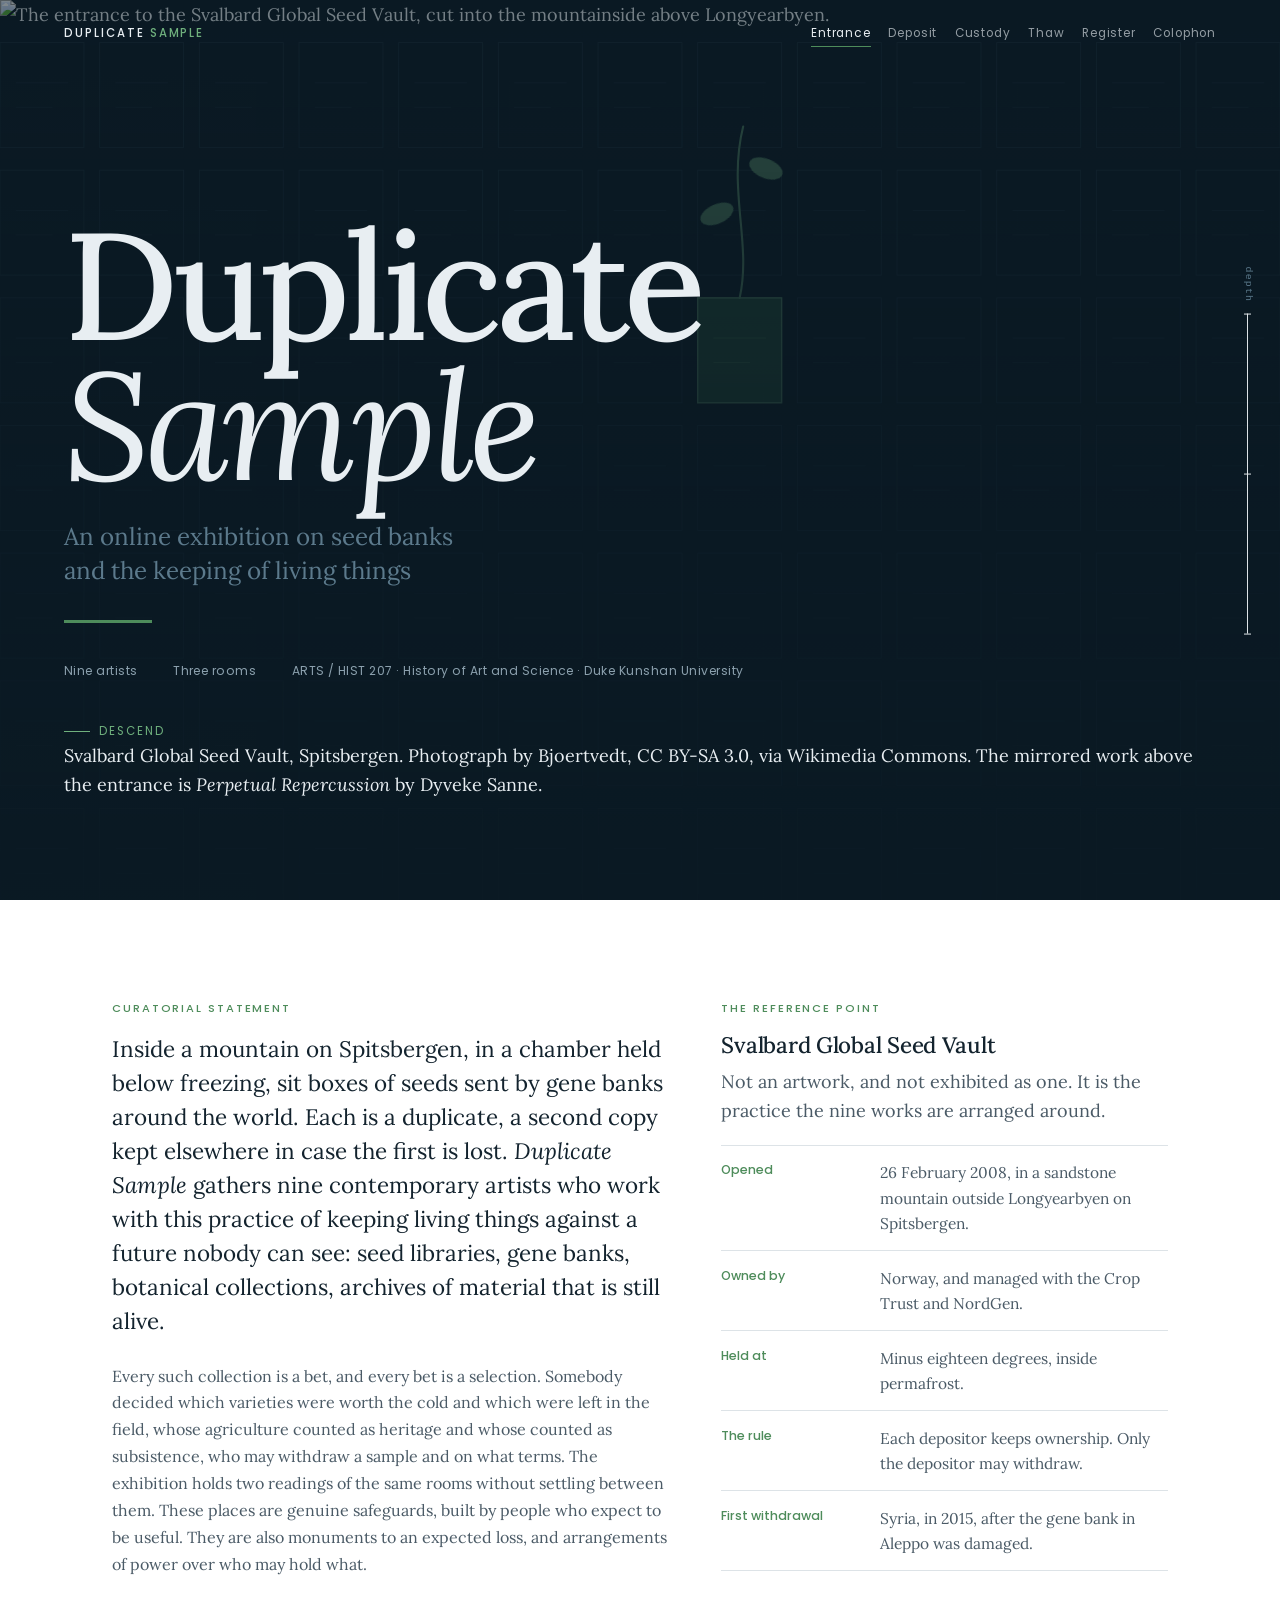
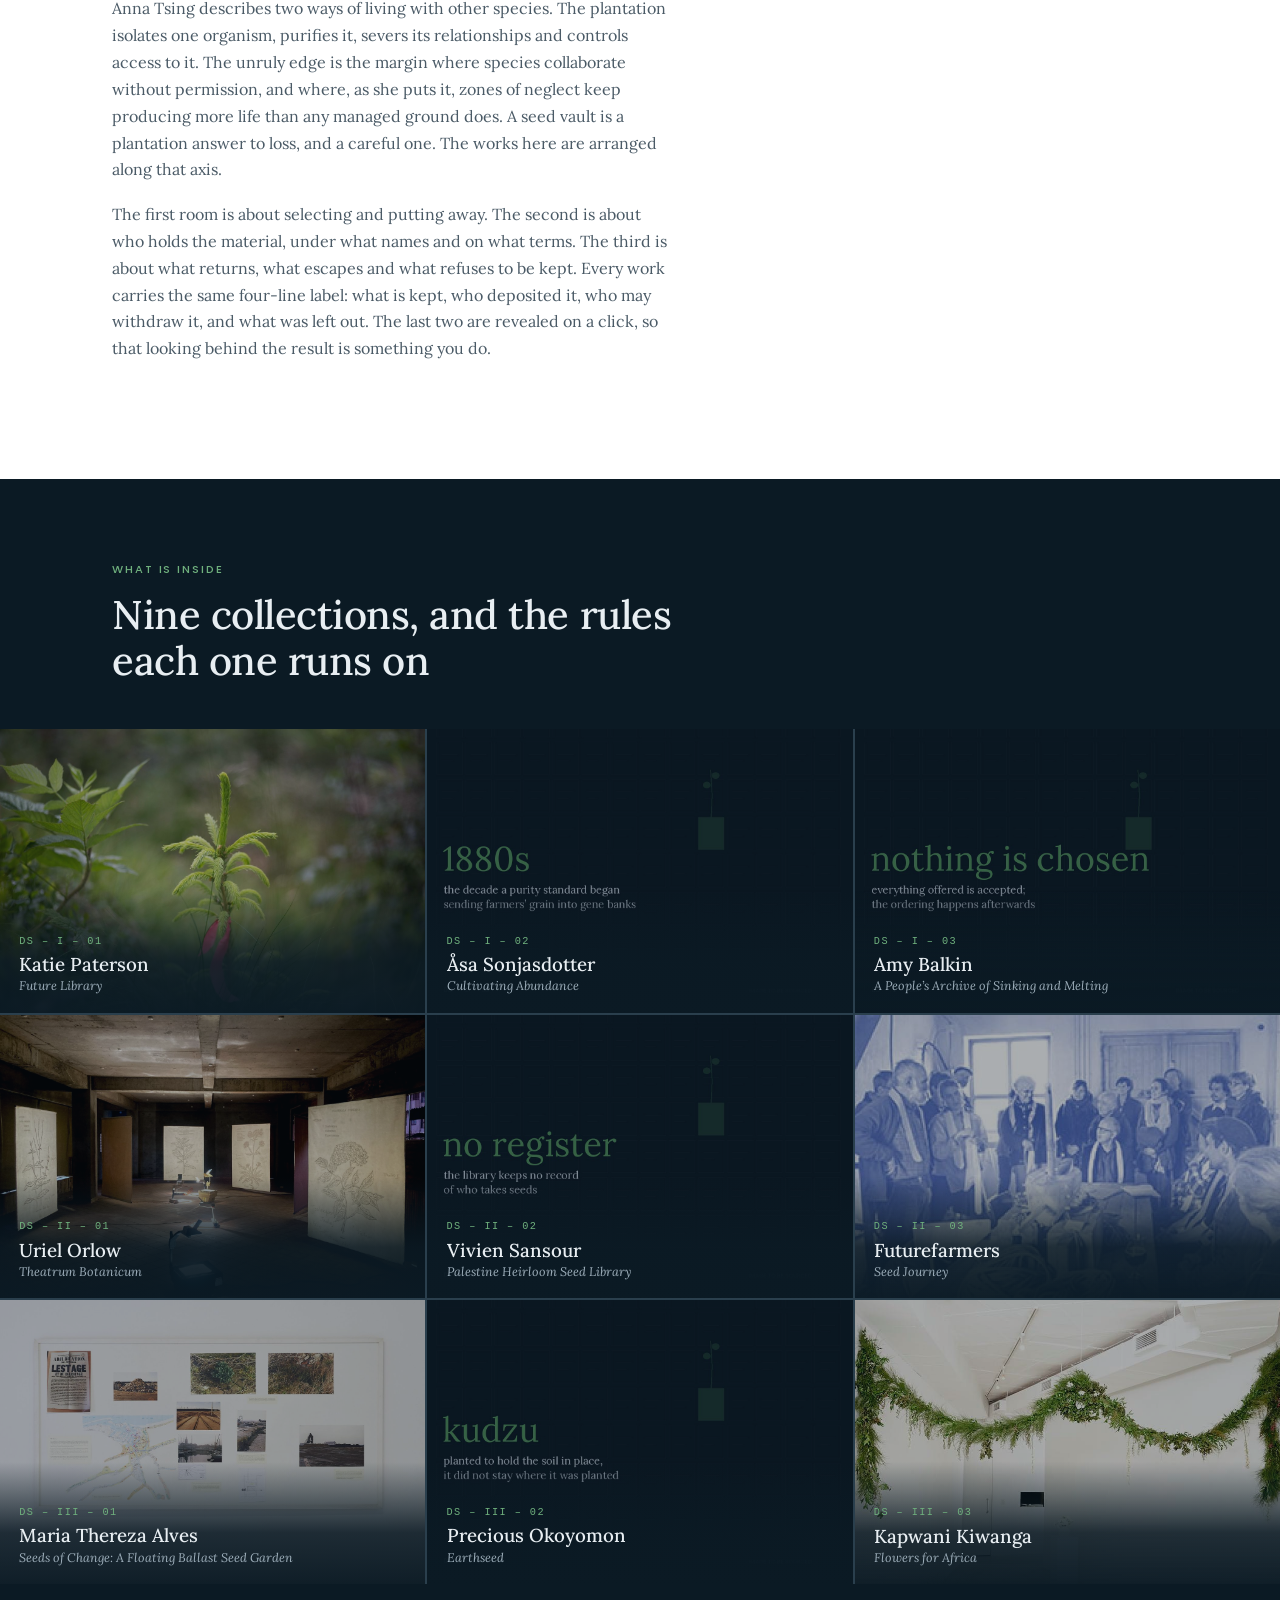
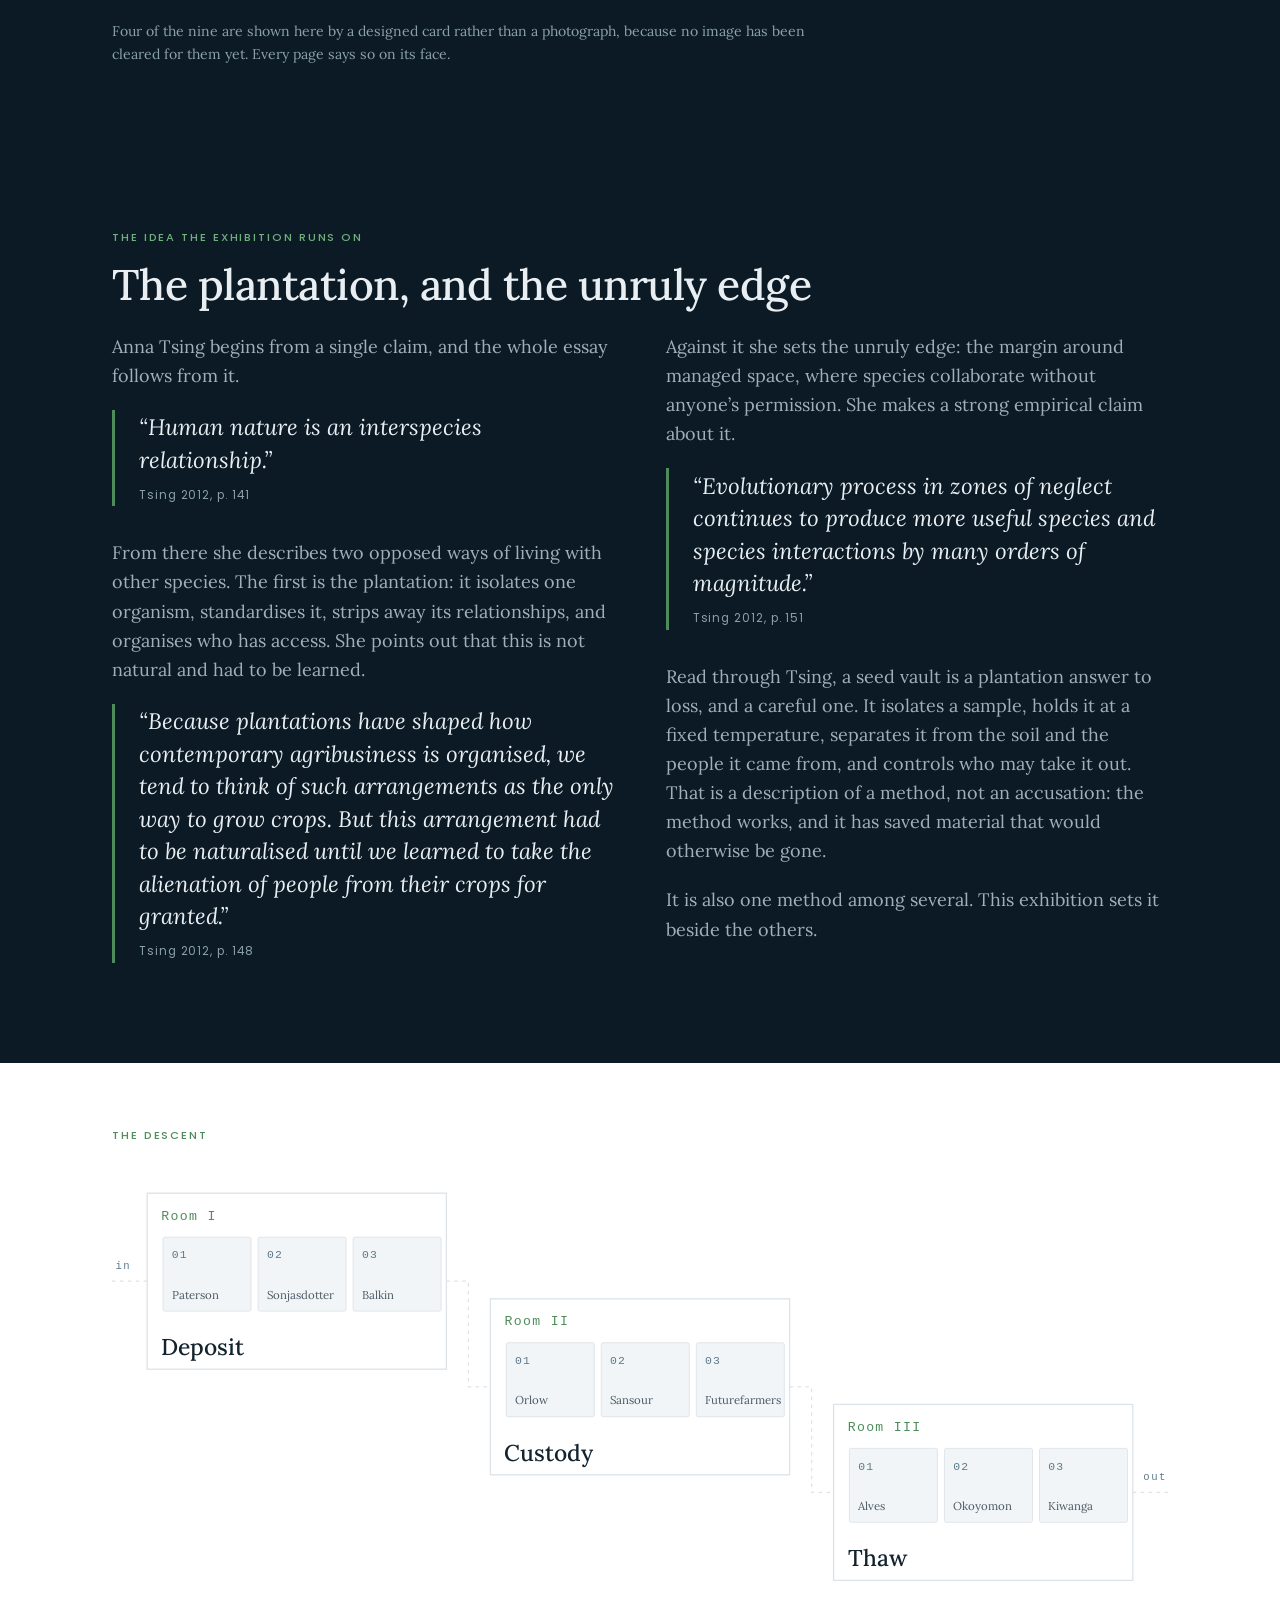
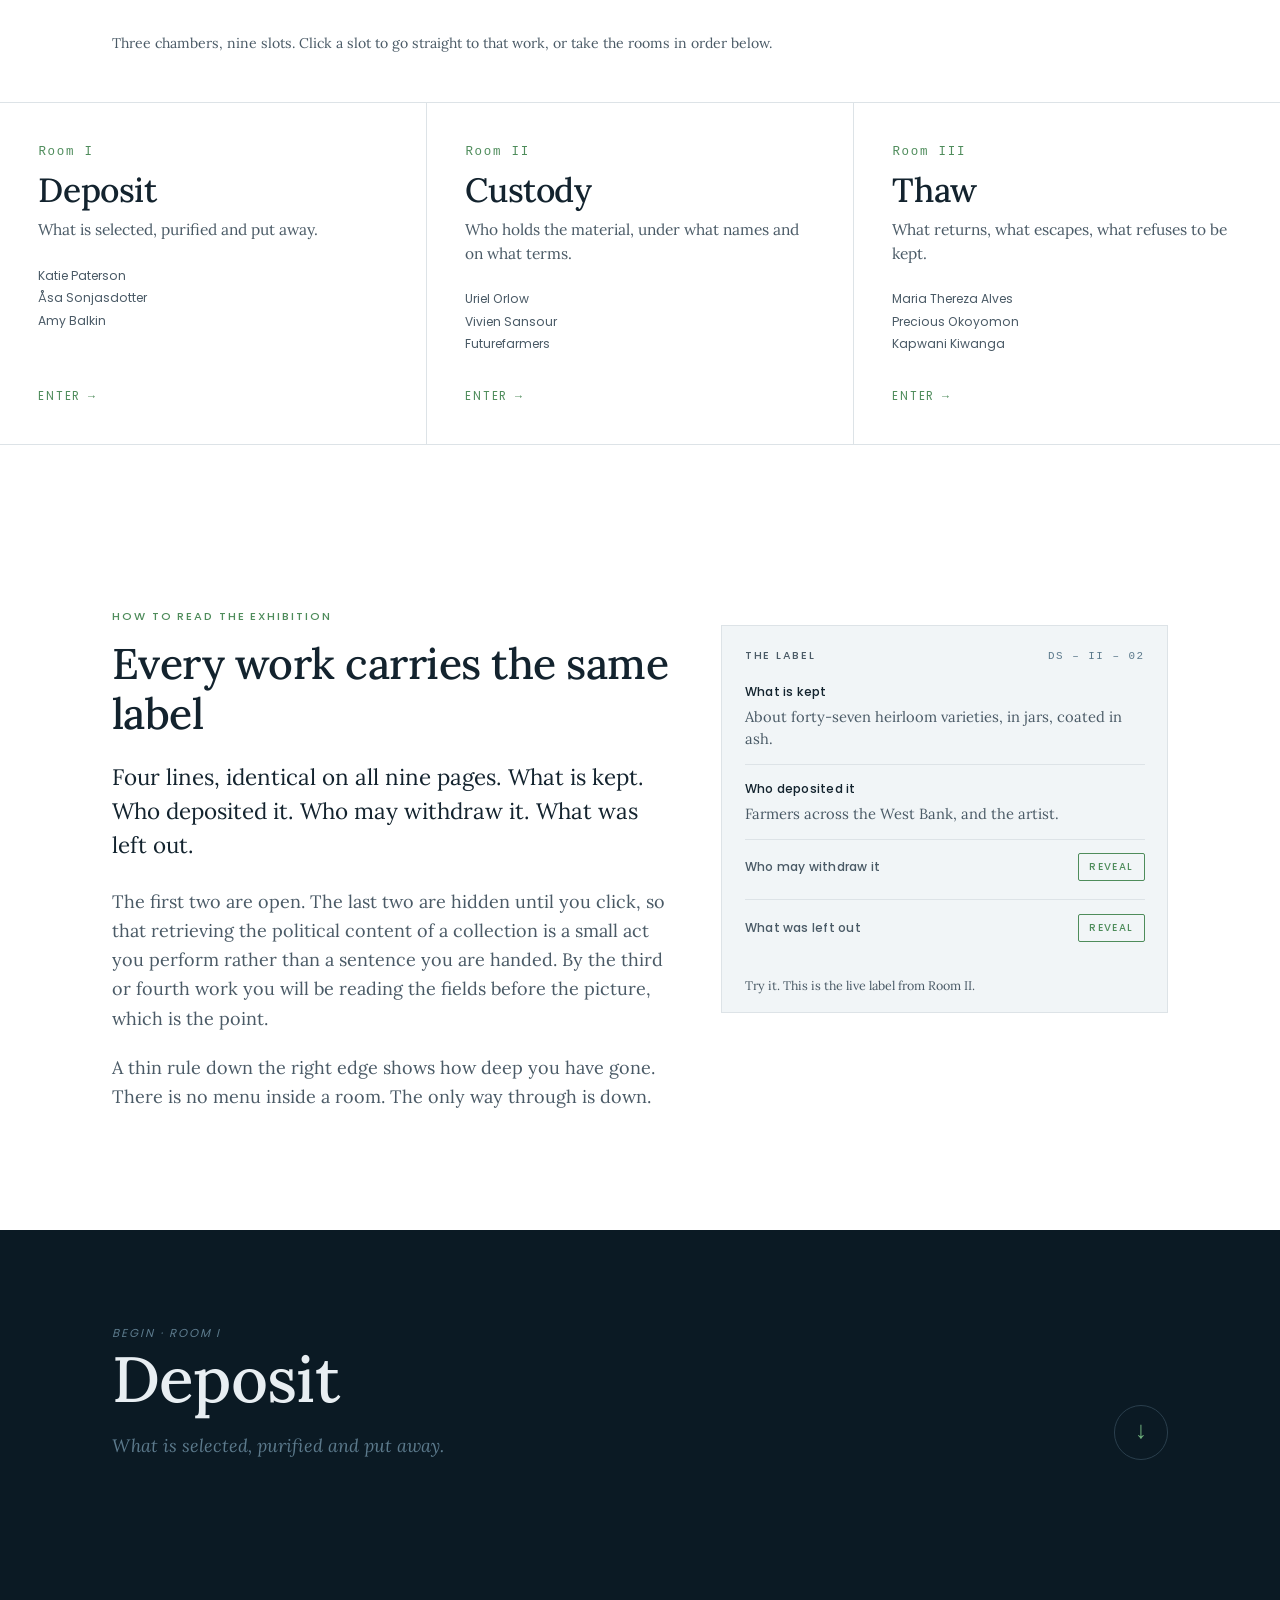
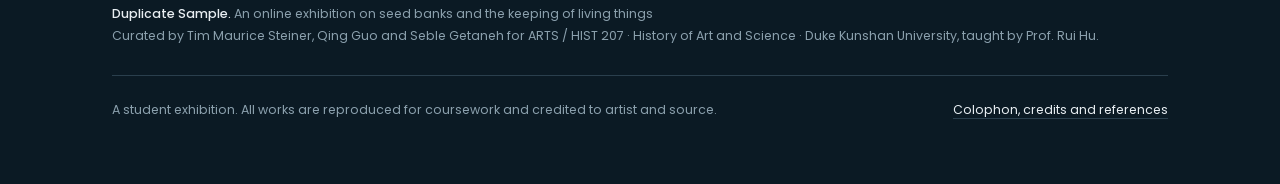
==== index.html @ 39f59ef5 "Add files via upload" ====
<!doctype html>
<html lang="en">
<head>
<meta charset="utf-8">
<meta name="viewport" content="width=device-width, initial-scale=1">
<title>Duplicate Sample · seed banks and the keeping of living things</title>
<meta name="description" content="An online exhibition on seed banks and the keeping of living things. Nine contemporary artists, three rooms, an online exhibition for ARTS / HIST 207.">
<meta name="author" content="Tim Maurice Steiner, Qing Guo and Seble Getaneh">
<meta property="og:type" content="website">
<meta property="og:title" content="Duplicate Sample · seed banks and the keeping of living things">
<meta property="og:description" content="An online exhibition on seed banks and the keeping of living things. Nine contemporary artists, three rooms, an online exhibition for ARTS / HIST 207.">
<meta property="og:image" content="assets/design/promo.jpg">
<meta name="twitter:card" content="summary_large_image">
<meta name="theme-color" content="#0b1a24">
<link rel="icon" href="assets/favicon.svg" type="image/svg+xml">
<link rel="preload" href="assets/fonts/lora-400.woff2" as="font" type="font/woff2" crossorigin>
<link rel="stylesheet" href="assets/style.css">
<noscript><style>.field__v{grid-template-rows:1fr!important}.reveal{display:none}</style></noscript>
</head>
<body data-tone="hero">
<a class="skip" href="#main">Skip to the exhibition</a>
<header class="bar bar--over">
  <a class="bar__mark" href="index.html">Duplicate <em>Sample</em></a>
  <nav aria-label="Exhibition"><a href="index.html" aria-current="page">Entrance</a><a href="room-i.html">Deposit</a><a href="room-ii.html">Custody</a><a href="room-iii.html">Thaw</a><a href="register.html">Register</a><a href="colophon.html">Colophon</a></nav>
</header>
<div class="depth" aria-hidden="true">
  <span class="depth__label">depth</span>
  <span class="depth__track">
    <i class="depth__notch" style="top:0"></i>
    <i class="depth__notch" style="top:50%"></i>
    <i class="depth__notch" style="top:100%"></i>
    <i class="depth__fill"></i>
  </span>
  <span class="depth__seen" data-seen hidden><b>0</b>/18</span>
</div>
<main id="main">

<section class="hero hero--photo">
  <img class="anchorimg" src="assets/img/svalbard.jpg" alt="The entrance to the Svalbard Global Seed Vault, cut into the mountainside above Longyearbyen." width="1800" height="1140" fetchpriority='high'>
  <svg class="hero__grid" viewBox="0 -210 1464 1352" preserveAspectRatio="xMidYMid slice"
   role="img" aria-label="A field of sealed storage boxes, one of them open with a seedling growing out of it.">
  <defs>
    <linearGradient id="fade" x1="0" y1="0" x2="0" y2="1">
      <stop offset="0%" stop-color="#0b1a24" stop-opacity="0"/>
      <stop offset="52%" stop-color="#0b1a24" stop-opacity=".55"/>
      <stop offset="100%" stop-color="#0b1a24" stop-opacity=".97"/>
    </linearGradient>
  </defs>
  <g><rect class="cell" x="0" y="0" width="96" height="120"/><line class="cell-line" x1="18" y1="46" x2="78" y2="46"/><line class="cell-line" x1="18" y1="74" x2="60" y2="74"/><rect class="cell" x="114" y="0" width="96" height="120"/><line class="cell-line" x1="132" y1="46" x2="192" y2="46"/><line class="cell-line" x1="132" y1="74" x2="174" y2="74"/><rect class="cell" x="228" y="0" width="96" height="120"/><line class="cell-line" x1="246" y1="46" x2="306" y2="46"/><line class="cell-line" x1="246" y1="74" x2="288" y2="74"/><rect class="cell" x="342" y="0" width="96" height="120"/><line class="cell-line" x1="360" y1="46" x2="420" y2="46"/><line class="cell-line" x1="360" y1="74" x2="402" y2="74"/><rect class="cell" x="456" y="0" width="96" height="120"/><line class="cell-line" x1="474" y1="46" x2="534" y2="46"/><line class="cell-line" x1="474" y1="74" x2="516" y2="74"/><rect class="cell" x="570" y="0" width="96" height="120"/><line class="cell-line" x1="588" y1="46" x2="648" y2="46"/><line class="cell-line" x1="588" y1="74" x2="630" y2="74"/><rect class="cell" x="684" y="0" width="96" height="120"/><line class="cell-line" x1="702" y1="46" x2="762" y2="46"/><line class="cell-line" x1="702" y1="74" x2="744" y2="74"/><rect class="cell" x="798" y="0" width="96" height="120"/><line class="cell-line" x1="816" y1="46" x2="876" y2="46"/><line class="cell-line" x1="816" y1="74" x2="858" y2="74"/><rect class="cell" x="912" y="0" width="96" height="120"/><line class="cell-line" x1="930" y1="46" x2="990" y2="46"/><line class="cell-line" x1="930" y1="74" x2="972" y2="74"/><rect class="cell" x="1026" y="0" width="96" height="120"/><line class="cell-line" x1="1044" y1="46" x2="1104" y2="46"/><line class="cell-line" x1="1044" y1="74" x2="1086" y2="74"/><rect class="cell" x="1140" y="0" width="96" height="120"/><line class="cell-line" x1="1158" y1="46" x2="1218" y2="46"/><line class="cell-line" x1="1158" y1="74" x2="1200" y2="74"/><rect class="cell" x="1254" y="0" width="96" height="120"/><line class="cell-line" x1="1272" y1="46" x2="1332" y2="46"/><line class="cell-line" x1="1272" y1="74" x2="1314" y2="74"/><rect class="cell" x="1368" y="0" width="96" height="120"/><line class="cell-line" x1="1386" y1="46" x2="1446" y2="46"/><line class="cell-line" x1="1386" y1="74" x2="1428" y2="74"/><rect class="cell" x="0" y="146" width="96" height="120"/><line class="cell-line" x1="18" y1="192" x2="78" y2="192"/><line class="cell-line" x1="18" y1="220" x2="60" y2="220"/><rect class="cell" x="114" y="146" width="96" height="120"/><line class="cell-line" x1="132" y1="192" x2="192" y2="192"/><line class="cell-line" x1="132" y1="220" x2="174" y2="220"/><rect class="cell" x="228" y="146" width="96" height="120"/><line class="cell-line" x1="246" y1="192" x2="306" y2="192"/><line class="cell-line" x1="246" y1="220" x2="288" y2="220"/><rect class="cell" x="342" y="146" width="96" height="120"/><line class="cell-line" x1="360" y1="192" x2="420" y2="192"/><line class="cell-line" x1="360" y1="220" x2="402" y2="220"/><rect class="cell" x="456" y="146" width="96" height="120"/><line class="cell-line" x1="474" y1="192" x2="534" y2="192"/><line class="cell-line" x1="474" y1="220" x2="516" y2="220"/><rect class="cell" x="570" y="146" width="96" height="120"/><line class="cell-line" x1="588" y1="192" x2="648" y2="192"/><line class="cell-line" x1="588" y1="220" x2="630" y2="220"/><rect class="cell" x="684" y="146" width="96" height="120"/><line class="cell-line" x1="702" y1="192" x2="762" y2="192"/><line class="cell-line" x1="702" y1="220" x2="744" y2="220"/><rect class="cell" x="798" y="146" width="96" height="120"/><line class="cell-line" x1="816" y1="192" x2="876" y2="192"/><line class="cell-line" x1="816" y1="220" x2="858" y2="220"/><rect class="cell" x="912" y="146" width="96" height="120"/><line class="cell-line" x1="930" y1="192" x2="990" y2="192"/><line class="cell-line" x1="930" y1="220" x2="972" y2="220"/><rect class="cell" x="1026" y="146" width="96" height="120"/><line class="cell-line" x1="1044" y1="192" x2="1104" y2="192"/><line class="cell-line" x1="1044" y1="220" x2="1086" y2="220"/><rect class="cell" x="1140" y="146" width="96" height="120"/><line class="cell-line" x1="1158" y1="192" x2="1218" y2="192"/><line class="cell-line" x1="1158" y1="220" x2="1200" y2="220"/><rect class="cell" x="1254" y="146" width="96" height="120"/><line class="cell-line" x1="1272" y1="192" x2="1332" y2="192"/><line class="cell-line" x1="1272" y1="220" x2="1314" y2="220"/><rect class="cell" x="1368" y="146" width="96" height="120"/><line class="cell-line" x1="1386" y1="192" x2="1446" y2="192"/><line class="cell-line" x1="1386" y1="220" x2="1428" y2="220"/><rect class="cell" x="0" y="292" width="96" height="120"/><line class="cell-line" x1="18" y1="338" x2="78" y2="338"/><line class="cell-line" x1="18" y1="366" x2="60" y2="366"/><rect class="cell" x="114" y="292" width="96" height="120"/><line class="cell-line" x1="132" y1="338" x2="192" y2="338"/><line class="cell-line" x1="132" y1="366" x2="174" y2="366"/><rect class="cell" x="228" y="292" width="96" height="120"/><line class="cell-line" x1="246" y1="338" x2="306" y2="338"/><line class="cell-line" x1="246" y1="366" x2="288" y2="366"/><rect class="cell" x="342" y="292" width="96" height="120"/><line class="cell-line" x1="360" y1="338" x2="420" y2="338"/><line class="cell-line" x1="360" y1="366" x2="402" y2="366"/><rect class="cell" x="456" y="292" width="96" height="120"/><line class="cell-line" x1="474" y1="338" x2="534" y2="338"/><line class="cell-line" x1="474" y1="366" x2="516" y2="366"/><rect class="cell" x="570" y="292" width="96" height="120"/><line class="cell-line" x1="588" y1="338" x2="648" y2="338"/><line class="cell-line" x1="588" y1="366" x2="630" y2="366"/><rect class="cell" x="684" y="292" width="96" height="120"/><line class="cell-line" x1="702" y1="338" x2="762" y2="338"/><line class="cell-line" x1="702" y1="366" x2="744" y2="366"/><rect class="cell-live" x="798" y="292" width="96" height="120"/><line class="cell-live-line" x1="816" y1="338" x2="876" y2="338"/><line class="cell-live-line" x1="816" y1="366" x2="858" y2="366"/><rect class="cell" x="912" y="292" width="96" height="120"/><line class="cell-line" x1="930" y1="338" x2="990" y2="338"/><line class="cell-line" x1="930" y1="366" x2="972" y2="366"/><rect class="cell" x="1026" y="292" width="96" height="120"/><line class="cell-line" x1="1044" y1="338" x2="1104" y2="338"/><line class="cell-line" x1="1044" y1="366" x2="1086" y2="366"/><rect class="cell" x="1140" y="292" width="96" height="120"/><line class="cell-line" x1="1158" y1="338" x2="1218" y2="338"/><line class="cell-line" x1="1158" y1="366" x2="1200" y2="366"/><rect class="cell" x="1254" y="292" width="96" height="120"/><line class="cell-line" x1="1272" y1="338" x2="1332" y2="338"/><line class="cell-line" x1="1272" y1="366" x2="1314" y2="366"/><rect class="cell" x="1368" y="292" width="96" height="120"/><line class="cell-line" x1="1386" y1="338" x2="1446" y2="338"/><line class="cell-line" x1="1386" y1="366" x2="1428" y2="366"/><rect class="cell" x="0" y="438" width="96" height="120"/><line class="cell-line" x1="18" y1="484" x2="78" y2="484"/><line class="cell-line" x1="18" y1="512" x2="60" y2="512"/><rect class="cell" x="114" y="438" width="96" height="120"/><line class="cell-line" x1="132" y1="484" x2="192" y2="484"/><line class="cell-line" x1="132" y1="512" x2="174" y2="512"/><rect class="cell" x="228" y="438" width="96" height="120"/><line class="cell-line" x1="246" y1="484" x2="306" y2="484"/><line class="cell-line" x1="246" y1="512" x2="288" y2="512"/><rect class="cell" x="342" y="438" width="96" height="120"/><line class="cell-line" x1="360" y1="484" x2="420" y2="484"/><line class="cell-line" x1="360" y1="512" x2="402" y2="512"/><rect class="cell" x="456" y="438" width="96" height="120"/><line class="cell-line" x1="474" y1="484" x2="534" y2="484"/><line class="cell-line" x1="474" y1="512" x2="516" y2="512"/><rect class="cell" x="570" y="438" width="96" height="120"/><line class="cell-line" x1="588" y1="484" x2="648" y2="484"/><line class="cell-line" x1="588" y1="512" x2="630" y2="512"/><rect class="cell" x="684" y="438" width="96" height="120"/><line class="cell-line" x1="702" y1="484" x2="762" y2="484"/><line class="cell-line" x1="702" y1="512" x2="744" y2="512"/><rect class="cell" x="798" y="438" width="96" height="120"/><line class="cell-line" x1="816" y1="484" x2="876" y2="484"/><line class="cell-line" x1="816" y1="512" x2="858" y2="512"/><rect class="cell" x="912" y="438" width="96" height="120"/><line class="cell-line" x1="930" y1="484" x2="990" y2="484"/><line class="cell-line" x1="930" y1="512" x2="972" y2="512"/><rect class="cell" x="1026" y="438" width="96" height="120"/><line class="cell-line" x1="1044" y1="484" x2="1104" y2="484"/><line class="cell-line" x1="1044" y1="512" x2="1086" y2="512"/><rect class="cell" x="1140" y="438" width="96" height="120"/><line class="cell-line" x1="1158" y1="484" x2="1218" y2="484"/><line class="cell-line" x1="1158" y1="512" x2="1200" y2="512"/><rect class="cell" x="1254" y="438" width="96" height="120"/><line class="cell-line" x1="1272" y1="484" x2="1332" y2="484"/><line class="cell-line" x1="1272" y1="512" x2="1314" y2="512"/><rect class="cell" x="1368" y="438" width="96" height="120"/><line class="cell-line" x1="1386" y1="484" x2="1446" y2="484"/><line class="cell-line" x1="1386" y1="512" x2="1428" y2="512"/><rect class="cell" x="0" y="584" width="96" height="120"/><line class="cell-line" x1="18" y1="630" x2="78" y2="630"/><line class="cell-line" x1="18" y1="658" x2="60" y2="658"/><rect class="cell" x="114" y="584" width="96" height="120"/><line class="cell-line" x1="132" y1="630" x2="192" y2="630"/><line class="cell-line" x1="132" y1="658" x2="174" y2="658"/><rect class="cell" x="228" y="584" width="96" height="120"/><line class="cell-line" x1="246" y1="630" x2="306" y2="630"/><line class="cell-line" x1="246" y1="658" x2="288" y2="658"/><rect class="cell" x="342" y="584" width="96" height="120"/><line class="cell-line" x1="360" y1="630" x2="420" y2="630"/><line class="cell-line" x1="360" y1="658" x2="402" y2="658"/><rect class="cell" x="456" y="584" width="96" height="120"/><line class="cell-line" x1="474" y1="630" x2="534" y2="630"/><line class="cell-line" x1="474" y1="658" x2="516" y2="658"/><rect class="cell" x="570" y="584" width="96" height="120"/><line class="cell-line" x1="588" y1="630" x2="648" y2="630"/><line class="cell-line" x1="588" y1="658" x2="630" y2="658"/><rect class="cell" x="684" y="584" width="96" height="120"/><line class="cell-line" x1="702" y1="630" x2="762" y2="630"/><line class="cell-line" x1="702" y1="658" x2="744" y2="658"/><rect class="cell" x="798" y="584" width="96" height="120"/><line class="cell-line" x1="816" y1="630" x2="876" y2="630"/><line class="cell-line" x1="816" y1="658" x2="858" y2="658"/><rect class="cell" x="912" y="584" width="96" height="120"/><line class="cell-line" x1="930" y1="630" x2="990" y2="630"/><line class="cell-line" x1="930" y1="658" x2="972" y2="658"/><rect class="cell" x="1026" y="584" width="96" height="120"/><line class="cell-line" x1="1044" y1="630" x2="1104" y2="630"/><line class="cell-line" x1="1044" y1="658" x2="1086" y2="658"/><rect class="cell" x="1140" y="584" width="96" height="120"/><line class="cell-line" x1="1158" y1="630" x2="1218" y2="630"/><line class="cell-line" x1="1158" y1="658" x2="1200" y2="658"/><rect class="cell" x="1254" y="584" width="96" height="120"/><line class="cell-line" x1="1272" y1="630" x2="1332" y2="630"/><line class="cell-line" x1="1272" y1="658" x2="1314" y2="658"/><rect class="cell" x="1368" y="584" width="96" height="120"/><line class="cell-line" x1="1386" y1="630" x2="1446" y2="630"/><line class="cell-line" x1="1386" y1="658" x2="1428" y2="658"/><rect class="cell" x="0" y="730" width="96" height="120"/><line class="cell-line" x1="18" y1="776" x2="78" y2="776"/><line class="cell-line" x1="18" y1="804" x2="60" y2="804"/><rect class="cell" x="114" y="730" width="96" height="120"/><line class="cell-line" x1="132" y1="776" x2="192" y2="776"/><line class="cell-line" x1="132" y1="804" x2="174" y2="804"/><rect class="cell" x="228" y="730" width="96" height="120"/><line class="cell-line" x1="246" y1="776" x2="306" y2="776"/><line class="cell-line" x1="246" y1="804" x2="288" y2="804"/><rect class="cell" x="342" y="730" width="96" height="120"/><line class="cell-line" x1="360" y1="776" x2="420" y2="776"/><line class="cell-line" x1="360" y1="804" x2="402" y2="804"/><rect class="cell" x="456" y="730" width="96" height="120"/><line class="cell-line" x1="474" y1="776" x2="534" y2="776"/><line class="cell-line" x1="474" y1="804" x2="516" y2="804"/><rect class="cell" x="570" y="730" width="96" height="120"/><line class="cell-line" x1="588" y1="776" x2="648" y2="776"/><line class="cell-line" x1="588" y1="804" x2="630" y2="804"/><rect class="cell" x="684" y="730" width="96" height="120"/><line class="cell-line" x1="702" y1="776" x2="762" y2="776"/><line class="cell-line" x1="702" y1="804" x2="744" y2="804"/><rect class="cell" x="798" y="730" width="96" height="120"/><line class="cell-line" x1="816" y1="776" x2="876" y2="776"/><line class="cell-line" x1="816" y1="804" x2="858" y2="804"/><rect class="cell" x="912" y="730" width="96" height="120"/><line class="cell-line" x1="930" y1="776" x2="990" y2="776"/><line class="cell-line" x1="930" y1="804" x2="972" y2="804"/><rect class="cell" x="1026" y="730" width="96" height="120"/><line class="cell-line" x1="1044" y1="776" x2="1104" y2="776"/><line class="cell-line" x1="1044" y1="804" x2="1086" y2="804"/><rect class="cell" x="1140" y="730" width="96" height="120"/><line class="cell-line" x1="1158" y1="776" x2="1218" y2="776"/><line class="cell-line" x1="1158" y1="804" x2="1200" y2="804"/><rect class="cell" x="1254" y="730" width="96" height="120"/><line class="cell-line" x1="1272" y1="776" x2="1332" y2="776"/><line class="cell-line" x1="1272" y1="804" x2="1314" y2="804"/><rect class="cell" x="1368" y="730" width="96" height="120"/><line class="cell-line" x1="1386" y1="776" x2="1446" y2="776"/><line class="cell-line" x1="1386" y1="804" x2="1428" y2="804"/><rect class="cell" x="0" y="876" width="96" height="120"/><line class="cell-line" x1="18" y1="922" x2="78" y2="922"/><line class="cell-line" x1="18" y1="950" x2="60" y2="950"/><rect class="cell" x="114" y="876" width="96" height="120"/><line class="cell-line" x1="132" y1="922" x2="192" y2="922"/><line class="cell-line" x1="132" y1="950" x2="174" y2="950"/><rect class="cell" x="228" y="876" width="96" height="120"/><line class="cell-line" x1="246" y1="922" x2="306" y2="922"/><line class="cell-line" x1="246" y1="950" x2="288" y2="950"/><rect class="cell" x="342" y="876" width="96" height="120"/><line class="cell-line" x1="360" y1="922" x2="420" y2="922"/><line class="cell-line" x1="360" y1="950" x2="402" y2="950"/><rect class="cell" x="456" y="876" width="96" height="120"/><line class="cell-line" x1="474" y1="922" x2="534" y2="922"/><line class="cell-line" x1="474" y1="950" x2="516" y2="950"/><rect class="cell" x="570" y="876" width="96" height="120"/><line class="cell-line" x1="588" y1="922" x2="648" y2="922"/><line class="cell-line" x1="588" y1="950" x2="630" y2="950"/><rect class="cell" x="684" y="876" width="96" height="120"/><line class="cell-line" x1="702" y1="922" x2="762" y2="922"/><line class="cell-line" x1="702" y1="950" x2="744" y2="950"/><rect class="cell" x="798" y="876" width="96" height="120"/><line class="cell-line" x1="816" y1="922" x2="876" y2="922"/><line class="cell-line" x1="816" y1="950" x2="858" y2="950"/><rect class="cell" x="912" y="876" width="96" height="120"/><line class="cell-line" x1="930" y1="922" x2="990" y2="922"/><line class="cell-line" x1="930" y1="950" x2="972" y2="950"/><rect class="cell" x="1026" y="876" width="96" height="120"/><line class="cell-line" x1="1044" y1="922" x2="1104" y2="922"/><line class="cell-line" x1="1044" y1="950" x2="1086" y2="950"/><rect class="cell" x="1140" y="876" width="96" height="120"/><line class="cell-line" x1="1158" y1="922" x2="1218" y2="922"/><line class="cell-line" x1="1158" y1="950" x2="1200" y2="950"/><rect class="cell" x="1254" y="876" width="96" height="120"/><line class="cell-line" x1="1272" y1="922" x2="1332" y2="922"/><line class="cell-line" x1="1272" y1="950" x2="1314" y2="950"/><rect class="cell" x="1368" y="876" width="96" height="120"/><line class="cell-line" x1="1386" y1="922" x2="1446" y2="922"/><line class="cell-line" x1="1386" y1="950" x2="1428" y2="950"/><rect class="cell" x="0" y="1022" width="96" height="120"/><line class="cell-line" x1="18" y1="1068" x2="78" y2="1068"/><line class="cell-line" x1="18" y1="1096" x2="60" y2="1096"/><rect class="cell" x="114" y="1022" width="96" height="120"/><line class="cell-line" x1="132" y1="1068" x2="192" y2="1068"/><line class="cell-line" x1="132" y1="1096" x2="174" y2="1096"/><rect class="cell" x="228" y="1022" width="96" height="120"/><line class="cell-line" x1="246" y1="1068" x2="306" y2="1068"/><line class="cell-line" x1="246" y1="1096" x2="288" y2="1096"/><rect class="cell" x="342" y="1022" width="96" height="120"/><line class="cell-line" x1="360" y1="1068" x2="420" y2="1068"/><line class="cell-line" x1="360" y1="1096" x2="402" y2="1096"/><rect class="cell" x="456" y="1022" width="96" height="120"/><line class="cell-line" x1="474" y1="1068" x2="534" y2="1068"/><line class="cell-line" x1="474" y1="1096" x2="516" y2="1096"/><rect class="cell" x="570" y="1022" width="96" height="120"/><line class="cell-line" x1="588" y1="1068" x2="648" y2="1068"/><line class="cell-line" x1="588" y1="1096" x2="630" y2="1096"/><rect class="cell" x="684" y="1022" width="96" height="120"/><line class="cell-line" x1="702" y1="1068" x2="762" y2="1068"/><line class="cell-line" x1="702" y1="1096" x2="744" y2="1096"/><rect class="cell" x="798" y="1022" width="96" height="120"/><line class="cell-line" x1="816" y1="1068" x2="876" y2="1068"/><line class="cell-line" x1="816" y1="1096" x2="858" y2="1096"/><rect class="cell" x="912" y="1022" width="96" height="120"/><line class="cell-line" x1="930" y1="1068" x2="990" y2="1068"/><line class="cell-line" x1="930" y1="1096" x2="972" y2="1096"/><rect class="cell" x="1026" y="1022" width="96" height="120"/><line class="cell-line" x1="1044" y1="1068" x2="1104" y2="1068"/><line class="cell-line" x1="1044" y1="1096" x2="1086" y2="1096"/><rect class="cell" x="1140" y="1022" width="96" height="120"/><line class="cell-line" x1="1158" y1="1068" x2="1218" y2="1068"/><line class="cell-line" x1="1158" y1="1096" x2="1200" y2="1096"/><rect class="cell" x="1254" y="1022" width="96" height="120"/><line class="cell-line" x1="1272" y1="1068" x2="1332" y2="1068"/><line class="cell-line" x1="1272" y1="1096" x2="1314" y2="1096"/><rect class="cell" x="1368" y="1022" width="96" height="120"/><line class="cell-line" x1="1386" y1="1068" x2="1446" y2="1068"/><line class="cell-line" x1="1386" y1="1096" x2="1428" y2="1096"/></g>
  <path class="stem" d="M846.0 292 C860.0 230 832.0 168 850.0 96"/><ellipse class="leaf leaf--a" cx="820.0" cy="196" rx="20" ry="11" transform="rotate(-24 820.0 196)"/><ellipse class="leaf leaf--b" cx="876.0" cy="144" rx="20" ry="11" transform="rotate(22 876.0 144)"/>
  <rect x="0" y="-210" width="1464" height="1352" fill="url(#fade)"/>
</svg>
  <div class="hero__inner">
    <h1><span>Duplicate</span><span class="it">Sample</span></h1>
    <p class="hero__strap">An online exhibition on seed banks and the keeping of living things</p>
    <div class="hero__mark"></div>
    <div class="hero__meta">
      <span>Nine artists</span><span>Three rooms</span>
      <span>ARTS / HIST 207 · History of Art and Science · Duke Kunshan University</span>
    </div>
    <a class="hero__scroll" href="#statement"><span></span>Descend</a>
    <p class="hero__credit">Svalbard Global Seed Vault, Spitsbergen. Photograph by Bjoertvedt, CC BY-SA 3.0, via Wikimedia Commons. The mirrored work above the entrance is <cite>Perpetual Repercussion</cite> by Dyveke Sanne.</p>
  </div>
</section>

<section class="band" id="statement">
  <div class="wrap">
    <div class="cols cols--side">
      <div>
        <p class="kicker">Curatorial statement</p>
        <div class="lede--run narrow"><p>Inside a mountain on Spitsbergen, in a chamber held below freezing, sit boxes of seeds sent by gene banks around the world. Each is a duplicate, a second copy kept elsewhere in case the first is lost. <em>Duplicate Sample</em> gathers nine contemporary artists who work with this practice of keeping living things against a future nobody can see: seed libraries, gene banks, botanical collections, archives of material that is still alive.</p><p>Every such collection is a bet, and every bet is a selection. Somebody decided which varieties were worth the cold and which were left in the field, whose agriculture counted as heritage and whose counted as subsistence, who may withdraw a sample and on what terms. The exhibition holds two readings of the same rooms without settling between them. These places are genuine safeguards, built by people who expect to be useful. They are also monuments to an expected loss, and arrangements of power over who may hold what.</p><p>Anna Tsing describes two ways of living with other species. The plantation isolates one organism, purifies it, severs its relationships and controls access to it. The unruly edge is the margin where species collaborate without permission, and where, as she puts it, zones of neglect keep producing more life than any managed ground does. A seed vault is a plantation answer to loss, and a careful one. The works here are arranged along that axis.</p><p>The first room is about selecting and putting away. The second is about who holds the material, under what names and on what terms. The third is about what returns, what escapes and what refuses to be kept. Every work carries the same four-line label: what is kept, who deposited it, who may withdraw it, and what was left out. The last two are revealed on a click, so that looking behind the result is something you do.</p></div>
      </div>
      <aside>
        <p class="kicker">The reference point</p>
        <h3>Svalbard Global Seed Vault</h3>
        <p class="muted">Not an artwork, and not exhibited as one. It is the practice the nine works are
        arranged around.</p>
        <dl class="facts"><div><dt>Opened</dt><dd>26 February 2008, in a sandstone mountain outside Longyearbyen on Spitsbergen.</dd></div><div><dt>Owned by</dt><dd>Norway, and managed with the Crop Trust and NordGen.</dd></div><div><dt>Held at</dt><dd>Minus eighteen degrees, inside permafrost.</dd></div><div><dt>The rule</dt><dd>Each depositor keeps ownership. Only the depositor may withdraw.</dd></div><div><dt>First withdrawal</dt><dd>Syria, in 2015, after the gene bank in Aleppo was damaged.</dd></div></dl>
      </aside>
    </div>
  </div>
</section>

<section class="preview" aria-label="The nine works">
  <div class="wrap">
    <p class="kicker">What is inside</p>
    <h2>Nine collections, and the rules each one runs on</h2>
  </div>
  <div class="tiles"><a class="tile" href="room-i.html#paterson">
      <img src="assets/img/paterson.jpg" alt="" width="1400" height="933"
           loading="lazy" decoding="async">
      <span class="tile__v">
        <span class="code">DS – I – 01</span>
        <b>Katie Paterson</b>
        <i>Future Library</i>
      </span>
    </a><a class="tile" href="room-i.html#sonjasdotter">
      <img src="assets/img/sonjasdotter.jpg" alt="" width="1400" height="900"
           loading="lazy" decoding="async">
      <span class="tile__v">
        <span class="code">DS – I – 02</span>
        <b>Åsa Sonjasdotter</b>
        <i>Cultivating Abundance</i>
      </span>
    </a><a class="tile" href="room-i.html#balkin">
      <img src="assets/img/balkin.jpg" alt="" width="1400" height="900"
           loading="lazy" decoding="async">
      <span class="tile__v">
        <span class="code">DS – I – 03</span>
        <b>Amy Balkin</b>
        <i>A People’s Archive of Sinking and Melting</i>
      </span>
    </a><a class="tile" href="room-ii.html#orlow">
      <img src="assets/img/orlow.jpg" alt="" width="1400" height="1050"
           loading="lazy" decoding="async">
      <span class="tile__v">
        <span class="code">DS – II – 01</span>
        <b>Uriel Orlow</b>
        <i>Theatrum Botanicum</i>
      </span>
    </a><a class="tile" href="room-ii.html#sansour">
      <img src="assets/img/sansour.jpg" alt="" width="1400" height="900"
           loading="lazy" decoding="async">
      <span class="tile__v">
        <span class="code">DS – II – 02</span>
        <b>Vivien Sansour</b>
        <i>Palestine Heirloom Seed Library</i>
      </span>
    </a><a class="tile" href="room-ii.html#futurefarmers">
      <img src="assets/img/futurefarmers.jpg" alt="" width="750" height="500"
           loading="lazy" decoding="async">
      <span class="tile__v">
        <span class="code">DS – II – 03</span>
        <b>Futurefarmers</b>
        <i>Seed Journey</i>
      </span>
    </a><a class="tile" href="room-iii.html#alves">
      <img src="assets/img/alves.jpg" alt="" width="1400" height="1113"
           loading="lazy" decoding="async">
      <span class="tile__v">
        <span class="code">DS – III – 01</span>
        <b>Maria Thereza Alves</b>
        <i>Seeds of Change: A Floating Ballast Seed Garden</i>
      </span>
    </a><a class="tile" href="room-iii.html#okoyomon">
      <img src="assets/img/okoyomon.jpg" alt="" width="1400" height="900"
           loading="lazy" decoding="async">
      <span class="tile__v">
        <span class="code">DS – III – 02</span>
        <b>Precious Okoyomon</b>
        <i>Earthseed</i>
      </span>
    </a><a class="tile" href="room-iii.html#kiwanga">
      <img src="assets/img/kiwanga.jpg" alt="" width="1020" height="548"
           loading="lazy" decoding="async">
      <span class="tile__v">
        <span class="code">DS – III – 03</span>
        <b>Kapwani Kiwanga</b>
        <i>Flowers for Africa</i>
      </span>
    </a></div>
  <div class="wrap">
    <p class="preview__note">Four of the nine are shown here by a designed card rather
    than a photograph, because no image has been cleared for them yet. Every page says so
    on its face.</p>
  </div>
</section>

<section class="band dark">
  <div class="wrap">
    <p class="kicker">The idea the exhibition runs on</p>
    <h2>The plantation, and the unruly edge</h2>
    <div class="cols cols--2">
      <div>
        <p class="muted">Anna Tsing begins from a single claim, and the whole essay follows from it.</p>
        <blockquote class="pull"><p>&ldquo;Human nature is an interspecies relationship.&rdquo;</p><footer>Tsing 2012, p. 141</footer></blockquote>
        <p class="muted" style="margin-top:2rem">From there she describes two opposed ways of living with other
        species. The first is the plantation: it isolates one organism, standardises it, strips away its
        relationships, and organises who has access. She points out that this is not natural and had to be learned.</p>
        <blockquote class="pull"><p>&ldquo;Because plantations have shaped how contemporary agribusiness is organised, we tend to think of such arrangements as the only way to grow crops. But this arrangement had to be naturalised until we learned to take the alienation of people from their crops for granted.&rdquo;</p><footer>Tsing 2012, p. 148</footer></blockquote>
      </div>
      <div>
        <p class="muted">Against it she sets the unruly edge: the margin around managed space, where species
        collaborate without anyone&rsquo;s permission. She makes a strong empirical claim about it.</p>
        <blockquote class="pull"><p>&ldquo;Evolutionary process in zones of neglect continues to produce more useful species and species interactions by many orders of magnitude.&rdquo;</p><footer>Tsing 2012, p. 151</footer></blockquote>
        <p class="muted" style="margin-top:2rem">Read through Tsing, a seed vault is a plantation answer to loss,
        and a careful one. It isolates a sample, holds it at a fixed temperature, separates it from the soil and
        the people it came from, and controls who may take it out. That is a description of a method, not an
        accusation: the method works, and it has saved material that would otherwise be gone.</p>
        <p class="muted">It is also one method among several. This exhibition sets it beside the others.</p>
      </div>
    </div>
  </div>
</section>

<section class="band--tight">
  <div class="wrap">
    <p class="kicker">The descent</p>
    <figure class="planwrap">
      <svg class="plan" viewBox="0 0 1200 520" role="group" aria-label="Plan of the three rooms. Nine slots, each linking to a work."><path class="pl-link" d="M380 140.0 H405.0 V260.0 H430"/><path class="pl-link" d="M770 260.0 H795.0 V380.0 H820"/><path class="pl-link" d="M0 140.0 H40"/><text class="pl-note" x="4" y="126.0">in</text><path class="pl-link pl-link--out" d="M1160 380.0 H1200"/><text class="pl-note" x="1172" y="366.0">out</text><rect class="pl-room" x="40" y="40" width="340" height="200"/><text class="pl-n" x="56" y="70">Room I</text><text class="pl-name" x="56" y="224">Deposit</text><a class="pl-slot" href="room-i.html#paterson" aria-label="Room I, Katie Paterson, Future Library"><title>Katie Paterson, Future Library</title><rect x="58" y="90" width="100" height="84" rx="2"/><text class="pl-code" x="68" y="114">01</text><text class="pl-who" x="68" y="160">Paterson</text></a><a class="pl-slot" href="room-i.html#sonjasdotter" aria-label="Room I, Åsa Sonjasdotter, Cultivating Abundance"><title>Åsa Sonjasdotter, Cultivating Abundance</title><rect x="166" y="90" width="100" height="84" rx="2"/><text class="pl-code" x="176" y="114">02</text><text class="pl-who" x="176" y="160">Sonjasdotter</text></a><a class="pl-slot" href="room-i.html#balkin" aria-label="Room I, Amy Balkin, A People’s Archive of Sinking and Melting"><title>Amy Balkin, A People’s Archive of Sinking and Melting</title><rect x="274" y="90" width="100" height="84" rx="2"/><text class="pl-code" x="284" y="114">03</text><text class="pl-who" x="284" y="160">Balkin</text></a><rect class="pl-room" x="430" y="160" width="340" height="200"/><text class="pl-n" x="446" y="190">Room II</text><text class="pl-name" x="446" y="344">Custody</text><a class="pl-slot" href="room-ii.html#orlow" aria-label="Room II, Uriel Orlow, Theatrum Botanicum"><title>Uriel Orlow, Theatrum Botanicum</title><rect x="448" y="210" width="100" height="84" rx="2"/><text class="pl-code" x="458" y="234">01</text><text class="pl-who" x="458" y="280">Orlow</text></a><a class="pl-slot" href="room-ii.html#sansour" aria-label="Room II, Vivien Sansour, Palestine Heirloom Seed Library"><title>Vivien Sansour, Palestine Heirloom Seed Library</title><rect x="556" y="210" width="100" height="84" rx="2"/><text class="pl-code" x="566" y="234">02</text><text class="pl-who" x="566" y="280">Sansour</text></a><a class="pl-slot" href="room-ii.html#futurefarmers" aria-label="Room II, Futurefarmers, Seed Journey"><title>Futurefarmers, Seed Journey</title><rect x="664" y="210" width="100" height="84" rx="2"/><text class="pl-code" x="674" y="234">03</text><text class="pl-who" x="674" y="280">Futurefarmers</text></a><rect class="pl-room" x="820" y="280" width="340" height="200"/><text class="pl-n" x="836" y="310">Room III</text><text class="pl-name" x="836" y="464">Thaw</text><a class="pl-slot" href="room-iii.html#alves" aria-label="Room III, Maria Thereza Alves, Seeds of Change: A Floating Ballast Seed Garden"><title>Maria Thereza Alves, Seeds of Change: A Floating Ballast Seed Garden</title><rect x="838" y="330" width="100" height="84" rx="2"/><text class="pl-code" x="848" y="354">01</text><text class="pl-who" x="848" y="400">Alves</text></a><a class="pl-slot" href="room-iii.html#okoyomon" aria-label="Room III, Precious Okoyomon, Earthseed"><title>Precious Okoyomon, Earthseed</title><rect x="946" y="330" width="100" height="84" rx="2"/><text class="pl-code" x="956" y="354">02</text><text class="pl-who" x="956" y="400">Okoyomon</text></a><a class="pl-slot" href="room-iii.html#kiwanga" aria-label="Room III, Kapwani Kiwanga, Flowers for Africa"><title>Kapwani Kiwanga, Flowers for Africa</title><rect x="1054" y="330" width="100" height="84" rx="2"/><text class="pl-code" x="1064" y="354">03</text><text class="pl-who" x="1064" y="400">Kiwanga</text></a></svg>
      <figcaption>Three chambers, nine slots. Click a slot to go straight to that work,
      or take the rooms in order below.</figcaption>
    </figure>
  </div>
  <div class="rooms"><a class="room-card" href="room-i.html">
      <span class="room-card__n">Room I</span>
      <h3>Deposit</h3>
      <p>What is selected, purified and put away.</p>
      <ul><li>Katie Paterson</li><li>Åsa Sonjasdotter</li><li>Amy Balkin</li></ul>
      <span class="room-card__go">Enter &rarr;</span>
    </a><a class="room-card" href="room-ii.html">
      <span class="room-card__n">Room II</span>
      <h3>Custody</h3>
      <p>Who holds the material, under what names and on what terms.</p>
      <ul><li>Uriel Orlow</li><li>Vivien Sansour</li><li>Futurefarmers</li></ul>
      <span class="room-card__go">Enter &rarr;</span>
    </a><a class="room-card" href="room-iii.html">
      <span class="room-card__n">Room III</span>
      <h3>Thaw</h3>
      <p>What returns, what escapes, what refuses to be kept.</p>
      <ul><li>Maria Thereza Alves</li><li>Precious Okoyomon</li><li>Kapwani Kiwanga</li></ul>
      <span class="room-card__go">Enter &rarr;</span>
    </a></div>
</section>

<section class="band">
  <div class="wrap">
    <div class="cols cols--side">
      <div>
        <p class="kicker">How to read the exhibition</p>
        <h2>Every work carries the same label</h2>
        <p class="lede">Four lines, identical on all nine pages. What is kept. Who deposited it. Who may
        withdraw it. What was left out.</p>
        <p class="muted">The first two are open. The last two are hidden until you click, so that retrieving the
        political content of a collection is a small act you perform rather than a sentence you are handed. By
        the third or fourth work you will be reading the fields before the picture, which is the point.</p>
        <p class="muted">A thin rule down the right edge shows how deep you have gone. There is no menu inside a
        room. The only way through is down.</p>
      </div>
      <div>
        <dl class="label" style="position:static">
          <p class="label__h">The label <span class="code">DS &ndash; II &ndash; 02</span></p>
          <div class="field"><dt>What is kept</dt>
            <dd>About forty-seven heirloom varieties, in jars, coated in ash.</dd></div>
          <div class="field"><dt>Who deposited it</dt>
            <dd>Farmers across the West Bank, and the artist.</dd></div>
          <div class="field field--hidden" data-open="false">
            <dt>Who may withdraw it <button class="reveal" type="button">reveal</button></dt>
            <dd class="field__v"><span>Anyone who comes to the house in Battir. No record is kept.</span></dd></div>
          <div class="field field--hidden" data-open="false">
            <dt>What was left out <button class="reveal" type="button">reveal</button></dt>
            <dd class="field__v"><span>No accession list exists, so nothing can be audited, including loss.</span></dd></div>
          <p class="label__foot">Try it. This is the live label from Room II.</p>
        </dl>
      </div>
    </div>
  </div>
</section>

<section class="onward">
  <div class="wrap">
    <a href="room-i.html">
      <div class="onward__row">
        <div>
          <p class="onward__k">Begin &middot; Room I</p>
          <h2>Deposit</h2>
          <p>What is selected, purified and put away.</p>
        </div>
        <span class="onward__arrow">&darr;</span>
      </div>
    </a>
  </div>
</section>

</main><footer class="foot">
  <div class="wrap">
    <p><strong>Duplicate Sample.</strong> An online exhibition on seed banks and the keeping of living things<br>
    Curated by Tim Maurice Steiner, Qing Guo and Seble Getaneh for ARTS / HIST 207 · History of Art and Science · Duke Kunshan University, taught by Prof. Rui Hu.</p>
    <div class="foot__row">
      <span>A student exhibition. All works are reproduced for coursework and credited to artist and source.</span>
      <span><a href="colophon.html">Colophon, credits and references</a></span>
    </div>
  </div>
</footer>
<script src="assets/site.js"></script>
</body>
</html>
---- assets/style.css ----
@charset "UTF-8";
/* ==========================================================================
   Duplicate Sample · exhibition stylesheet
   ARTS / HIST 207, Duke Kunshan University
   Fonts are self-hosted so the site loads without any third-party request.
   ========================================================================== */

@font-face{font-family:"Lora";src:url("fonts/lora-400.woff2") format("woff2");font-weight:400;font-style:normal;font-display:swap}
@font-face{font-family:"Lora";src:url("fonts/lora-500.woff2") format("woff2");font-weight:500;font-style:normal;font-display:swap}
@font-face{font-family:"Lora";src:url("fonts/lora-italic-400.woff2") format("woff2");font-weight:400;font-style:italic;font-display:swap}
@font-face{font-family:"Poppins";src:url("fonts/poppins-400.woff2") format("woff2");font-weight:400;font-style:normal;font-display:swap}
@font-face{font-family:"Poppins";src:url("fonts/poppins-500.woff2") format("woff2");font-weight:500;font-style:normal;font-display:swap}

:root{
  --vault:#0b1a24;
  --vault-2:#122534;
  --frost:#e8eef2;
  --ice:#5c7a8c;
  --germ:#4e8c5b;
  --germ-lift:#6fb07d;
  --dim:#2a3f4d;
  --paper:#ffffff;
  --ink:#13232e;
  --ink-2:#4a5a66;
  --rule:#dde3e7;
  --soft:#f1f5f7;

  --ser:"Lora",Iowan Old Style,Palatino,Georgia,serif;
  --san:"Poppins",-apple-system,Segoe UI,Helvetica Neue,Arial,sans-serif;
  --mono:ui-monospace,SFMono-Regular,Menlo,Consolas,monospace;

  --gut:clamp(1.25rem,5vw,4.5rem);
  --measure:38rem;
  --ease:cubic-bezier(.22,.61,.36,1);
}

*,*::before,*::after{box-sizing:border-box}
html{-webkit-text-size-adjust:100%;scroll-behavior:smooth}
@media (prefers-reduced-motion:reduce){html{scroll-behavior:auto}}
body{
  margin:0;background:var(--paper);color:var(--ink);
  font-family:var(--ser);font-size:clamp(1rem,.95rem + .25vw,1.125rem);
  line-height:1.62;font-weight:400;
  -webkit-font-smoothing:antialiased;text-rendering:optimizeLegibility;
}
img{max-width:100%;display:block;height:auto}
a{color:inherit}
h1,h2,h3,h4{font-weight:500;line-height:1.15;margin:0;letter-spacing:-.012em}
p{margin:0 0 1.1em}
cite{font-style:italic}
::selection{background:var(--germ);color:#fff}

.skip{position:absolute;left:-9999px;top:0;background:var(--germ);color:#fff;
  padding:.7rem 1.1rem;z-index:200;font-family:var(--san);font-size:.85rem}
.skip:focus{left:.5rem;top:.5rem}
:focus-visible{outline:2px solid var(--germ);outline-offset:3px;border-radius:2px}

/* ---------- shared atoms --------------------------------------------- */
.wrap{max-width:74rem;margin-inline:auto;padding-inline:var(--gut)}
.narrow{max-width:var(--measure)}
.kicker{font-family:var(--san);font-size:.70rem;font-weight:500;letter-spacing:.17em;
  text-transform:uppercase;color:var(--germ);margin:0 0 .9rem}
.code{font-family:var(--mono);font-size:.74rem;letter-spacing:.14em;color:var(--ice);margin:0}
.rule{height:1px;background:var(--rule);border:0;margin:0}
.lede{font-size:clamp(1.12rem,1.02rem + .5vw,1.4rem);line-height:1.52;color:var(--ink)}
.lede--run>p:first-child{font-size:clamp(1.12rem,1.02rem + .5vw,1.4rem);line-height:1.52}
.lede--run{font-size:1rem;line-height:1.68;color:var(--ink-2)}
.lede--run>p:first-child{color:var(--ink)}
.muted{color:var(--ink-2)}

.dark{background:var(--vault);color:var(--frost)}
.dark .kicker{color:var(--germ-lift)}
.dark .code{color:#7e95a4}
.dark .muted{color:#9fb0bc}
.dark .rule{background:var(--dim)}

/* ---------- top bar --------------------------------------------------- */
.bar{position:relative;z-index:60;display:flex;align-items:baseline;gap:1.25rem;
  flex-wrap:wrap;padding:1.5rem var(--gut) 0}
.bar--over{position:absolute;inset:0 0 auto 0;color:var(--frost)}
.bar--over nav a{opacity:.78}
.bar__mark{font-family:var(--san);font-size:.72rem;font-weight:500;letter-spacing:.17em;
  text-transform:uppercase;text-decoration:none;color:inherit}
.bar__mark em{font-style:normal;color:var(--germ-lift)}
.bar nav{margin-left:auto;display:flex;flex-wrap:wrap;gap:.55rem 1.1rem;
  row-gap:.5rem;justify-content:flex-end}
@media (max-width:40rem){.bar{gap:.7rem}.bar nav{margin-left:0;width:100%;
  justify-content:flex-start;gap:.5rem .9rem}
  .bar nav a{font-size:.7rem}}
.bar nav a{font-family:var(--san);font-size:.74rem;letter-spacing:.07em;
  text-decoration:none;color:inherit;opacity:.62;padding-bottom:.15rem;
  border-bottom:1px solid transparent;transition:opacity .2s,border-color .2s}
.bar nav a:hover,.bar nav a[aria-current]{opacity:1;border-color:var(--germ)}

/* ---------- entrance -------------------------------------------------- */
.hero{position:relative;min-height:100svh;display:flex;align-items:flex-end;
  overflow:hidden;background:var(--vault);color:var(--frost)}
.hero__grid{position:absolute;inset:0;width:100%;height:100%;opacity:.95}
.hero__inner{position:relative;z-index:2;width:100%;padding:0 var(--gut) clamp(3rem,9vh,6rem)}
.hero h1{font-size:clamp(3.2rem,13vw,9.5rem);line-height:.92;letter-spacing:-.035em;margin:0}
.hero h1 span{display:block}
.hero h1 .it{font-style:italic;color:var(--frost)}
.hero__strap{font-size:clamp(1.05rem,.95rem + .7vw,1.6rem);line-height:1.4;color:var(--ice);
  max-width:28ch;margin:1.6rem 0 0}
.hero__mark{width:5.5rem;height:3px;background:var(--germ);margin:2rem 0 0}
.hero__meta{display:flex;flex-wrap:wrap;gap:.6rem 2.2rem;margin:2.4rem 0 0;
  font-family:var(--san);font-size:.76rem;letter-spacing:.04em;color:#8ba0ad}
.hero__scroll{margin:2.6rem 0 0;font-family:var(--san);font-size:.72rem;letter-spacing:.17em;
  text-transform:uppercase;color:var(--germ-lift);display:inline-flex;align-items:center;
  gap:.6rem;text-decoration:none}
.hero__scroll span{display:block;width:1.6rem;height:1px;background:currentColor;
  transform-origin:left;animation:reach 2.6s var(--ease) infinite}
@keyframes reach{0%,100%{transform:scaleX(.4)}50%{transform:scaleX(1)}}

/* animated motif */
.cell{fill:none;stroke:#223644;stroke-width:1}
.cell-line{stroke:#1d2f3c;stroke-width:1}
.cell-live{fill:#2d6442;stroke:var(--germ-lift);stroke-width:1.6}
.cell-live-line{stroke:#4e8c5b;stroke-width:1}
.stem{fill:none;stroke:var(--germ-lift);stroke-width:2.4;stroke-linecap:round;
  stroke-dasharray:240;stroke-dashoffset:240;animation:grow 3.6s var(--ease) .5s forwards}
.leaf{fill:var(--germ-lift);opacity:0;animation:pop .8s var(--ease) forwards}
.leaf--a{animation-delay:2.1s}.leaf--b{animation-delay:2.7s}
@keyframes grow{to{stroke-dashoffset:0}}
@keyframes pop{to{opacity:1}}
@media (prefers-reduced-motion:reduce){
  .stem{stroke-dashoffset:0;animation:none}
  .leaf{opacity:1;animation:none}
  .hero__scroll span{animation:none}
}

/* ---------- generic section ------------------------------------------- */
.band{padding:clamp(4rem,11vh,7.5rem) 0}
.band--tight{padding:clamp(2.6rem,7vh,4.5rem) 0}
.band h2{font-size:clamp(1.8rem,1.4rem + 1.6vw,2.9rem);margin:0 0 1.4rem}
.band h3{font-size:clamp(1.15rem,1.05rem + .5vw,1.4rem);margin:0 0 .6rem}

.cols{display:grid;gap:clamp(1.6rem,4vw,3.4rem);grid-template-columns:1fr}
@media (min-width:56rem){.cols--2{grid-template-columns:1fr 1fr}
  .cols--side{grid-template-columns:minmax(0,1.25fr) minmax(0,1fr)}
  .cols--3{grid-template-columns:repeat(3,1fr)}
  .cols--side>aside{position:sticky;top:2.2rem;align-self:start}}

blockquote.pull{margin:0;border-left:3px solid var(--germ);padding:.1rem 0 .1rem 1.5rem}
blockquote.pull p{font-size:clamp(1.1rem,1rem + .55vw,1.4rem);font-style:italic;
  line-height:1.45;margin:0 0 .6rem}
blockquote.pull footer{font-family:var(--san);font-size:.72rem;letter-spacing:.08em;color:var(--ink-2)}
.dark blockquote.pull footer{color:#8ba0ad}

/* ---------- room index on the entrance -------------------------------- */
.rooms{display:grid;gap:1px;background:var(--rule);border-block:1px solid var(--rule)}
@media (min-width:56rem){.rooms{grid-template-columns:repeat(3,1fr)}}
.room-card{background:var(--paper);padding:clamp(1.6rem,4vw,2.4rem);text-decoration:none;
  color:inherit;display:flex;flex-direction:column;gap:.55rem;position:relative;
  transition:background .25s var(--ease)}
.room-card:hover,.room-card:focus-visible{background:var(--soft)}
.room-card__n{font-family:var(--mono);font-size:.78rem;letter-spacing:.14em;color:var(--germ)}
.room-card h3{font-size:clamp(1.6rem,1.3rem + 1vw,2.2rem)}
.room-card p{color:var(--ink-2);margin:0;font-size:.97rem;line-height:1.5}
.room-card ul{list-style:none;margin:.9rem 0 0;padding:0;font-family:var(--san);
  font-size:.76rem;line-height:1.85;color:var(--ink-2)}
.room-card__go{margin-top:auto;padding-top:1.4rem;font-family:var(--san);font-size:.72rem;
  letter-spacing:.15em;text-transform:uppercase;color:var(--germ)}

/* ---------- threshold ------------------------------------------------- */
.threshold{min-height:100svh;display:flex;align-items:center;background:var(--vault);
  color:var(--frost);position:relative}
.threshold__n{font-family:var(--san);font-size:.76rem;font-weight:500;letter-spacing:.2em;
  text-transform:uppercase;color:var(--germ-lift);margin:0 0 1rem}
.threshold h1{font-size:clamp(3rem,11vw,7.5rem);line-height:.95;letter-spacing:-.035em;margin:0}
.threshold__line{font-size:clamp(1.1rem,1rem + .7vw,1.65rem);font-style:italic;color:var(--ice);
  max-width:24ch;margin:1.4rem 0 0}
.threshold__text{max-width:var(--measure);margin:2.4rem 0 0;color:#aebcc7;font-size:1.02rem}
.threshold__list{margin:2.6rem 0 0;padding:0;list-style:none;font-family:var(--san);
  font-size:.8rem;line-height:2;color:#8ba0ad;border-top:1px solid var(--dim);padding-top:1.2rem}
.threshold__list b{font-weight:500;color:var(--frost)}

/* ---------- a work ---------------------------------------------------- */
.work{border-top:1px solid var(--rule)}
.work:first-of-type{border-top:0}
.work__fig{margin:0;position:relative;background:var(--vault)}
.work__fig img{width:100%;max-height:min(74svh,46rem);object-fit:cover}

/* a documentation photograph too small to run full bleed is held in a frame
   at its own size, on the dark ground, rather than upscaled across the screen */
.work__fig--held{padding:clamp(2rem,6vw,4.5rem) var(--gut) 0;text-align:center}
.work__fig--held img{width:auto;max-width:min(100%,62rem);max-height:min(70svh,42rem);
  object-fit:contain;margin-inline:auto;
  box-shadow:0 1.6rem 3.4rem rgba(0,0,0,.42)}
.work__fig--held figcaption{position:static;background:none;text-align:left;
  max-width:min(100%,62rem);margin:1.1rem auto 0;padding:0 0 clamp(2rem,5vw,3.2rem);
  color:#8ba0ad}
.work__fig figcaption{font-size:.8rem;line-height:1.5;color:var(--ink-2);
  padding:.85rem var(--gut) 0;max-width:62rem}
.work__body{padding:clamp(2.4rem,6vh,4rem) 0 clamp(3.4rem,9vh,5.5rem)}
.work__head{display:flex;justify-content:space-between;gap:1rem;align-items:baseline;
  border-bottom:1px solid var(--rule);padding-bottom:.7rem;margin-bottom:1.6rem}
.work__room{font-family:var(--san);font-size:.7rem;letter-spacing:.15em;text-transform:uppercase;
  color:var(--ink-2)}
.work h2{font-size:clamp(2rem,1.5rem + 2.2vw,3.3rem);margin:0 0 .35rem}
.work__title{font-size:clamp(1.1rem,1rem + .6vw,1.45rem);font-style:italic;color:var(--germ);
  margin:0 0 1.1rem}
.work__meta{font-family:var(--san);font-size:.82rem;line-height:1.75;color:var(--ink-2);
  margin:0 0 2rem;max-width:40rem}
.work__meta span{display:block}
.work__note{border-left:3px solid var(--germ);padding-left:1.4rem;margin:1.8rem 0 0;
  font-size:.97rem;line-height:1.6;color:var(--ink-2)}
.work__note b{font-family:var(--san);font-size:.7rem;font-weight:500;letter-spacing:.15em;
  text-transform:uppercase;color:var(--germ);display:block;margin-bottom:.45rem}
.work__link{margin:2rem 0 0;font-family:var(--san);font-size:.8rem}
.work__link a{color:var(--germ);text-underline-offset:3px}

/* the four-field label */
.label{border:1px solid var(--rule);background:var(--soft);padding:1.35rem 1.4rem 1.1rem;
  position:sticky;top:1.5rem}
.label__h{font-family:var(--san);font-size:.68rem;font-weight:500;letter-spacing:.16em;
  text-transform:uppercase;color:var(--ink-2);margin:0 0 1rem;
  display:flex;justify-content:space-between;align-items:baseline;gap:.5rem}
.label__h .code{font-size:.68rem}
.field{border-top:1px solid var(--rule);padding:.85rem 0}
.field:first-of-type{border-top:0;padding-top:0}
.field dt{font-family:var(--san);font-size:.76rem;font-weight:500;letter-spacing:.02em;
  color:var(--ink);margin:0 0 .3rem}
.field dd{margin:0;font-size:.92rem;line-height:1.5;color:var(--ink-2)}
.field--hidden dt{display:flex;justify-content:space-between;align-items:center;gap:.6rem;
  color:var(--ink-2)}
.reveal{appearance:none;border:1px solid var(--germ);background:transparent;color:var(--germ);
  font-family:var(--san);font-size:.63rem;font-weight:500;letter-spacing:.14em;
  text-transform:uppercase;padding:.3rem .62rem;border-radius:2px;cursor:pointer;
  transition:background .2s,color .2s;white-space:nowrap}
.reveal:hover{background:var(--germ);color:#fff}
.field__v{display:grid;grid-template-rows:0fr;transition:grid-template-rows .45s var(--ease)}
.field__v>span{overflow:hidden}
.field[data-open="true"] .field__v{grid-template-rows:1fr}
.field[data-open="true"] dt{color:var(--ink)}
.field[data-open="true"] .reveal{border-color:var(--rule);color:var(--ink-2)}
@media (prefers-reduced-motion:reduce){.field__v{transition:none}}
.label__foot{margin:1rem 0 0;font-size:.78rem;line-height:1.45;color:var(--ink-2)}

/* ---------- next / prev ----------------------------------------------- */
.onward{background:var(--vault);color:var(--frost);padding:clamp(3rem,9vh,5rem) 0}
.onward a{text-decoration:none;color:inherit;display:block}
.onward__k{font-family:var(--san);font-size:.72rem;letter-spacing:.17em;text-transform:uppercase;
  color:var(--germ-lift);margin:0 0 .8rem}
.onward h2{font-size:clamp(2.2rem,1.6rem + 3vw,4rem);margin:0}
.onward p{color:var(--ice);margin:.9rem 0 0;font-style:italic}
.onward__row{display:flex;justify-content:space-between;align-items:flex-end;gap:2rem;flex-wrap:wrap}
.onward__row>div{flex:1 1 20rem;max-width:46rem}
.onward__arrow{font-family:var(--mono);font-size:1.5rem;color:var(--germ-lift);
  width:3.4rem;height:3.4rem;border:1px solid var(--dim);border-radius:50%;
  display:grid;place-items:center;flex:0 0 auto;
  transition:background .25s var(--ease),border-color .25s var(--ease),transform .25s var(--ease)}
.onward a:hover .onward__arrow,.onward a:focus-visible .onward__arrow{
  background:var(--germ);border-color:var(--germ);color:#fff;transform:translateY(3px)}

/* ---------- depth marker ---------------------------------------------- */
.depth{position:fixed;right:clamp(.6rem,2vw,1.5rem);top:50%;transform:translateY(-50%);
  z-index:50;display:flex;flex-direction:column;align-items:center;gap:.7rem;
  pointer-events:none}
.depth__track{position:relative;width:1px;height:min(42svh,20rem);background:var(--rule)}
.dark-page .depth__track{background:var(--dim)}
.depth__fill{position:absolute;inset:0 auto auto 0;width:1px;height:0;background:var(--germ);
  transition:height .12s linear}
.depth__notch{position:absolute;left:-3px;width:7px;height:1px;background:var(--rule)}
.dark-page .depth__notch{background:var(--dim)}
.depth__label{font-family:var(--mono);font-size:.62rem;letter-spacing:.12em;color:var(--ice);
  writing-mode:vertical-rl;text-orientation:mixed}
@media (max-width:48rem){.depth{display:none}}

/* ---------- colophon / tables ------------------------------------------ */
.facts{border-top:1px solid var(--rule);margin:0}
.facts div{display:grid;gap:.2rem 2rem;grid-template-columns:1fr;
  border-bottom:1px solid var(--rule);padding:.9rem 0}
@media (min-width:52rem){.facts div{grid-template-columns:minmax(0,8.5rem) 1fr;gap:.2rem 1.4rem}}
.facts dt{font-family:var(--san);font-size:.78rem;font-weight:500;color:var(--germ)}
.facts dd{margin:0;color:var(--ink-2);font-size:.97rem}
.dark .facts{border-color:var(--dim)}
.dark .facts div{border-color:var(--dim)}
.dark .facts dd{color:#aebcc7}

.reflist{list-style:none;margin:0;padding:0}
.reflist li{padding:.75rem 0;border-top:1px solid var(--rule);font-size:.93rem;line-height:1.55;
  color:var(--ink-2);padding-left:1.4rem;text-indent:-1.4rem}
.reflist li:first-child{border-top:0}

.assets{display:grid;gap:1.6rem;grid-template-columns:repeat(auto-fit,minmax(13rem,1fr));
  align-items:start}
.assets figure{margin:0}
.assets img{border:1px solid var(--rule)}
.assets figcaption{font-family:var(--san);font-size:.74rem;color:var(--ink-2);margin-top:.6rem}

.swatches{display:flex;flex-wrap:wrap;gap:.9rem;margin:0 0 1.4rem;padding:0;list-style:none}
.swatches li{font-family:var(--mono);font-size:.68rem;letter-spacing:.08em;color:var(--ink-2)}
.swatches i{display:block;width:4.4rem;height:2.6rem;border:1px solid var(--rule);
  margin-bottom:.4rem;border-radius:2px}
.dark .swatches li{color:#8ba0ad}
.dark .swatches i{border-color:rgba(232,238,242,.22)}

/* ---------- foot ------------------------------------------------------- */
.foot{background:var(--vault);color:#8ba0ad;padding:clamp(2.6rem,7vh,4rem) 0;
  font-family:var(--san);font-size:.78rem;line-height:1.75}
.foot a{color:var(--frost);text-decoration:none;border-bottom:1px solid var(--dim)}
.foot a:hover{border-color:var(--germ)}
.foot__row{display:flex;flex-wrap:wrap;gap:1rem 2.5rem;justify-content:space-between;
  border-top:1px solid var(--dim);padding-top:1.4rem;margin-top:1.8rem}
.foot strong{color:var(--frost);font-weight:500}

/* ---------- floor plan ------------------------------------------------- */
.planwrap{margin:0 0 clamp(2rem,5vw,3rem);display:none}
@media (min-width:60rem){.planwrap{display:block}}
.planwrap figcaption{font-size:.88rem;color:var(--ink-2);margin-top:1rem;max-width:44rem}
.plan{width:100%;height:auto;display:block;font-family:var(--mono)}
.pl-room{fill:none;stroke:var(--rule);stroke-width:1.5}
.pl-link{fill:none;stroke:var(--rule);stroke-width:1.5;stroke-dasharray:4 5}
.pl-n{font-size:15px;fill:var(--germ);letter-spacing:.1em}
.pl-name{font-family:var(--ser);font-size:26px;fill:var(--ink);font-weight:500}
.pl-note{font-size:12px;fill:var(--ice);letter-spacing:.14em}
.pl-slot rect{fill:var(--soft);stroke:var(--rule);stroke-width:1;
  transition:fill .22s var(--ease),stroke .22s var(--ease)}
.pl-slot text{pointer-events:none}
.pl-code{font-size:13px;fill:var(--ice);letter-spacing:.1em}
.pl-who{font-family:var(--ser);font-size:13px;fill:var(--ink-2)}
.pl-slot:hover rect,.pl-slot:focus-visible rect{fill:var(--germ);stroke:var(--germ)}
.pl-slot:hover .pl-code,.pl-slot:hover .pl-who,
.pl-slot:focus-visible .pl-code,.pl-slot:focus-visible .pl-who{fill:#fff}
.pl-slot[data-seen="true"] rect{stroke:var(--germ);stroke-width:2}

/* a request link inside a revealed withdrawal field */
.field__ask{display:inline-block;margin-top:.55rem;font-family:var(--san);
  font-size:.72rem;letter-spacing:.09em;color:var(--germ);text-decoration:none;
  border-bottom:1px solid currentColor;padding-bottom:1px}
.field__ask:hover{color:var(--ink)}

/* the running count beside the depth marker */
.depth__seen{font-family:var(--mono);font-size:.62rem;letter-spacing:.1em;
  color:var(--ice);writing-mode:vertical-rl}
.depth__seen b{color:var(--germ);font-weight:400}

/* ---------- the register ----------------------------------------------- */
.reg__bar{display:flex;flex-wrap:wrap;gap:1rem 2rem;align-items:center;
  margin:2.6rem 0 1.6rem;padding-bottom:1.4rem;border-bottom:1px solid var(--rule)}
.chips{display:flex;flex-wrap:wrap;gap:.5rem}
.chip{font-family:var(--san);font-size:.74rem;letter-spacing:.03em;cursor:pointer;
  background:none;color:var(--ink-2);border:1px solid var(--rule);border-radius:2rem;
  padding:.42rem .95rem;transition:all .2s var(--ease)}
.chip:hover{border-color:var(--ice);color:var(--ink)}
.chip[aria-pressed="true"]{background:var(--germ);border-color:var(--germ);color:#fff}
.reg__count{margin:0 0 0 auto;font-family:var(--mono);font-size:.74rem;color:var(--ice)}
.reg__scroll{overflow-x:auto;-webkit-overflow-scrolling:touch}
.reg{width:100%;min-width:52rem;border-collapse:collapse;font-size:.92rem;line-height:1.5}
.reg th{text-align:left;font-family:var(--san);font-size:.68rem;font-weight:500;
  letter-spacing:.14em;text-transform:uppercase;color:var(--germ);
  padding:0 1.2rem .8rem 0;vertical-align:bottom;border-bottom:1px solid var(--rule)}
.reg td{padding:1.15rem 1.2rem 1.15rem 0;vertical-align:top;
  border-bottom:1px solid var(--rule);color:var(--ink-2)}
.reg tr[hidden]{display:none}
.reg__code{white-space:nowrap}
.reg__who a{color:var(--ink);text-decoration:none;font-weight:500;
  border-bottom:1px solid var(--rule)}
.reg__who a:hover{border-color:var(--germ)}
.reg__who span{display:block;margin-top:.2rem;font-size:.86rem}
.reg__out{color:var(--ink)}
.tag{display:inline-block;font-family:var(--san);font-size:.64rem;letter-spacing:.08em;
  white-space:nowrap;border:1px solid var(--rule);border-radius:2rem;padding:.2rem .6rem;
  color:var(--ice)}
.reg td .tag{display:block;width:fit-content;margin-top:.6rem}
.tag--open{border-color:var(--germ);color:var(--germ)}
.tag--named{border-color:var(--ice);color:var(--ink-2)}
.tag--none{border-color:var(--dim);color:var(--dim)}
.reg__empty{margin:2.4rem 0 0;font-size:1.05rem;color:var(--ink-2)}
.reg__after{margin-top:2.6rem;padding-top:1.6rem;border-top:1px solid var(--rule);
  max-width:var(--measure)}

/* ---------- withdrawal slip -------------------------------------------- */
.slipform{margin-top:2.4rem}
.fieldrow{display:block;margin:0 0 1.5rem}
.fieldrow label{display:block;font-family:var(--san);font-size:.72rem;font-weight:500;
  letter-spacing:.12em;text-transform:uppercase;color:var(--germ);margin-bottom:.5rem}
.fieldrow input[type=text],.fieldrow select,.fieldrow textarea{
  width:100%;font:inherit;font-size:1rem;color:var(--ink);background:var(--paper);
  border:1px solid var(--rule);border-radius:2px;padding:.75rem .85rem;
  transition:border-color .2s var(--ease)}
.fieldrow textarea{resize:vertical;line-height:1.55}
.fieldrow input:focus,.fieldrow select:focus,.fieldrow textarea:focus{
  outline:none;border-color:var(--germ)}
.fieldrow--check{display:flex;gap:.7rem;align-items:flex-start}
.fieldrow--check input{margin-top:.25rem;accent-color:var(--germ);flex:0 0 auto}
.fieldrow--check label{text-transform:none;letter-spacing:0;font-size:.92rem;
  font-family:var(--ser);color:var(--ink-2);margin:0;font-weight:400}
.slipform__go,.slip__go{display:flex;gap:.7rem;flex-wrap:wrap;margin:0}
.slip__go{margin-top:1.1rem}
.btn{font-family:var(--san);font-size:.76rem;letter-spacing:.09em;cursor:pointer;
  background:var(--germ);color:#fff;border:1px solid var(--germ);border-radius:2px;
  padding:.72rem 1.4rem;transition:all .2s var(--ease)}
.btn:hover:not(:disabled){background:var(--ink);border-color:var(--ink)}
.btn:disabled{opacity:.42;cursor:not-allowed}
.btn--ghost{background:none;color:var(--ink-2);border-color:var(--rule)}
.btn--ghost:hover:not(:disabled){background:none;color:var(--ink);border-color:var(--ice)}

.slip{background:var(--soft);border:1px solid var(--rule);padding:1.8rem;
  position:sticky;top:2.2rem}
.slip__head{display:flex;justify-content:space-between;align-items:baseline;gap:1rem;
  padding-bottom:.9rem;border-bottom:1px solid var(--rule)}
.slip__kind{font-family:var(--san);font-size:.64rem;letter-spacing:.16em;
  text-transform:uppercase;color:var(--ice)}
.slip__title{font-size:1.25rem;margin:1.1rem 0 1.3rem;line-height:1.25}
.slip__fields{margin:0}
.slip__fields div{display:grid;grid-template-columns:8.5rem 1fr;gap:.2rem 1rem;
  padding:.62rem 0;border-top:1px solid var(--rule)}
.slip__fields dt{font-family:var(--san);font-size:.7rem;font-weight:500;color:var(--germ)}
.slip__fields dd{margin:0;font-size:.92rem;color:var(--ink-2);white-space:pre-wrap;
  overflow-wrap:anywhere}
.slip__foot{margin-top:1.4rem;padding-top:1rem;border-top:1px solid var(--rule)}
.slip__foot p{font-size:.74rem;line-height:1.5;color:var(--ice);margin:0 0 1.5rem}
.slip__sign{display:flex;flex-direction:column;gap:.35rem}
.slip__sign span{display:block;height:1px;background:var(--ice);width:min(100%,15rem)}
.slip[data-ready="true"]{border-color:var(--germ)}

@media print{
  .bar,.depth,.foot,.slipform,.slip__go,.kicker,.skip,.lede,.cols--side>div:first-child{
    display:none!important}
  body{background:#fff}
  .band{padding:0}
  .slip{position:static;border:1px solid #333;background:#fff;padding:2rem}
  .wrap{max-width:none;padding:0}
}

/* ---------- the wall ---------------------------------------------------- */
.wall{background:var(--vault);color:var(--frost);padding:clamp(3rem,8vh,5rem) 0 0}
.wall__lead{padding:0 var(--gut) 2rem;max-width:74rem;margin-inline:auto}
.wall__lead p{color:#9fb0bc;max-width:42ch;margin:0}
.wall__hint{font-family:var(--mono);font-size:.7rem;letter-spacing:.16em;
  color:var(--germ-lift)!important;margin-top:1rem!important}
.wall__track{display:flex;gap:clamp(1.5rem,4vw,3rem);overflow-x:auto;
  scroll-snap-type:x mandatory;scroll-padding-left:var(--gut);
  padding:0 var(--gut) clamp(3rem,8vh,5rem);
  scrollbar-width:thin;scrollbar-color:var(--dim) transparent}
.wall__track::-webkit-scrollbar{height:3px}
.wall__track::-webkit-scrollbar-thumb{background:var(--dim)}
.plate{flex:0 0 min(84vw,44rem);scroll-snap-align:start;text-decoration:none;
  color:inherit;display:block}
.plate__img{display:block;background:#09141c;overflow:hidden;
  border:1px solid var(--dim);transition:border-color .3s var(--ease)}
.plate:hover .plate__img,.plate:focus-visible .plate__img{border-color:var(--germ)}
.plate__img img{width:100%;height:min(56svh,30rem);object-fit:cover;
  transition:transform .6s var(--ease),opacity .4s var(--ease);opacity:.88}
.plate:hover .plate__img img,.plate:focus-visible .plate__img img{
  transform:scale(1.035);opacity:1}
.plate__cap{display:block;padding-top:1.1rem}
.plate__cap b{display:block;font-family:var(--ser);font-size:1.45rem;font-weight:500;
  margin-top:.5rem}
.plate__cap i{display:block;color:var(--ice);margin-top:.15rem}
.plate__cap em{display:inline-block;margin-top:.9rem;font-style:normal;
  font-family:var(--san);font-size:.7rem;letter-spacing:.14em;text-transform:uppercase;
  color:var(--germ-lift)}
@media (prefers-reduced-motion:reduce){
  .plate__img img{transition:none}
  .plate:hover .plate__img img{transform:none}
}

/* ---------- the drawn diagrams ------------------------------------------ */
.dg{width:100%;height:auto;display:block}
.dg-box{fill:none;stroke:var(--rule);stroke-width:1.4}
.dg-live{fill:rgba(78,140,91,.14);stroke:var(--germ);stroke-width:1.6}
.dg-fill{fill:var(--ice);opacity:.42}
.dg-arrow{fill:none;stroke:var(--ice);stroke-width:1.5}
.dg-arrow--live{stroke:var(--germ);stroke-width:2}
.dg-arrow--dash{stroke-dasharray:6 5}
.dg-head{fill:var(--ice)}
.dg-head--live{fill:var(--germ)}
.dg-title{font-family:var(--ser);font-size:30px;font-weight:500;fill:var(--ink)}
.dg-note{font-family:var(--ser);font-size:17px;fill:var(--ink-2)}
.dg-foot{font-family:var(--ser);font-size:15px;fill:var(--ink-2)}
.dg-lab{font-family:var(--san);font-size:14px;fill:var(--ink)}
.dg-lab--dim{fill:var(--ice);font-size:13px}
.dg-lab--live{fill:var(--germ)}
.dg-lab--onlive{fill:var(--germ)}
.dg-lab--big{font-size:17px;font-weight:500}
.dg-brace{fill:none;stroke:var(--ice);stroke-width:1.2}
.dg-seed{fill:var(--ice);opacity:.72}
.dg-seed--pure{fill:var(--ink-2);opacity:.9}
.dg-seed--buried{fill:var(--germ);opacity:.85}
.dg-sieve{stroke:var(--ice);stroke-width:1.2}
.dg-gateless{stroke:var(--germ);stroke-width:1.6;stroke-dasharray:3 7}
.dg-dead{stroke:var(--ice);stroke-width:1.8}
.dg-dead--live{stroke:var(--germ)}
.dg-tick{fill:none;stroke:var(--ink-2);stroke-width:2.4;stroke-linecap:round;
  stroke-linejoin:round}
.dg-tick--live{stroke:var(--germ)}
.dg-route{fill:none;stroke:var(--ice);stroke-width:1.8}
.dg-port{fill:var(--paper);stroke:var(--ice);stroke-width:2}
.dg-port--live{fill:var(--germ);stroke:var(--germ)}
.dg-tickline{stroke:var(--rule);stroke-width:1.2}
.dg-wave{fill:none;stroke:var(--ice);stroke-width:1.6}
.dg-strata{fill:var(--soft);stroke:var(--rule);stroke-width:1}
.dg-timeline{stroke:var(--rule);stroke-width:1.4}
.dg-curve{fill:none;stroke:var(--ice);stroke-width:1.8}
.dg-axis{stroke:var(--rule);stroke-width:1.2}
.dg-bloom{fill:var(--germ);opacity:.8}
.dg-bloom--gone{fill:var(--ice);opacity:.5}

/* ---------- the dossier under each work --------------------------------- */
.dos{background:var(--soft);border-top:1px solid var(--rule);
  padding:clamp(2.6rem,7vh,4.5rem) 0}
.dos__grid{display:grid;gap:clamp(2.2rem,5vw,3.4rem)}
.dos__k{font-family:var(--san);font-size:.68rem;font-weight:500;letter-spacing:.17em;
  text-transform:uppercase;color:var(--germ);margin:0 0 1rem;
  display:flex;gap:.9rem;align-items:baseline;flex-wrap:wrap}
.dos__k span{letter-spacing:.06em;text-transform:none;color:var(--ice);font-weight:400}
.dos__item{border-top:1px solid var(--rule);padding-top:1.5rem}
.dos__item:first-child{border-top:0;padding-top:0}
.dos__dia{margin:0;background:var(--paper);border:1px solid var(--rule);
  padding:clamp(1rem,3vw,2rem)}
.dos__dia figcaption{font-family:var(--san);font-size:.72rem;letter-spacing:.04em;
  color:var(--ice);margin-top:1rem;border-top:1px solid var(--rule);padding-top:.8rem}
.dos__audio{width:100%;max-width:34rem;margin:0 0 1.2rem;display:block}
.dos__pending{font-family:var(--san);font-size:.76rem;color:var(--ice);margin:0 0 1rem}
.dos__script{margin:0;max-width:52rem;border-left:3px solid var(--ice);
  padding:.1rem 0 .1rem 1.5rem}
.dos__script p{margin:0;font-size:1.02rem;line-height:1.62;color:var(--ink-2)}
.dos__gal{display:grid;gap:1.2rem;grid-template-columns:1fr}
@media (min-width:52rem){.dos__gal{grid-template-columns:repeat(2,1fr)}}
.dos__gal figure{margin:0}
.dos__gal figcaption{font-size:.8rem;color:var(--ink-2);margin-top:.6rem}
.dos__away{margin:2.4rem 0 0;padding-top:1.4rem;border-top:1px solid var(--rule);
  font-size:.92rem;color:var(--ink-2)}
.dos__away a{color:var(--germ)}
@media (min-width:68rem){
  .dos__grid{grid-template-columns:1fr}
}

/* ---------- the preview wall -------------------------------------------- */
.preview{background:var(--vault);color:var(--frost);
  padding:clamp(3.4rem,9vh,6rem) 0 clamp(2.6rem,7vh,4rem)}
.preview h2{font-size:clamp(1.7rem,1.3rem + 1.5vw,2.7rem);margin:0 0 clamp(2rem,5vh,3rem);
  max-width:24ch}
.preview .kicker{color:var(--germ-lift)}
.preview__note{margin:clamp(1.6rem,4vh,2.4rem) 0 0;font-size:.88rem;color:#8ba0ad;
  max-width:46rem}
.tiles{display:grid;gap:2px;grid-template-columns:repeat(2,1fr);background:var(--dim)}
@media (min-width:46rem){.tiles{grid-template-columns:repeat(3,1fr)}}
.tile{position:relative;display:block;overflow:hidden;background:#09141c;
  text-decoration:none;color:var(--frost);aspect-ratio:3/2}
.tile img{width:100%;height:100%;object-fit:cover;opacity:.66;
  transition:opacity .4s var(--ease),transform .7s var(--ease)}
.tile:hover img,.tile:focus-visible img{opacity:.88;transform:scale(1.05)}
.tile__v{position:absolute;inset:auto 0 0 0;padding:2.6rem clamp(.8rem,2vw,1.2rem) clamp(.8rem,2vw,1.2rem);
  background:linear-gradient(to top,rgba(11,26,36,.97) 0%,rgba(11,26,36,.86) 42%,rgba(11,26,36,0) 100%)}
.tile__v .code{display:block;font-size:.64rem;color:var(--germ-lift)}
.tile__v b{display:block;font-family:var(--ser);font-size:clamp(.95rem,.85rem + .4vw,1.2rem);
  font-weight:500;margin-top:.25rem;line-height:1.2}
.tile__v i{display:block;font-size:.78rem;color:#9fb0bc;margin-top:.1rem;line-height:1.3}

/* ---------- the vault photograph, once one is cleared -------------------- */
.anchorimg{position:absolute;inset:0;width:100%;height:100%;object-fit:cover;
  opacity:.5;z-index:0}
.hero--photo .hero__grid{opacity:.35}

/* ---------- the artist block inside a dossier --------------------------- */
.dos__bio{max-width:52rem}
.dos__who{font-family:var(--san);font-size:.8rem;font-weight:500;color:var(--ink);
  margin:0 0 .8rem}
.dos__bio>p:not(.dos__who){font-size:1.02rem;line-height:1.62;color:var(--ink-2);margin:0}
.dos__said{margin:1.5rem 0 0;border-left:3px solid var(--germ);padding:.1rem 0 .1rem 1.4rem}
.dos__said p{font-size:clamp(1.05rem,.98rem + .4vw,1.3rem);font-style:italic;
  line-height:1.45;margin:0 0 .5rem;color:var(--ink)}
.dos__said footer{font-family:var(--san);font-size:.72rem;letter-spacing:.03em;
  color:var(--ice);line-height:1.5}
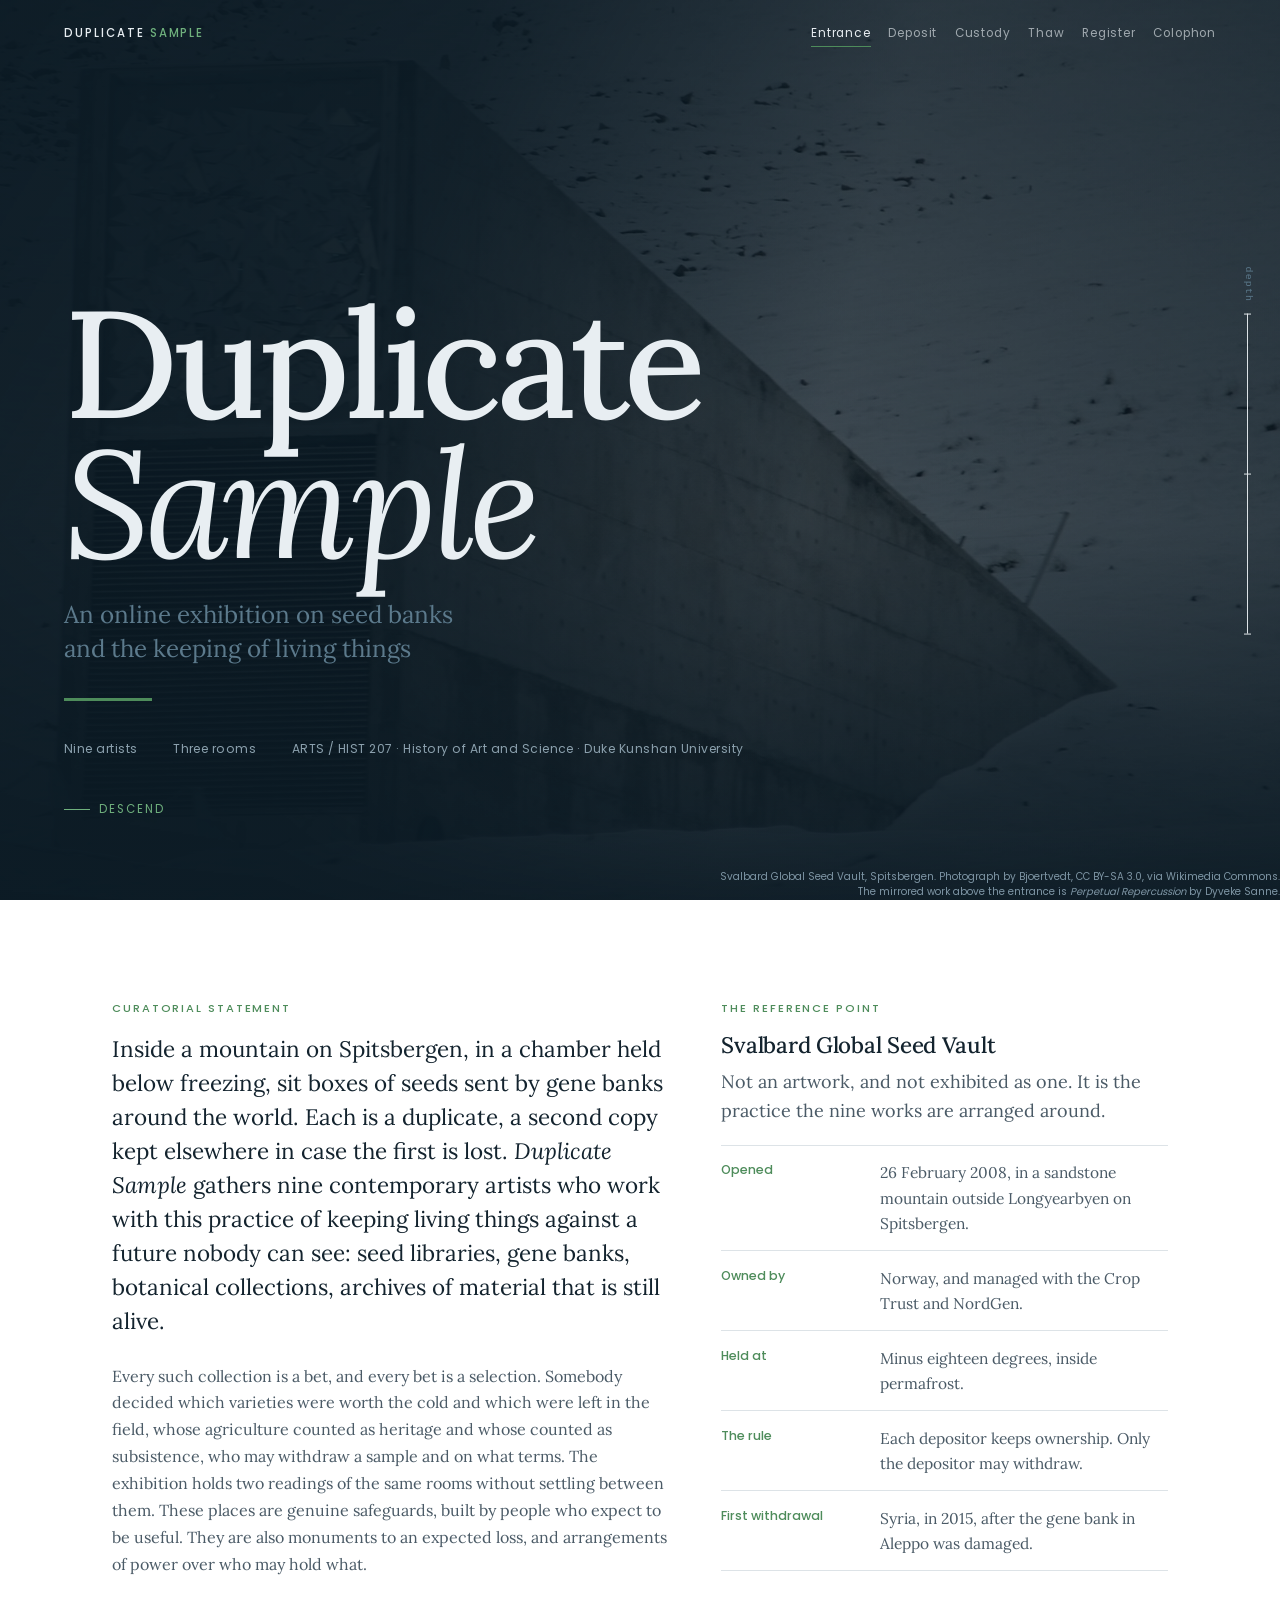
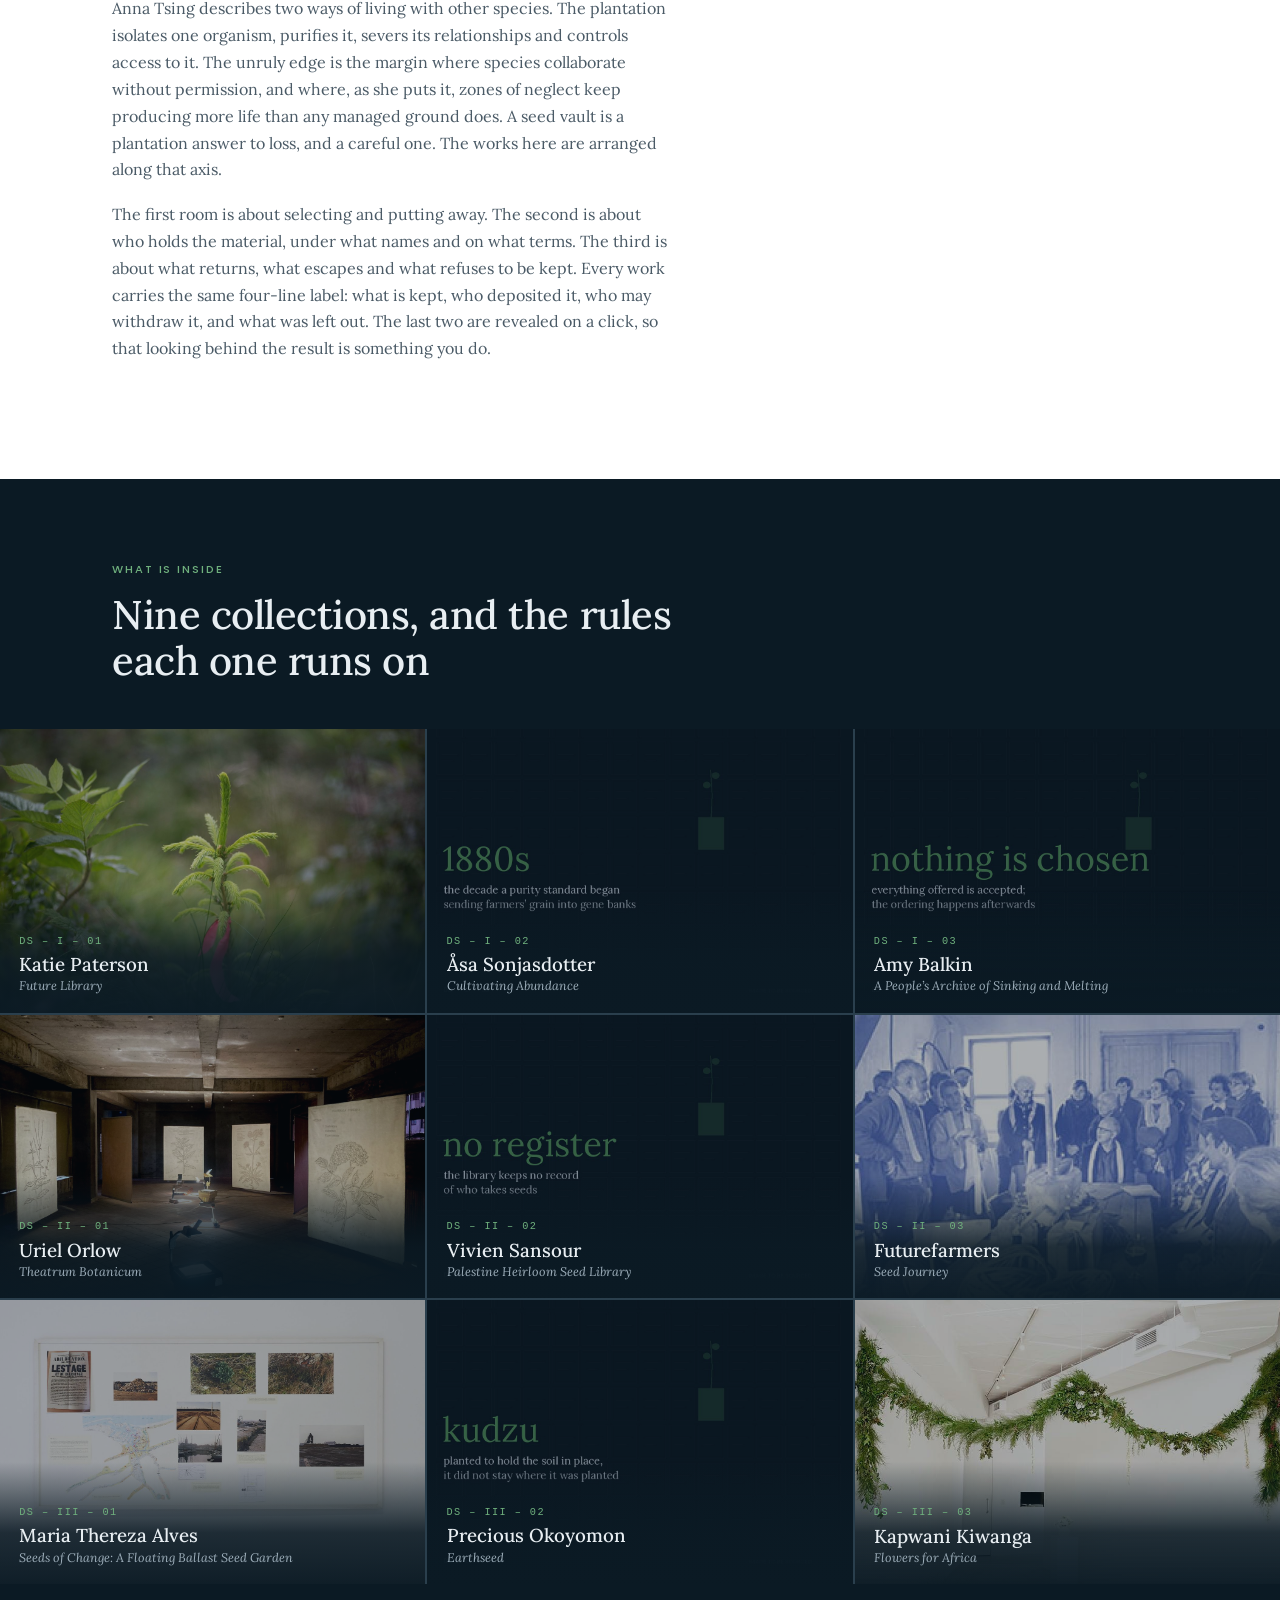
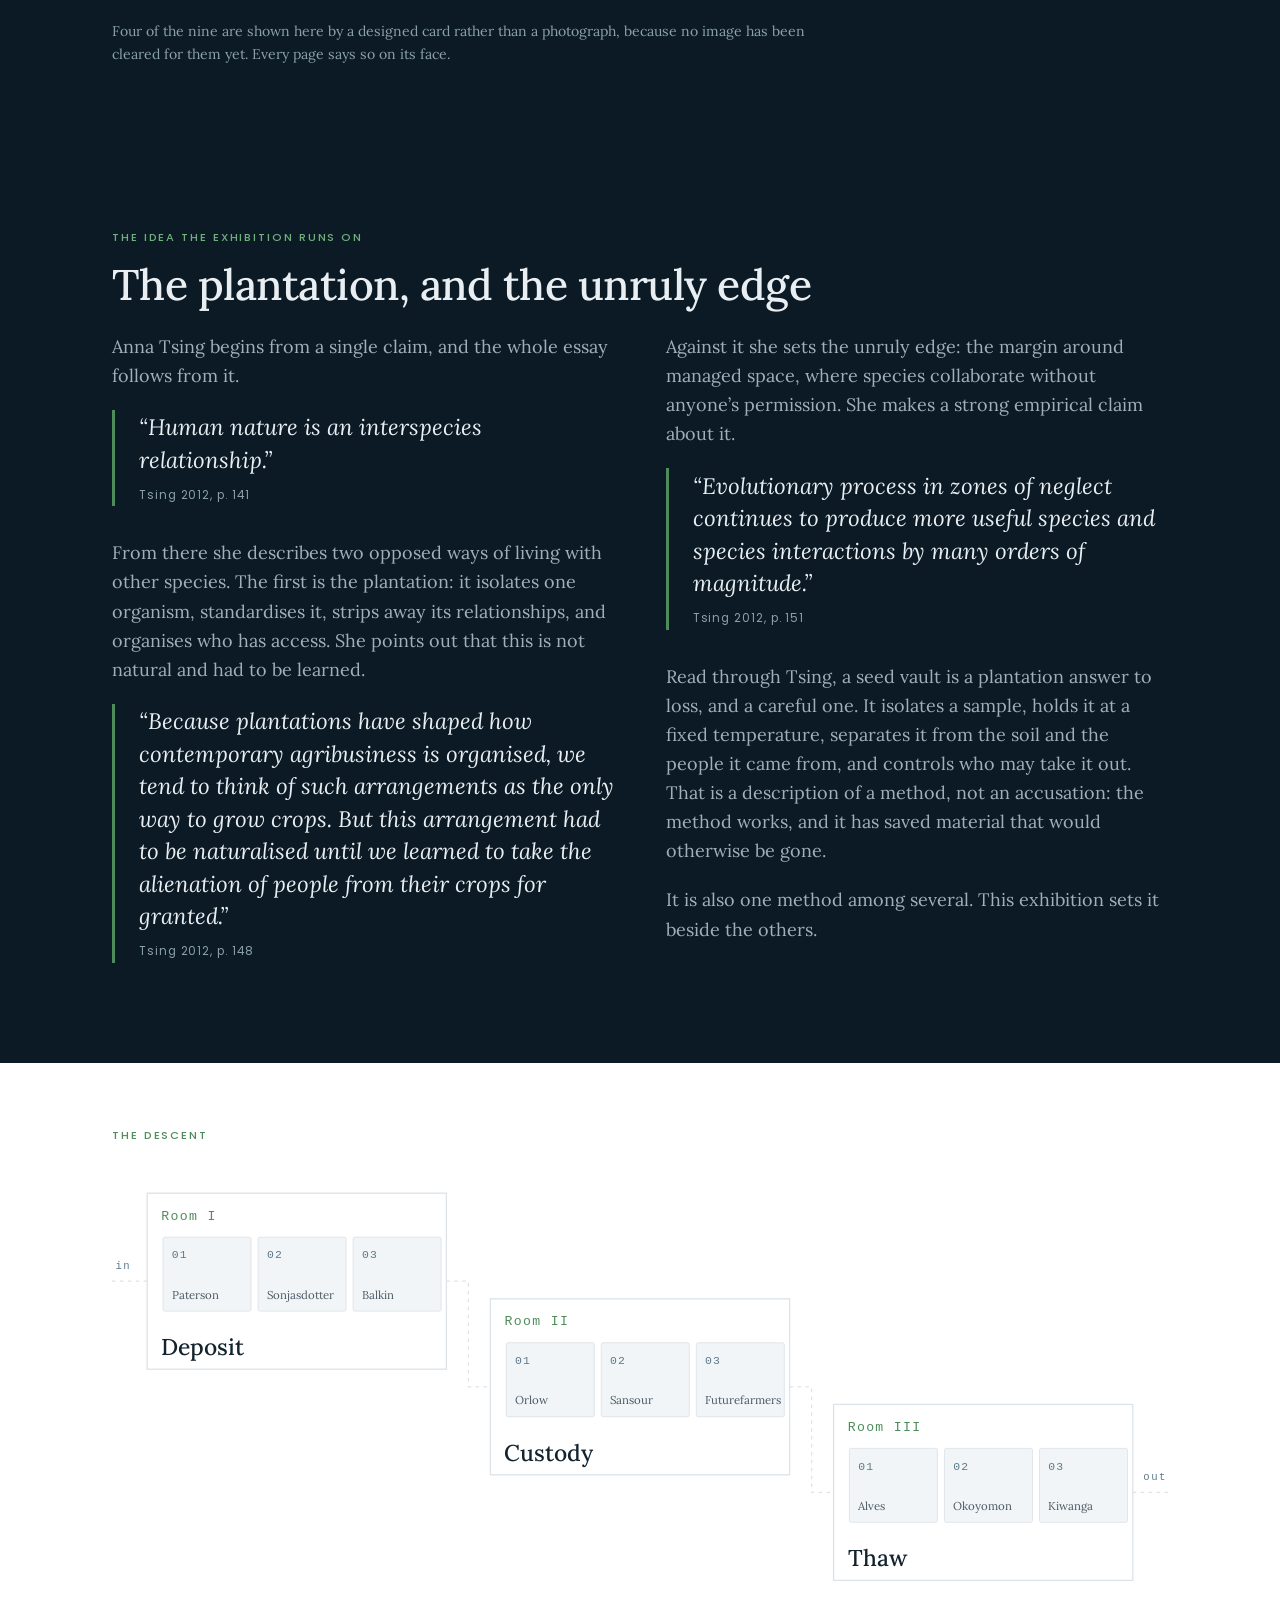
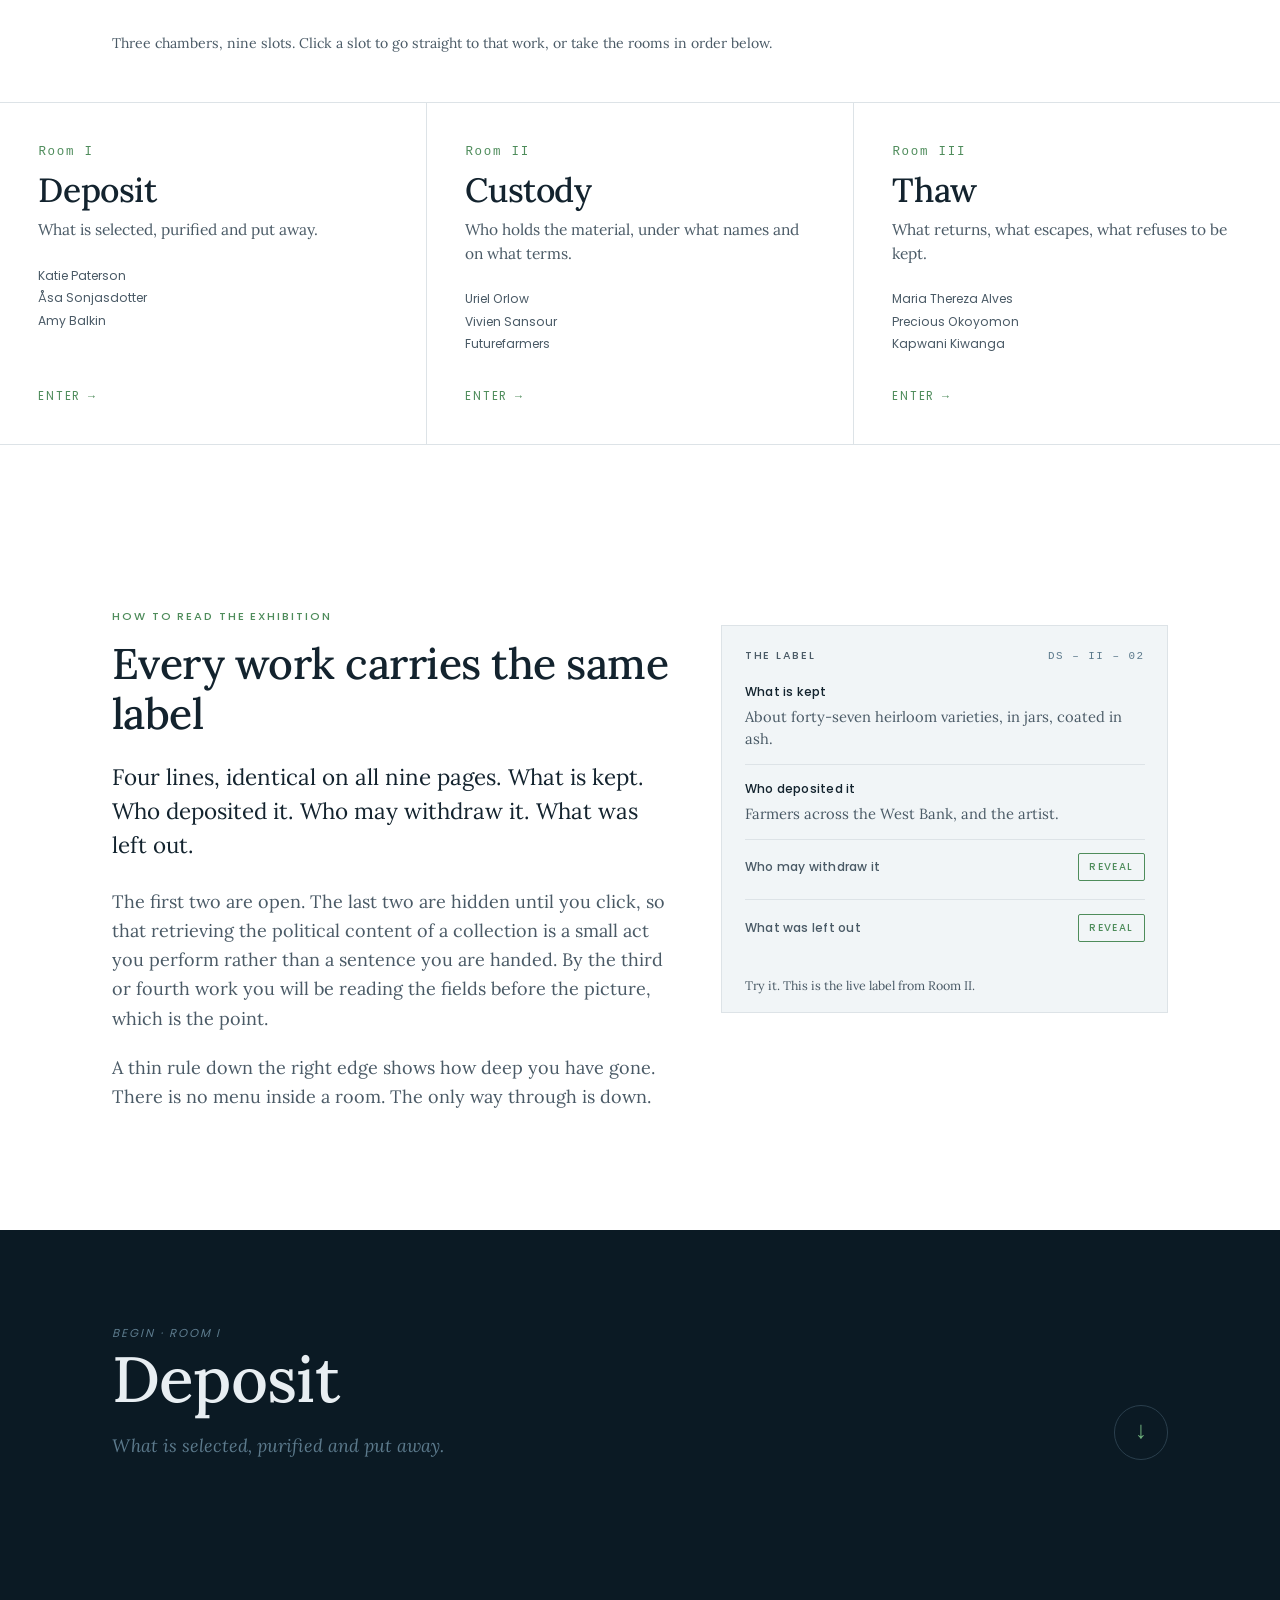
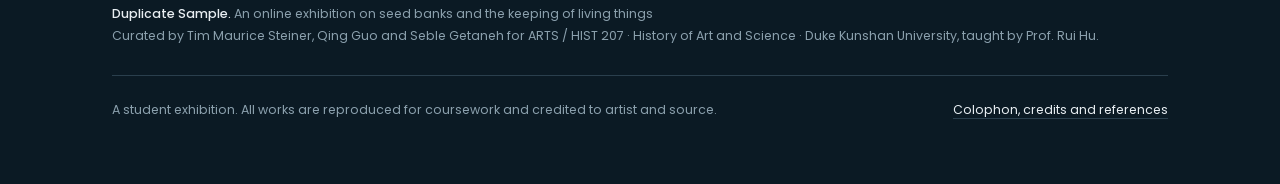
==== commit 26af3b36: "Add files via upload" ====
--- a/index.html
+++ b/index.html
@@ -87,7 +87,7 @@
     <h2>Nine collections, and the rules each one runs on</h2>
   </div>
   <div class="tiles"><a class="tile" href="room-i.html#paterson">
-      <img src="assets/img/paterson.jpg" alt="" width="1400" height="933"
+      <img src="assets/img/paterson.jpg" alt="" width="789" height="526"
            loading="lazy" decoding="async">
       <span class="tile__v">
         <span class="code">DS – I – 01</span>
@@ -95,7 +95,7 @@
         <i>Future Library</i>
       </span>
     </a><a class="tile" href="room-i.html#sonjasdotter">
-      <img src="assets/img/sonjasdotter.jpg" alt="" width="1400" height="900"
+      <img src="assets/img/sonjasdotter.jpg" alt="" width="1400" height="788"
            loading="lazy" decoding="async">
       <span class="tile__v">
         <span class="code">DS – I – 02</span>
@@ -103,7 +103,7 @@
         <i>Cultivating Abundance</i>
       </span>
     </a><a class="tile" href="room-i.html#balkin">
-      <img src="assets/img/balkin.jpg" alt="" width="1400" height="900"
+      <img src="assets/img/balkin.jpg" alt="" width="1280" height="762"
            loading="lazy" decoding="async">
       <span class="tile__v">
         <span class="code">DS – I – 03</span>
@@ -119,7 +119,7 @@
         <i>Theatrum Botanicum</i>
       </span>
     </a><a class="tile" href="room-ii.html#sansour">
-      <img src="assets/img/sansour.jpg" alt="" width="1400" height="900"
+      <img src="assets/img/sansour.jpg" alt="" width="1400" height="934"
            loading="lazy" decoding="async">
       <span class="tile__v">
         <span class="code">DS – II – 02</span>
--- a/assets/style.css
+++ b/assets/style.css
@@ -553,8 +553,17 @@
 
 /* ---------- the vault photograph, once one is cleared -------------------- */
 .anchorimg{position:absolute;inset:0;width:100%;height:100%;object-fit:cover;
-  opacity:.5;z-index:0}
-.hero--photo .hero__grid{opacity:.35}
+  opacity:.62;z-index:0;filter:saturate(.72) contrast(1.04)}
+/* the photograph replaces the drawn motif it stood in for; hiding it also keeps
+   the decorative SVG out of the accessibility tree */
+.hero--photo .hero__grid{display:none}
+/* the scrim: keeps the title side cold and dark, lets the vault read on the right */
+.hero--photo::after{content:"";position:absolute;inset:0;z-index:1;pointer-events:none;
+  background:
+    linear-gradient(103deg,rgba(11,26,36,.95) 0%,rgba(11,26,36,.88) 32%,
+      rgba(11,26,36,.52) 62%,rgba(11,26,36,.68) 100%),
+    linear-gradient(to top,rgba(11,26,36,.9) 0%,rgba(11,26,36,.1) 42%,
+      rgba(11,26,36,.45) 100%)}
 
 /* ---------- the artist block inside a dossier --------------------------- */
 .dos__bio{max-width:52rem}
@@ -566,3 +575,12 @@
   line-height:1.45;margin:0 0 .5rem;color:var(--ink)}
 .dos__said footer{font-family:var(--san);font-size:.72rem;letter-spacing:.03em;
   color:var(--ice);line-height:1.5}
+
+/* ---------- credit for the entrance photograph -------------------------- */
+.hero__credit{margin:2rem 0 0;font-family:var(--san);font-size:.63rem;line-height:1.55;
+  color:#7e95a4;max-width:52ch}
+.hero__credit cite{font-style:italic}
+@media (min-width:60rem){
+  .hero__credit{position:absolute;right:0;bottom:0;margin:0;text-align:right;
+    max-width:36rem}
+}
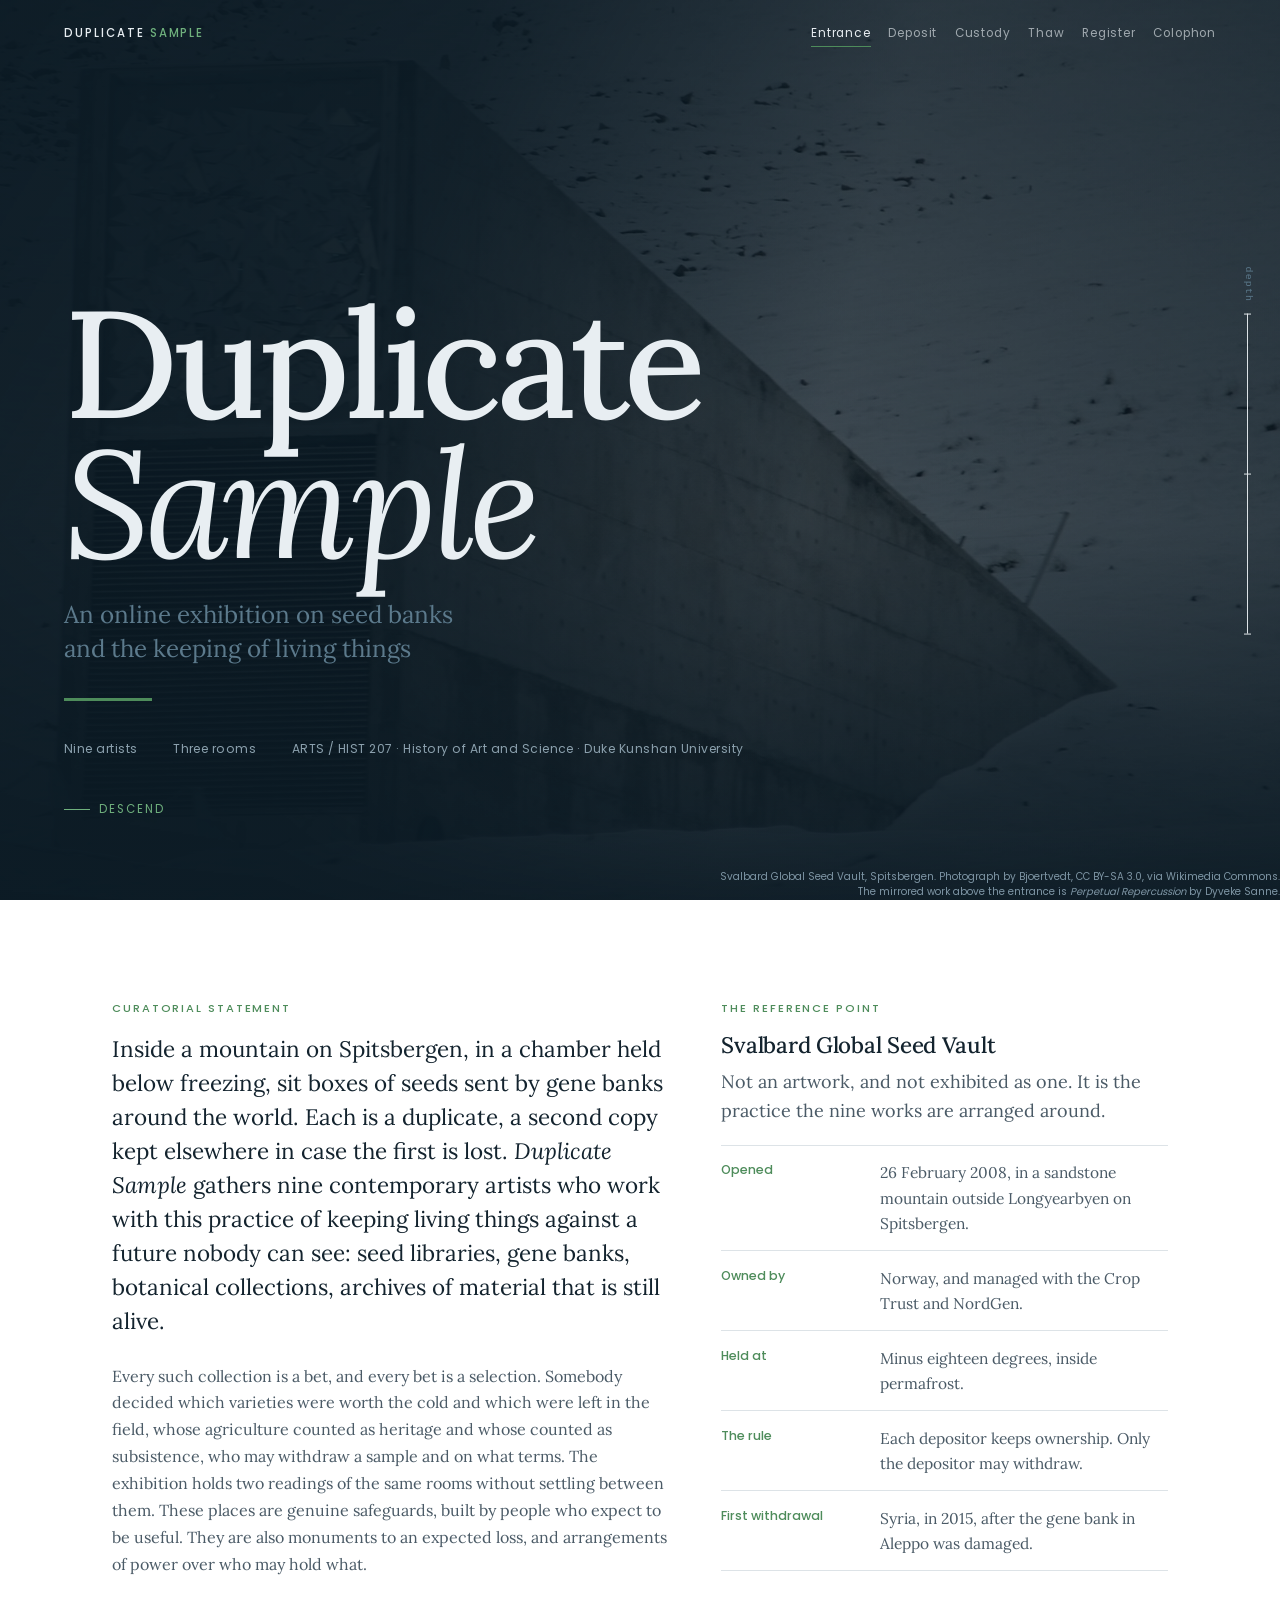
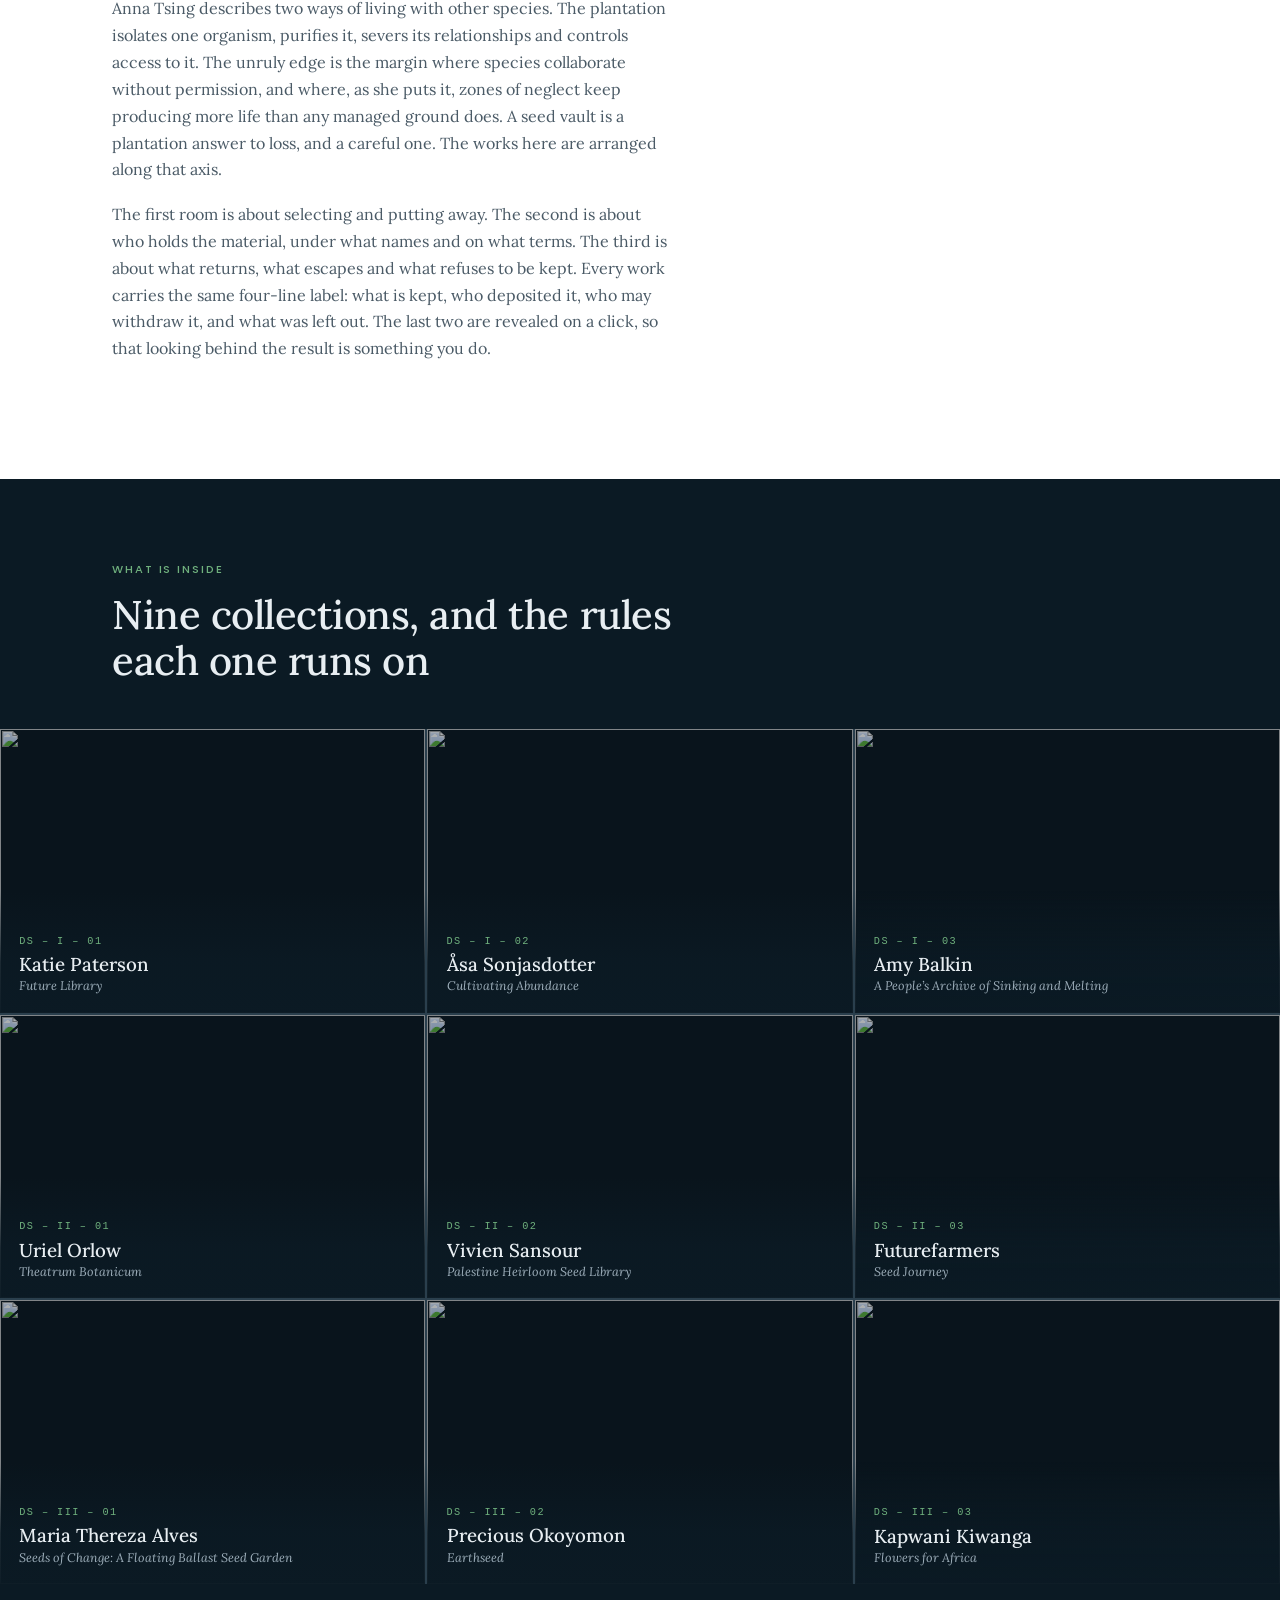
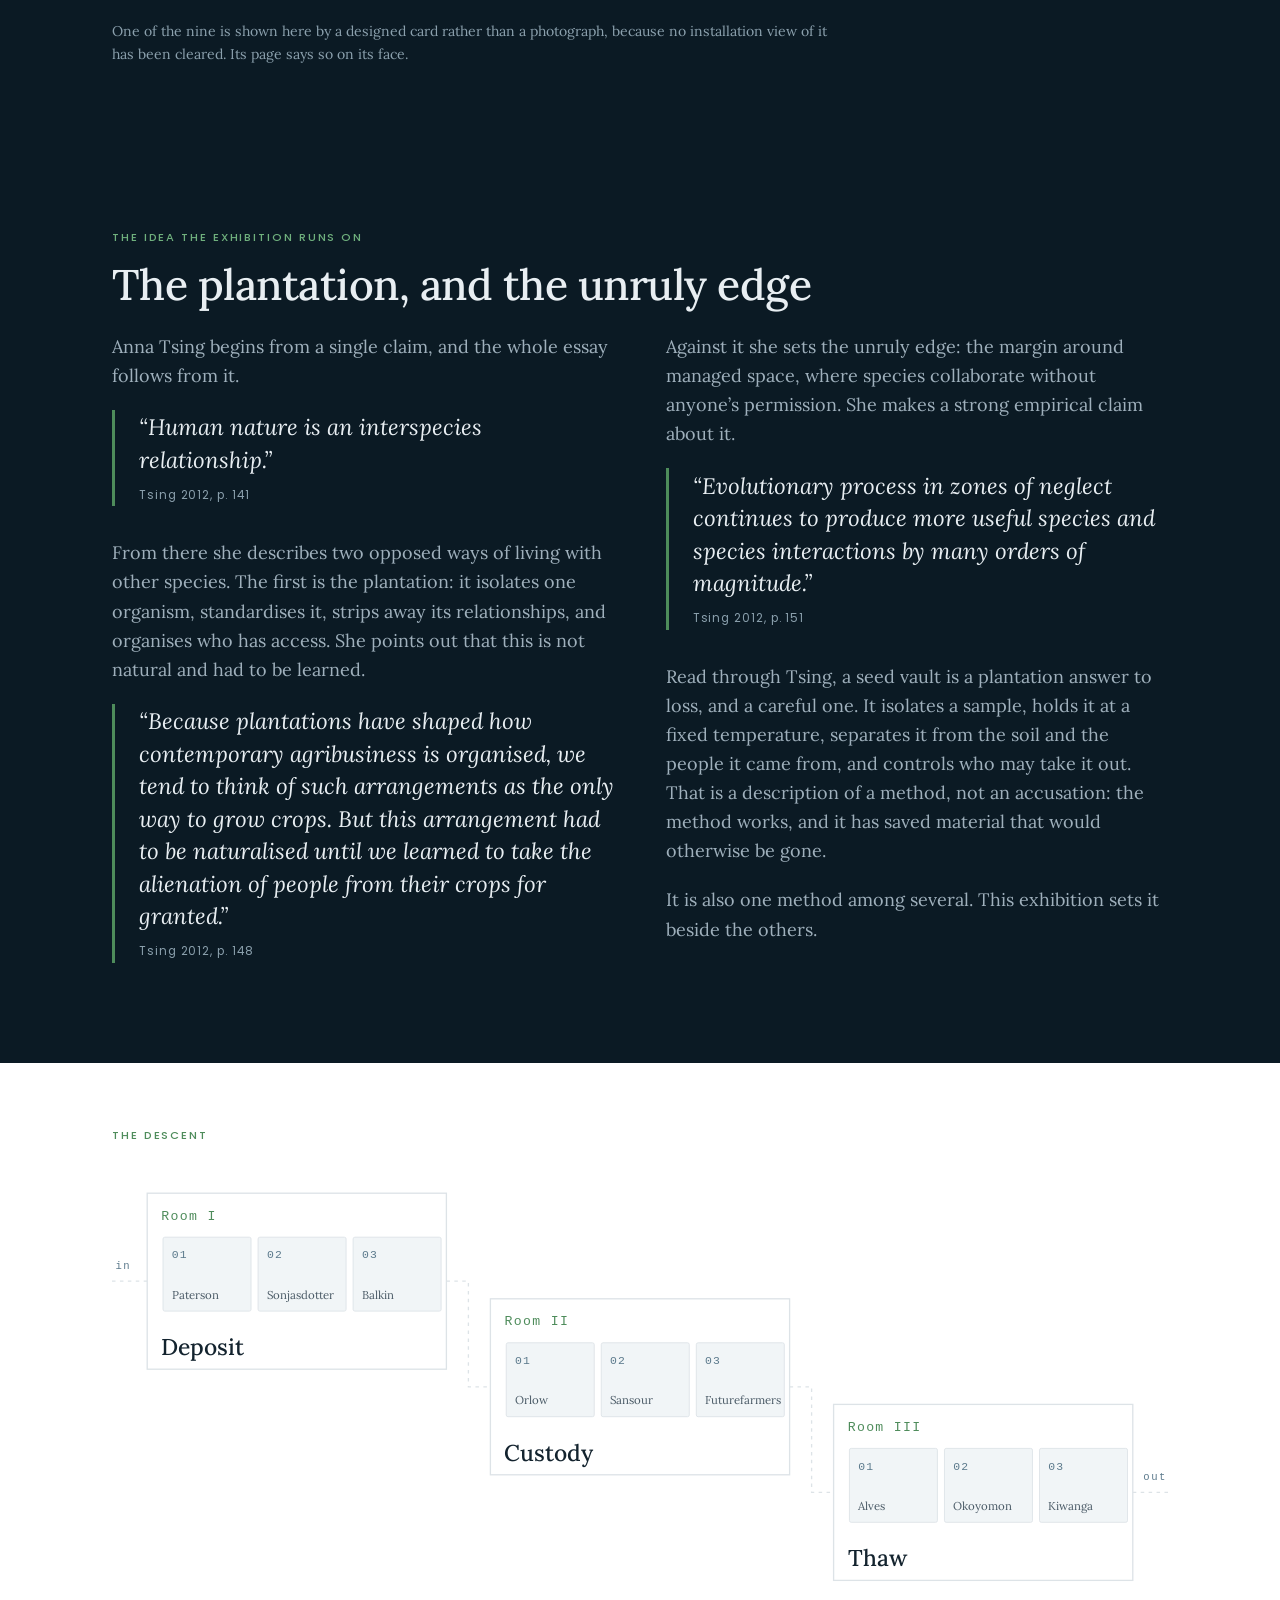
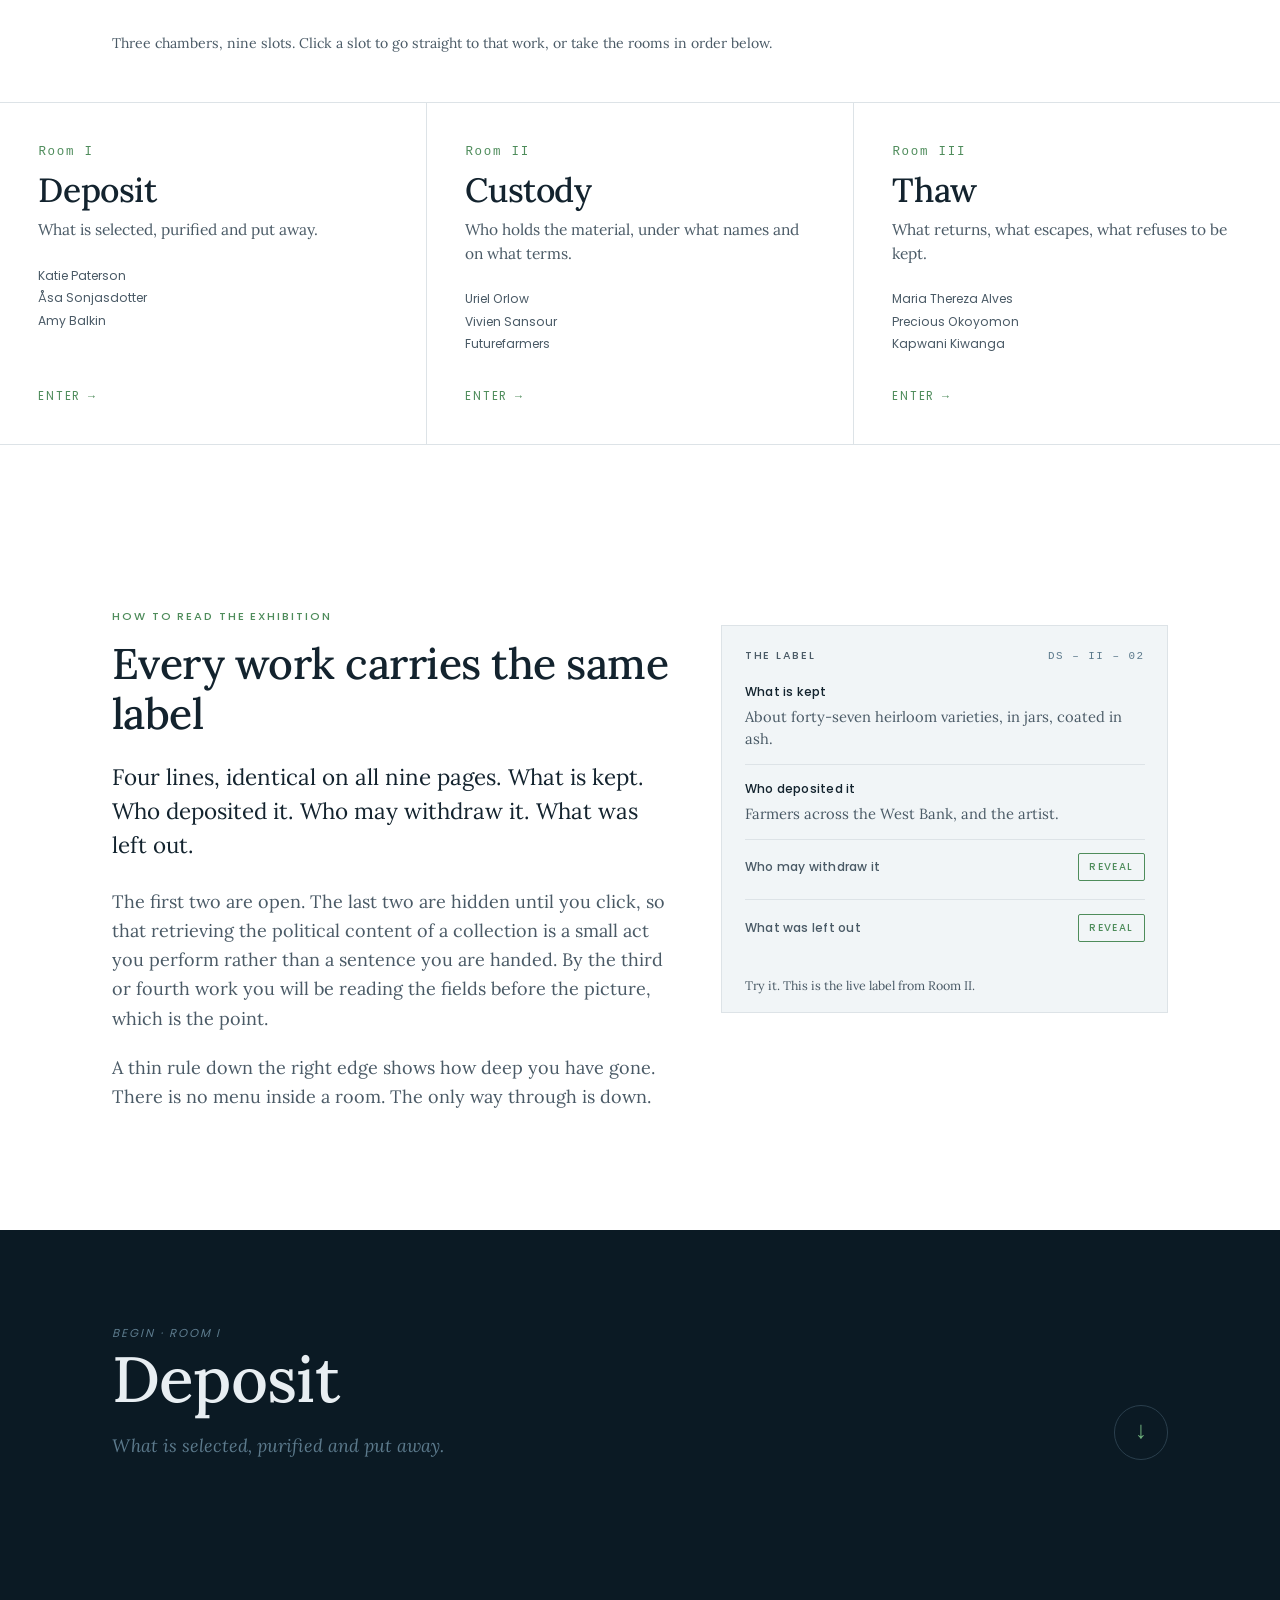
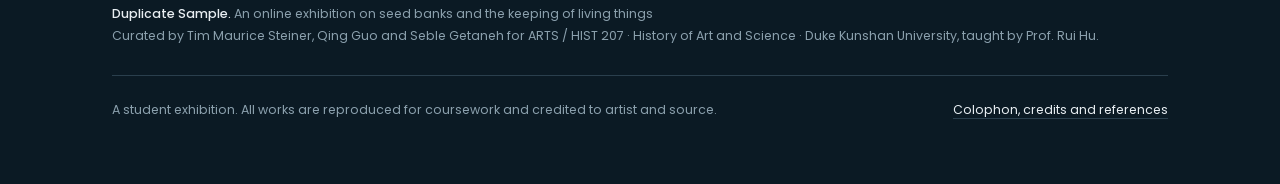
==== commit 8aa52437: "Add files via upload" ====
--- a/index.html
+++ b/index.html
@@ -23,6 +23,21 @@
   <a class="bar__mark" href="index.html">Duplicate <em>Sample</em></a>
   <nav aria-label="Exhibition"><a href="index.html" aria-current="page">Entrance</a><a href="room-i.html">Deposit</a><a href="room-ii.html">Custody</a><a href="room-iii.html">Thaw</a><a href="register.html">Register</a><a href="colophon.html">Colophon</a></nav>
 </header>
+<div class="tun" id="descent" hidden
+     style="--travel:4700px;--dur-fly:7.0s"
+     role="dialog" aria-label="Entry sequence">
+  <div class="tun__space" aria-hidden="true"><div class="tun__stage"><i class="tun__ring" style="--z:56;--in:-0.774s;--dur:1.057s"></i><i class="tun__ring" style="--z:154;--in:-0.73s;--dur:1.428s"></i><figure class="tun__plate" style="--z:229;--in:-0.713s;--dur:1.425s;--x:calc(-1 * clamp(170px, 56.9vw, 920px));--y:calc(-1 * clamp(60px, 16.7vh, 360px))"><img src="assets/img/tun-paterson.jpg" alt="" width="420" height="300" decoding="async"><figcaption>Katie Paterson</figcaption></figure><i class="tun__ring" style="--z:314;--in:-0.656s;--dur:1.707s"></i><p class="tun__ask" style="--z:456;--in:-0.519s;--dur:1.768s">What is kept?</p><i class="tun__ring" style="--z:591;--in:-0.53s;--dur:1.949s"></i><figure class="tun__plate" style="--z:776;--in:-0.504s;--dur:2.037s;--x:calc(1 * clamp(170px, 61.1vw, 920px));--y:calc(1 * clamp(60px, 12.2vh, 360px))"><img src="assets/img/tun-sonjasdotter.jpg" alt="" width="420" height="300" decoding="async"><figcaption>Åsa Sonjasdotter</figcaption></figure><figure class="tun__plate" style="--z:985;--in:-0.425s;--dur:2.132s;--x:calc(-1 * clamp(170px, 52.8vw, 920px));--y:calc(1 * clamp(60px, 36.7vh, 360px))"><img src="assets/img/tun-balkin.jpg" alt="" width="420" height="300" decoding="async"><figcaption>Amy Balkin</figcaption></figure><i class="tun__ring" style="--z:1247;--in:-0.23s;--dur:2.162s"></i><p class="tun__ask" style="--z:1655;--in:1.164s;--dur:0.995s;--y:calc(-1 * clamp(60px, 13.1vh, 360px))">Who decides?</p><i class="tun__ring" style="--z:1977;--in:0.945s;--dur:1.389s"></i><figure class="tun__plate" style="--z:2293;--in:0.874s;--dur:1.592s;--x:calc(-1 * clamp(170px, 62.5vw, 920px));--y:calc(1 * clamp(60px, 28.3vh, 360px))"><img src="assets/img/tun-orlow.jpg" alt="" width="420" height="300" decoding="async"><figcaption>Uriel Orlow</figcaption></figure><figure class="tun__plate" style="--z:2573;--in:1.32s;--dur:1.301s;--x:calc(1 * clamp(170px, 58.3vw, 920px));--y:calc(-1 * clamp(60px, 32.2vh, 360px))"><img src="assets/img/tun-sansour.jpg" alt="" width="420" height="300" decoding="async"><figcaption>Vivien Sansour</figcaption></figure><i class="tun__ring" style="--z:2842;--in:1.852s;--dur:0.978s"></i><p class="tun__ask" style="--z:3133;--in:2.274s;--dur:0.755s;--y:calc(1 * clamp(60px, 13.1vh, 360px))">Who may withdraw it?</p><i class="tun__ring" style="--z:3348;--in:2.149s;--dur:1.064s"></i><figure class="tun__plate" style="--z:3536;--in:2.06s;--dur:1.261s;--x:calc(1 * clamp(170px, 60.4vw, 920px));--y:calc(1 * clamp(60px, 26.7vh, 360px))"><img src="assets/img/tun-futurefarmers.jpg" alt="" width="420" height="300" decoding="async"><figcaption>Futurefarmers</figcaption></figure><figure class="tun__plate" style="--z:3683;--in:2.141s;--dur:1.328s;--x:calc(-1 * clamp(170px, 55.6vw, 920px));--y:calc(-1 * clamp(60px, 33.3vh, 360px))"><img src="assets/img/tun-alves.jpg" alt="" width="420" height="300" decoding="async"><figcaption>Maria Thereza Alves</figcaption></figure><i class="tun__ring" style="--z:3820;--in:2.399s;--dur:1.311s"></i><p class="tun__ask" style="--z:3968;--in:2.738s;--dur:1.161s;--y:calc(-1 * clamp(60px, 13.1vh, 360px))">What was left out?</p><i class="tun__ring" style="--z:4078;--in:2.539s;--dur:1.549s"></i><figure class="tun__plate" style="--z:4175;--in:2.402s;--dur:1.733s;--x:calc(-1 * clamp(170px, 59.7vw, 920px));--y:calc(-1 * clamp(60px, 13.3vh, 360px))"><img src="assets/img/tun-okoyomon.jpg" alt="" width="420" height="300" decoding="async"><figcaption>Precious Okoyomon</figcaption></figure><figure class="tun__plate" style="--z:4250;--in:2.442s;--dur:1.83s;--x:calc(1 * clamp(170px, 56.9vw, 920px));--y:calc(1 * clamp(60px, 36.7vh, 360px))"><img src="assets/img/tun-kiwanga.jpg" alt="" width="420" height="300" decoding="async"><figcaption>Kapwani Kiwanga</figcaption></figure><i class="tun__ring" style="--z:4326;--in:2.682s;--dur:1.905s"></i><p class="tun__ask" style="--z:4418;--in:3.048s;--dur:1.753s;--y:calc(1 * clamp(60px, 14.0vh, 360px))">And who is it for?</p><i class="tun__ring" style="--z:4504;--in:2.792s;--dur:2.316s"></i><i class="tun__ring" style="--z:4589;--in:2.848s;--dur:2.614s"></i><i class="tun__ring" style="--z:4651;--in:2.89s;--dur:2.927s"></i><i class="tun__ring" style="--z:4688;--in:2.916s;--dur:3.204s"></i><div class="tun__door" style="--z:5320;--in:4.58s">
+      <p class="tun__k">The door</p>
+      <p class="tun__word">Welcome</p>
+      <p class="tun__line">Nine works on seed banks and the keeping of living things.</p>
+    </div></div></div>
+  <div class="tun__still" aria-hidden="true">
+    <ol><li>What is kept?</li><li>Who decides?</li><li>Who may withdraw it?</li><li>What was left out?</li><li>And who is it for?</li></ol>
+    <p class="tun__still-door">Welcome</p>
+  </div>
+  <button class="tun__skip" type="button">Skip<span> the descent</span></button>
+</div>
+
 <div class="depth" aria-hidden="true">
   <span class="depth__label">depth</span>
   <span class="depth__track">
@@ -87,7 +102,7 @@
     <h2>Nine collections, and the rules each one runs on</h2>
   </div>
   <div class="tiles"><a class="tile" href="room-i.html#paterson">
-      <img src="assets/img/paterson.jpg" alt="" width="789" height="526"
+      <img src="assets/img/tile-paterson.jpg" alt="" width="760" height="507"
            loading="lazy" decoding="async">
       <span class="tile__v">
         <span class="code">DS – I – 01</span>
@@ -95,7 +110,7 @@
         <i>Future Library</i>
       </span>
     </a><a class="tile" href="room-i.html#sonjasdotter">
-      <img src="assets/img/sonjasdotter.jpg" alt="" width="1400" height="788"
+      <img src="assets/img/tile-sonjasdotter.jpg" alt="" width="760" height="507"
            loading="lazy" decoding="async">
       <span class="tile__v">
         <span class="code">DS – I – 02</span>
@@ -103,7 +118,7 @@
         <i>Cultivating Abundance</i>
       </span>
     </a><a class="tile" href="room-i.html#balkin">
-      <img src="assets/img/balkin.jpg" alt="" width="1280" height="762"
+      <img src="assets/img/tile-balkin.jpg" alt="" width="760" height="507"
            loading="lazy" decoding="async">
       <span class="tile__v">
         <span class="code">DS – I – 03</span>
@@ -111,7 +126,7 @@
         <i>A People’s Archive of Sinking and Melting</i>
       </span>
     </a><a class="tile" href="room-ii.html#orlow">
-      <img src="assets/img/orlow.jpg" alt="" width="1400" height="1050"
+      <img src="assets/img/tile-orlow.jpg" alt="" width="760" height="507"
            loading="lazy" decoding="async">
       <span class="tile__v">
         <span class="code">DS – II – 01</span>
@@ -119,7 +134,7 @@
         <i>Theatrum Botanicum</i>
       </span>
     </a><a class="tile" href="room-ii.html#sansour">
-      <img src="assets/img/sansour.jpg" alt="" width="1400" height="934"
+      <img src="assets/img/tile-sansour.jpg" alt="" width="760" height="507"
            loading="lazy" decoding="async">
       <span class="tile__v">
         <span class="code">DS – II – 02</span>
@@ -127,7 +142,7 @@
         <i>Palestine Heirloom Seed Library</i>
       </span>
     </a><a class="tile" href="room-ii.html#futurefarmers">
-      <img src="assets/img/futurefarmers.jpg" alt="" width="750" height="500"
+      <img src="assets/img/tile-futurefarmers.jpg" alt="" width="760" height="507"
            loading="lazy" decoding="async">
       <span class="tile__v">
         <span class="code">DS – II – 03</span>
@@ -135,7 +150,7 @@
         <i>Seed Journey</i>
       </span>
     </a><a class="tile" href="room-iii.html#alves">
-      <img src="assets/img/alves.jpg" alt="" width="1400" height="1113"
+      <img src="assets/img/tile-alves.jpg" alt="" width="760" height="507"
            loading="lazy" decoding="async">
       <span class="tile__v">
         <span class="code">DS – III – 01</span>
@@ -143,7 +158,7 @@
         <i>Seeds of Change: A Floating Ballast Seed Garden</i>
       </span>
     </a><a class="tile" href="room-iii.html#okoyomon">
-      <img src="assets/img/okoyomon.jpg" alt="" width="1400" height="900"
+      <img src="assets/img/tile-okoyomon.jpg" alt="" width="760" height="507"
            loading="lazy" decoding="async">
       <span class="tile__v">
         <span class="code">DS – III – 02</span>
@@ -151,7 +166,7 @@
         <i>Earthseed</i>
       </span>
     </a><a class="tile" href="room-iii.html#kiwanga">
-      <img src="assets/img/kiwanga.jpg" alt="" width="1020" height="548"
+      <img src="assets/img/tile-kiwanga.jpg" alt="" width="760" height="507"
            loading="lazy" decoding="async">
       <span class="tile__v">
         <span class="code">DS – III – 03</span>
@@ -160,9 +175,9 @@
       </span>
     </a></div>
   <div class="wrap">
-    <p class="preview__note">Four of the nine are shown here by a designed card rather
-    than a photograph, because no image has been cleared for them yet. Every page says so
-    on its face.</p>
+    <p class="preview__note">One of the nine is shown here by a designed card rather than
+    a photograph, because no installation view of it has been cleared. Its page says so on
+    its face.</p>
   </div>
 </section>
 
--- a/assets/style.css
+++ b/assets/style.css
@@ -190,8 +190,10 @@
 .work__fig--held figcaption{position:static;background:none;text-align:left;
   max-width:min(100%,62rem);margin:1.1rem auto 0;padding:0 0 clamp(2rem,5vw,3.2rem);
   color:#8ba0ad}
-.work__fig figcaption{font-size:.8rem;line-height:1.5;color:var(--ink-2);
-  padding:.85rem var(--gut) 0;max-width:62rem}
+/* the credit sits on the dark ground of .work__fig, so it takes the light
+   caption colour, not the body ink, which measured 2.5:1 against the vault */
+.work__fig figcaption{font-size:.8rem;line-height:1.5;color:#8ba0ad;
+  padding:.85rem var(--gut) 1.1rem;max-width:62rem}
 .work__body{padding:clamp(2.4rem,6vh,4rem) 0 clamp(3.4rem,9vh,5.5rem)}
 .work__head{display:flex;justify-content:space-between;gap:1rem;align-items:baseline;
   border-bottom:1px solid var(--rule);padding-bottom:.7rem;margin-bottom:1.6rem}
@@ -288,6 +290,10 @@
 .assets figure{margin:0}
 .assets img{border:1px solid var(--rule)}
 .assets figcaption{font-family:var(--san);font-size:.74rem;color:var(--ink-2);margin-top:.6rem}
+/* the identity sits in a dark band, so its captions take the light caption
+   colour; the body ink measured 2.5:1 there */
+.dark .assets figcaption,.dark .assets figcaption a{color:#8ba0ad}
+.dark .assets figcaption a{text-decoration-color:rgba(139,160,173,.5)}
 
 .swatches{display:flex;flex-wrap:wrap;gap:.9rem;margin:0 0 1.4rem;padding:0;list-style:none}
 .swatches li{font-family:var(--mono);font-size:.68rem;letter-spacing:.08em;color:var(--ink-2)}
@@ -584,3 +590,27 @@
   .hero__credit{position:absolute;right:0;bottom:0;margin:0;text-align:right;
     max-width:36rem}
 }
+
+/* ---------- gallery of further documentation ---------------------------- */
+.gal{display:grid;gap:clamp(1.2rem,3vw,2rem);grid-template-columns:1fr}
+@media (min-width:46rem){.gal{grid-template-columns:repeat(2,1fr)}}
+@media (min-width:72rem){.gal{grid-template-columns:repeat(3,1fr)}}
+.gal__f{margin:0;display:flex;flex-direction:column}
+.gal__f img{width:100%;height:auto;background:var(--vault);
+  border:1px solid var(--rule)}
+.gal__f figcaption{font-size:.84rem;line-height:1.5;color:var(--ink-2);
+  margin-top:.7rem;padding-top:.6rem;border-top:1px solid var(--rule)}
+.gal__f cite{font-style:italic}
+
+/* sources held by the project itself */
+.dos__src{list-style:none;margin:0;padding:0;max-width:52rem}
+.dos__src li{padding:.7rem 0;border-top:1px solid var(--rule);font-size:.98rem}
+.dos__src li:first-child{border-top:0;padding-top:0}
+.dos__src a{color:var(--ink);text-decoration:none;
+  border-bottom:1px solid var(--germ);padding-bottom:1px}
+.dos__src a:hover{color:var(--germ)}
+
+/* the drawn figure is ours, so it is set apart from the documentation */
+.dos__item--ours{border-top:1px solid var(--ice)}
+.dos__item--ours .dos__k{color:var(--ice)}
+.dos__item--ours .dos__dia{border-style:dashed}
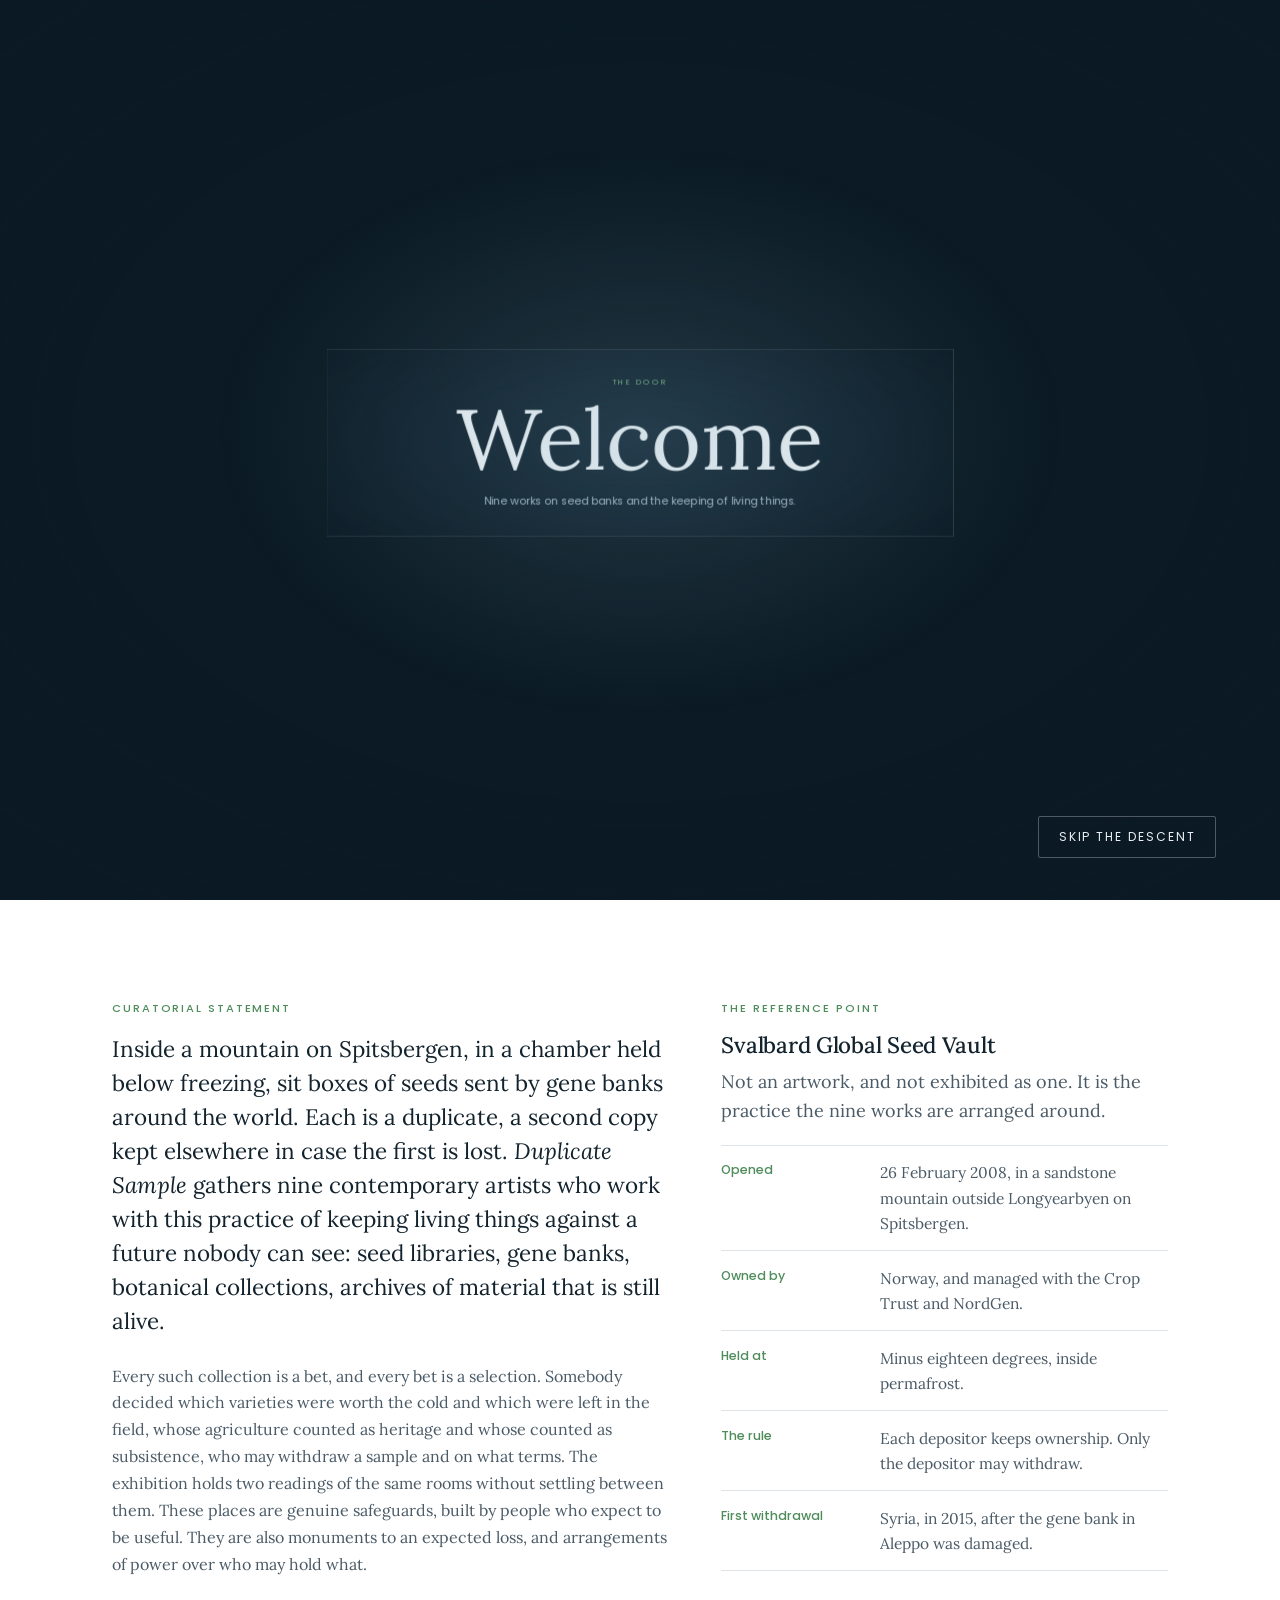
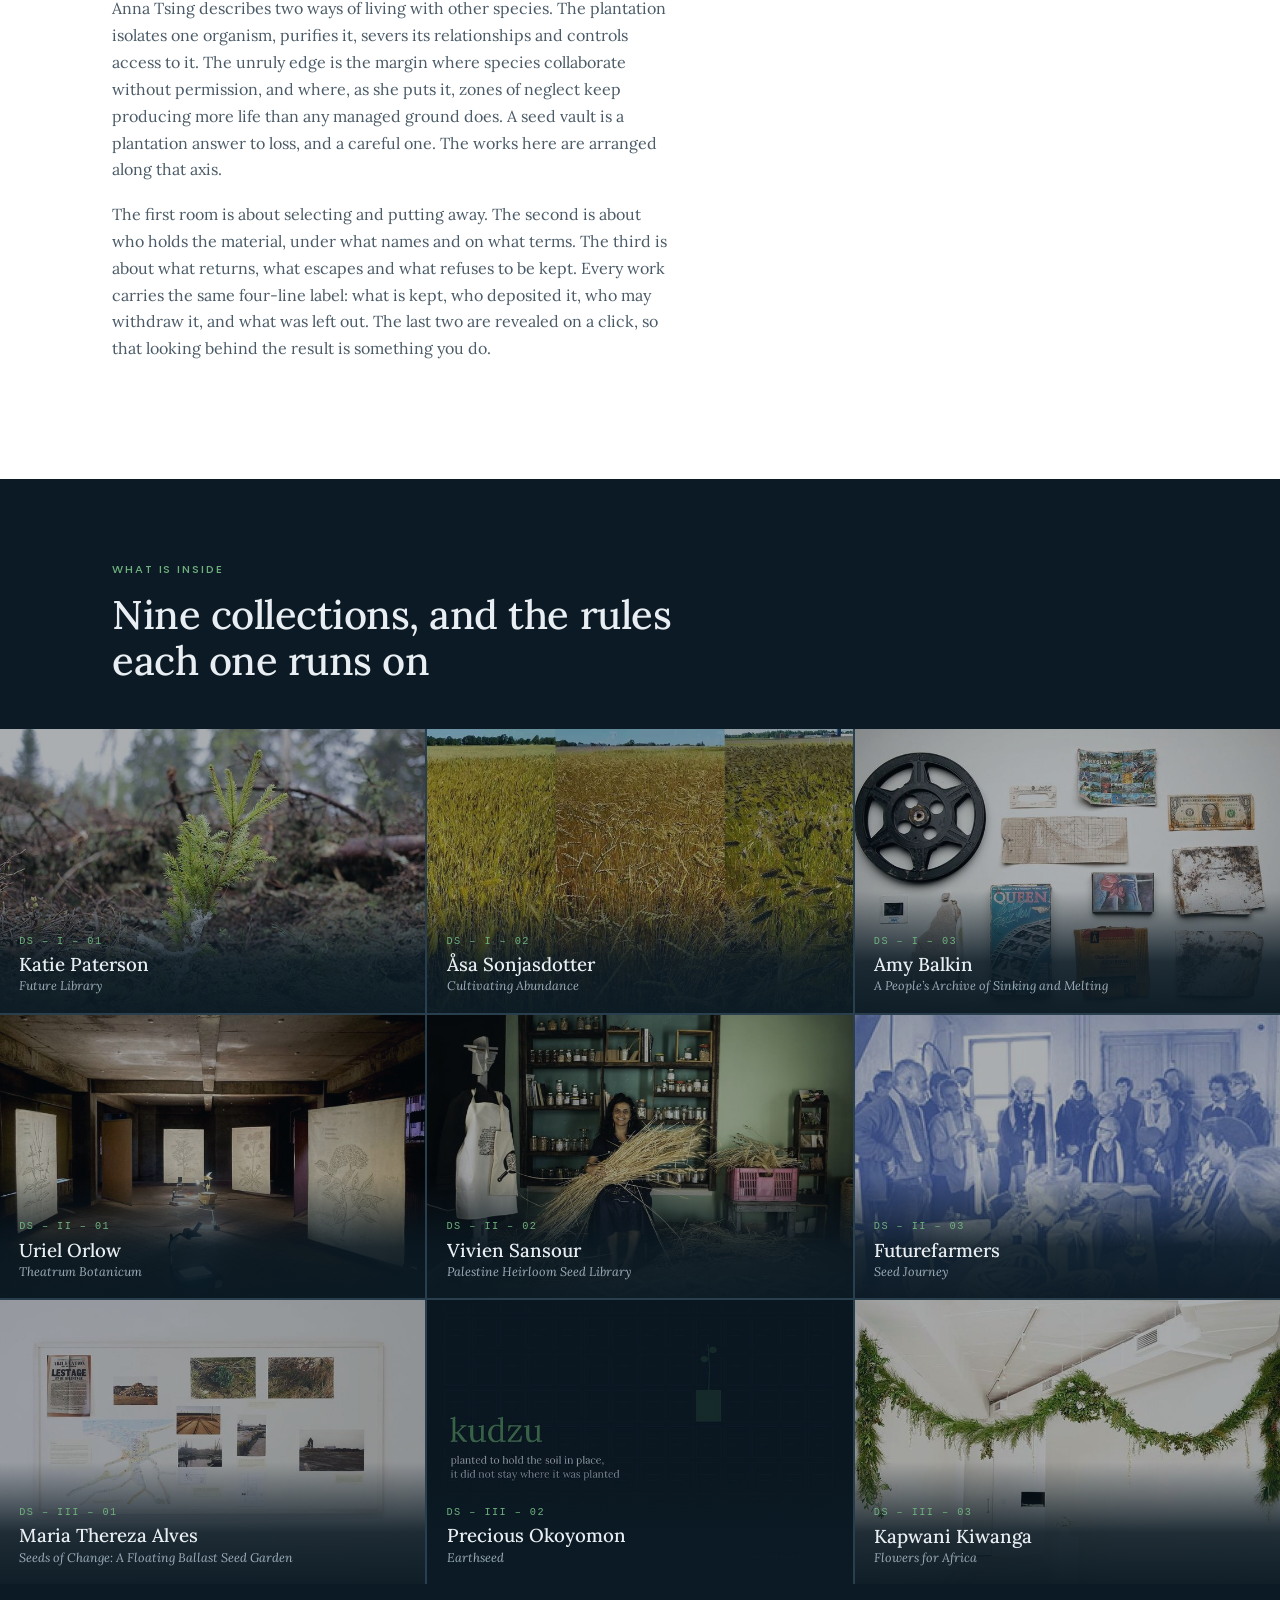
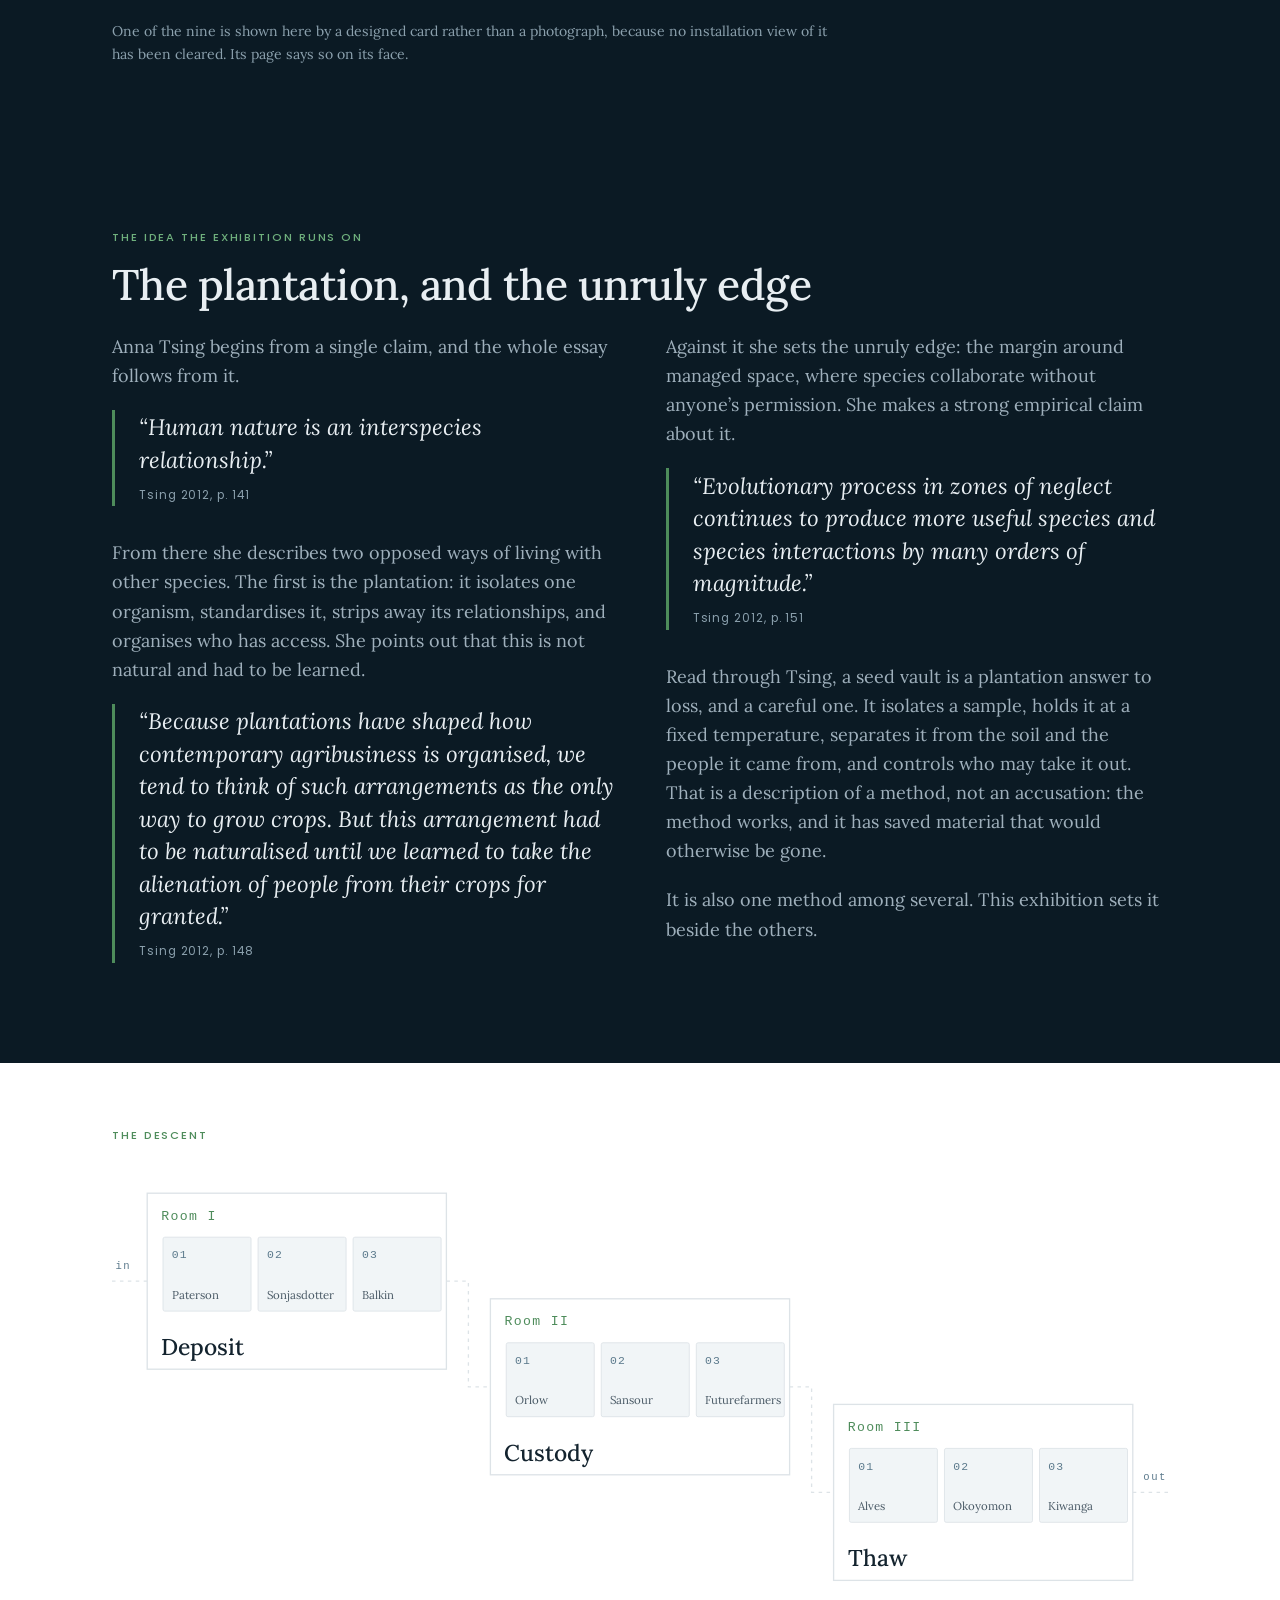
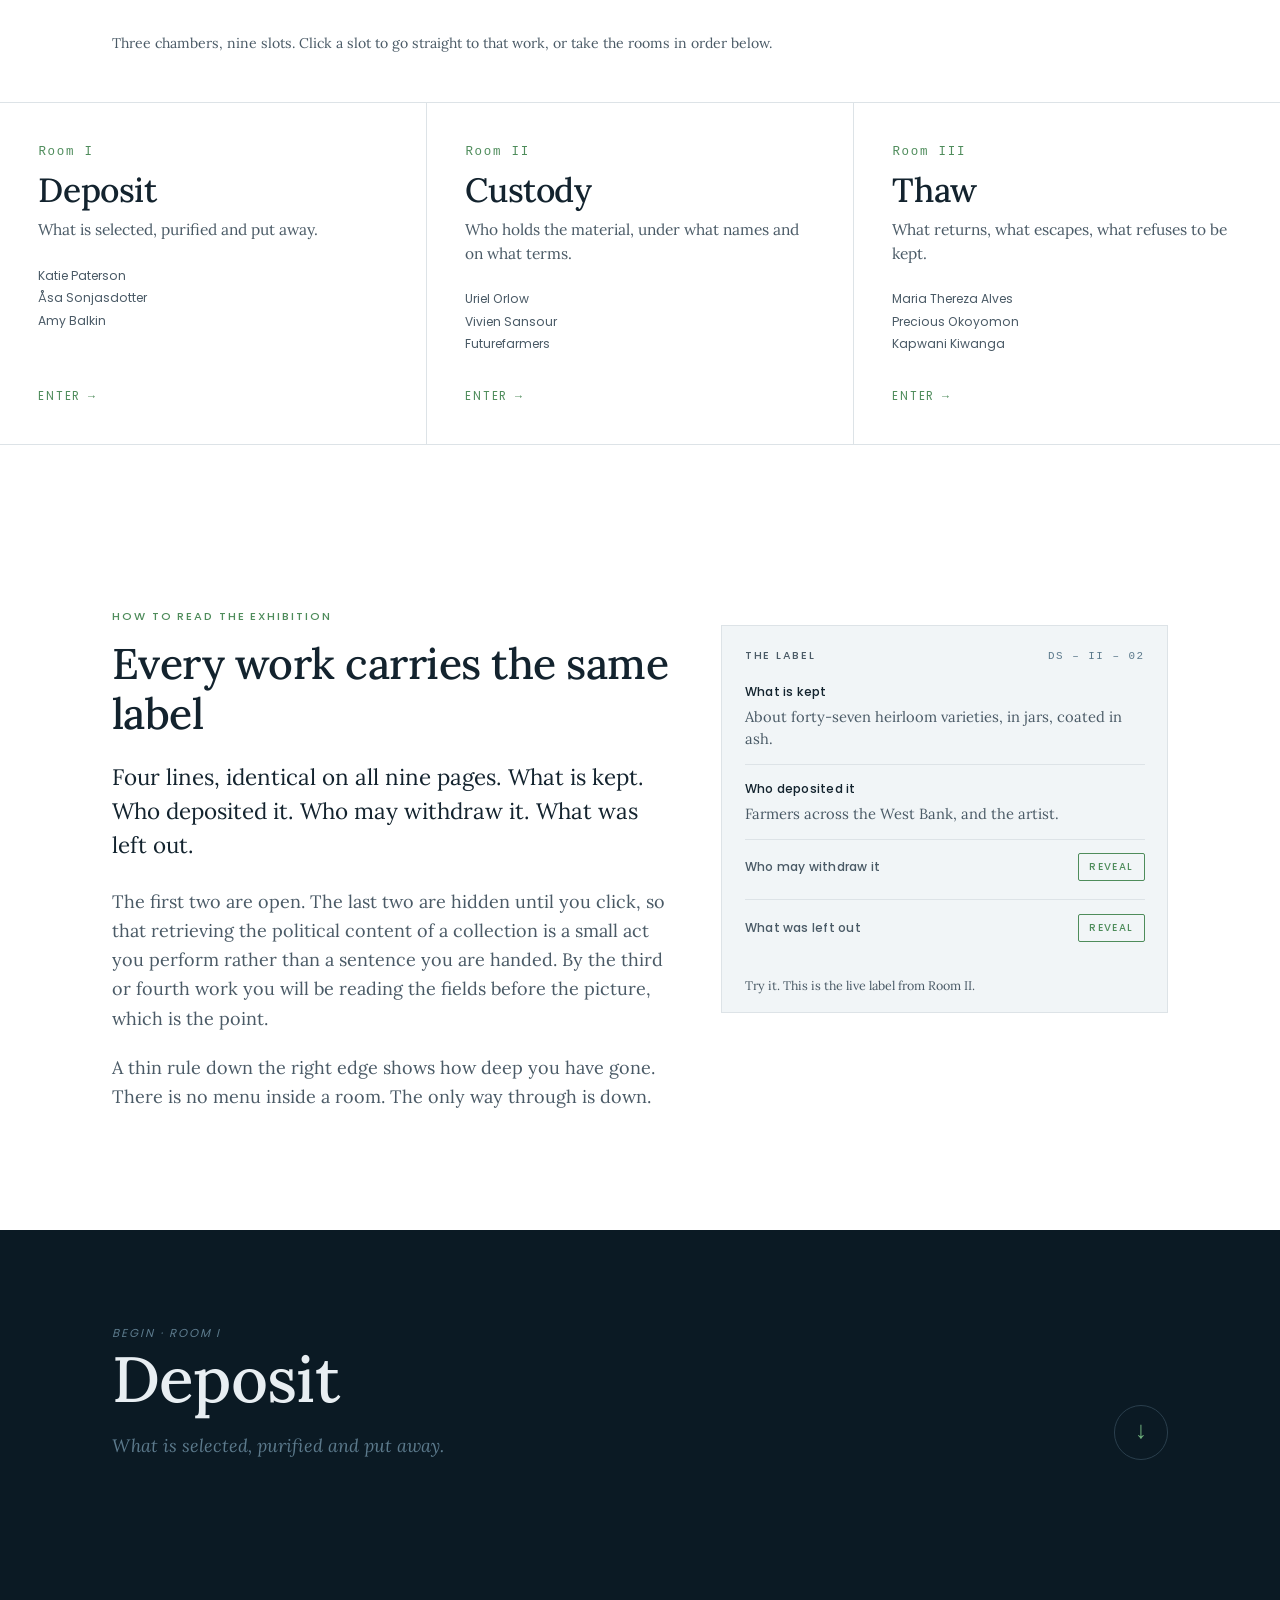
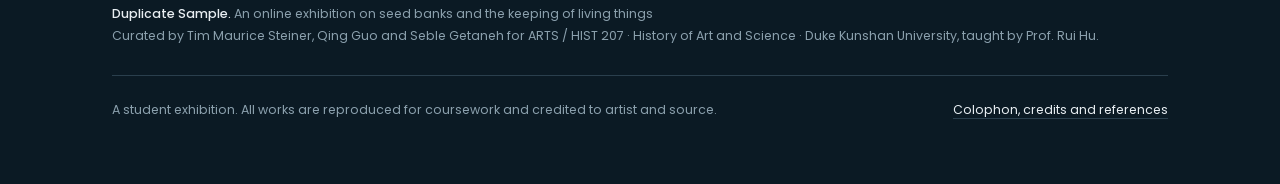
==== commit 49a34529: "Add files via upload" ====
--- a/index.html
+++ b/index.html
@@ -65,6 +65,10 @@
   <path class="stem" d="M846.0 292 C860.0 230 832.0 168 850.0 96"/><ellipse class="leaf leaf--a" cx="820.0" cy="196" rx="20" ry="11" transform="rotate(-24 820.0 196)"/><ellipse class="leaf leaf--b" cx="876.0" cy="144" rx="20" ry="11" transform="rotate(22 876.0 144)"/>
   <rect x="0" y="-210" width="1464" height="1352" fill="url(#fade)"/>
 </svg>
+  <svg class="hero__sprout" viewBox="-14 -216 352 352"
+   role="img" aria-label="Three sealed storage boxes, the middle one open with a seedling growing out of it.">
+  <rect class="cell" x="0" y="0" width="96" height="120"/><line class="cell-line" x1="18" y1="46" x2="78" y2="46"/><line class="cell-line" x1="18" y1="74" x2="60" y2="74"/><rect class="cell-live" x="114" y="0" width="96" height="120"/><line class="cell-live-line" x1="132" y1="46" x2="192" y2="46"/><line class="cell-live-line" x1="132" y1="74" x2="174" y2="74"/><rect class="cell" x="228" y="0" width="96" height="120"/><line class="cell-line" x1="246" y1="46" x2="306" y2="46"/><line class="cell-line" x1="246" y1="74" x2="288" y2="74"/><path class="stem" d="M162.0 0 C176.0 -62 148.0 -124 166.0 -196"/><ellipse class="leaf leaf--a" cx="136.0" cy="-96" rx="21" ry="11.5" transform="rotate(-24 136.0 -96)"/><ellipse class="leaf leaf--b" cx="192.0" cy="-148" rx="21" ry="11.5" transform="rotate(22 192.0 -148)"/>
+</svg>
   <div class="hero__inner">
     <h1><span>Duplicate</span><span class="it">Sample</span></h1>
     <p class="hero__strap">An online exhibition on seed banks and the keeping of living things</p>
--- a/assets/style.css
+++ b/assets/style.css
@@ -614,3 +614,112 @@
 .dos__item--ours{border-top:1px solid var(--ice)}
 .dos__item--ours .dos__k{color:var(--ice)}
 .dos__item--ours .dos__dia{border-style:dashed}
+
+
+/* ==========================================================================
+   The descent · the entry sequence
+   A corridor the visitor travels down, not objects thrown out at them.
+   Svalbard is a tunnel driven into a mountain, and the entrance already ends
+   in a link that says Descend.
+
+   Each object carries its own depth and moves its own distance. The obvious
+   construction, one stage translated forward past everything, does not work:
+   once the stage's own plane crosses the camera the browser stops drawing the
+   whole subtree, and the corridor empties halfway through. So the flight is on
+   the `translate` property of each object, which the browser applies before
+   `transform` and composites on the GPU, while `transform` holds the fixed
+   position in the corridor. The score lives in source/entry.py; the markup
+   carries the depths, and this file holds no timings but the fades.
+   ========================================================================== */
+.tun{position:fixed;inset:0;z-index:900;background:var(--vault);overflow:hidden}
+.tun[hidden]{display:none}
+/* the light at the far end */
+.tun::before{content:"";position:absolute;inset:0;pointer-events:none;z-index:1;
+  background:radial-gradient(46% 44% at 50% 48%,rgba(124,170,190,.2),rgba(11,26,36,0) 72%)}
+/* the dark closing in, so the corridor has walls */
+.tun::after{content:"";position:absolute;inset:0;pointer-events:none;z-index:2;
+  background:radial-gradient(82% 76% at 50% 48%,rgba(11,26,36,0) 54%,rgba(11,26,36,.88) 100%)}
+
+.tun__space{position:absolute;inset:0;perspective:900px;perspective-origin:50% 48%;
+  animation:tun-wake .6s ease-out both}
+.tun__stage{position:absolute;inset:0;transform-style:preserve-3d}
+@keyframes tun-wake{from{opacity:0}to{opacity:1}}
+
+/* position in the corridor, then the flight, then the fade */
+.tun__stage>*{position:absolute;left:50%;top:50%;margin:0;
+  transform:translate3d(var(--x,0px),var(--y,0px),calc(var(--z) * -1px)) translate(-50%,-50%);
+  animation:tun-fly var(--dur-fly) cubic-bezier(.45,.03,.2,1) forwards,
+            tun-pass var(--dur) linear var(--in) both}
+@keyframes tun-fly{from{translate:0 0 0}to{translate:0 0 var(--travel)}}
+/* the ramp is a distance, not a time: an object brightens as it comes up the
+   corridor, which is the only atmospheric depth cue a flat screen has */
+@keyframes tun-pass{0%{opacity:0}70%{opacity:1}90%{opacity:1}100%{opacity:0}}
+/* a question is not atmosphere, it has to be read, so it comes up early and
+   holds. Depth is carried by the plates and the rings instead. */
+.tun__ask{animation-name:tun-fly,tun-read}
+@keyframes tun-read{0%{opacity:0}26%{opacity:.92}72%{opacity:1}92%{opacity:1}100%{opacity:0}}
+
+.tun__ring{width:1860px;height:1180px;border:1px solid rgba(232,238,242,.25);border-radius:2px}
+
+.tun__plate{width:380px}
+.tun__plate img{display:block;width:100%;height:auto;
+  border:1px solid rgba(232,238,242,.22);box-shadow:0 1.2rem 3rem rgba(0,0,0,.6)}
+.tun__plate figcaption{margin-top:.55rem;text-align:center;font-family:var(--san);
+  font-size:.76rem;letter-spacing:.1em;text-transform:uppercase;color:#9fb4c1}
+
+.tun__ask{white-space:nowrap;font-family:var(--ser);line-height:1;color:var(--frost);
+  font-size:clamp(4.5rem,10vw,10rem);text-shadow:0 .2rem 2.4rem rgba(0,0,0,.72)}
+
+/* the door is the one object the camera never reaches, so it does not fade out */
+.tun .tun__door{width:1060px;text-align:center;padding:clamp(2rem,5vh,3.4rem) 2rem;
+  border:1px solid rgba(232,238,242,.3);border-radius:2px;
+  background:radial-gradient(70% 90% at 50% 50%,rgba(18,37,52,.85),rgba(11,26,36,.2));
+  animation:tun-fly var(--dur-fly) cubic-bezier(.45,.03,.2,1) forwards,
+            tun-arrive 1.25s var(--ease) var(--in) both}
+@keyframes tun-arrive{from{opacity:0}to{opacity:1}}
+.tun__k{margin:0 0 1.1rem;font-family:var(--san);font-size:.8rem;letter-spacing:.3em;
+  text-transform:uppercase;color:var(--germ-lift)}
+.tun__word{margin:0;font-family:var(--ser);font-size:9rem;line-height:.95;color:var(--frost)}
+.tun__line{margin:1.3rem 0 0;font-family:var(--san);font-size:1.15rem;color:#9fb4c1}
+
+.tun__skip{position:absolute;z-index:3;right:var(--gut);bottom:clamp(1.4rem,5vh,2.6rem);
+  background:none;border:1px solid rgba(232,238,242,.3);border-radius:2px;
+  color:var(--frost);font-family:var(--san);font-size:.76rem;letter-spacing:.16em;
+  text-transform:uppercase;padding:.7rem 1.2rem;cursor:pointer;
+  transition:border-color .2s,background-color .2s}
+.tun__skip:hover,.tun__skip:focus-visible{background:rgba(232,238,242,.1);
+  border-color:rgba(232,238,242,.65)}
+
+/* the overlay lifts by fading; the page is already there underneath */
+.tun--out{animation:tun-lift .85s var(--ease) forwards;pointer-events:none}
+@keyframes tun-lift{to{opacity:0}}
+html.tun-lock,html.tun-lock body{overflow:hidden}
+
+/* no flight for anyone who has asked their system to reduce motion: the same
+   five questions, held still */
+.tun__still{display:none}
+@media (prefers-reduced-motion:reduce){
+  .tun__space{display:none}
+  .tun::after{background:none}
+  .tun__still{display:grid;align-content:center;
+    position:absolute;inset:0;z-index:3;padding:0 var(--gut);
+    text-align:center;animation:tun-wake .6s ease-out both}
+  .tun__still ol{display:grid;gap:clamp(.6rem,2.1vh,1.2rem);
+    margin:0;padding:0;list-style:none}
+  .tun__still li{font-family:var(--ser);color:var(--frost);
+    font-size:clamp(1.4rem,3.2vw,2.4rem);line-height:1.2}
+  .tun__still li:last-child{color:var(--germ-lift)}
+  .tun__still-door{margin:clamp(2rem,6vh,3.6rem) 0 0;font-family:var(--ser);
+    color:var(--frost);font-size:clamp(2.6rem,7vw,5rem);line-height:1}
+  .tun--out{animation:none;opacity:0}
+}
+
+@media (max-width:48rem){
+  .tun__ring{width:1280px;height:1000px}
+  .tun__plate{width:260px}
+  .tun__plate figcaption{font-size:.66rem}
+  .tun .tun__door{width:min(600px,90vw);padding:2rem 1.2rem}
+  .tun__word{font-size:clamp(3.2rem,15vw,5.4rem)}
+  .tun__line{font-size:1rem}
+  .tun__skip span{display:none}
+}
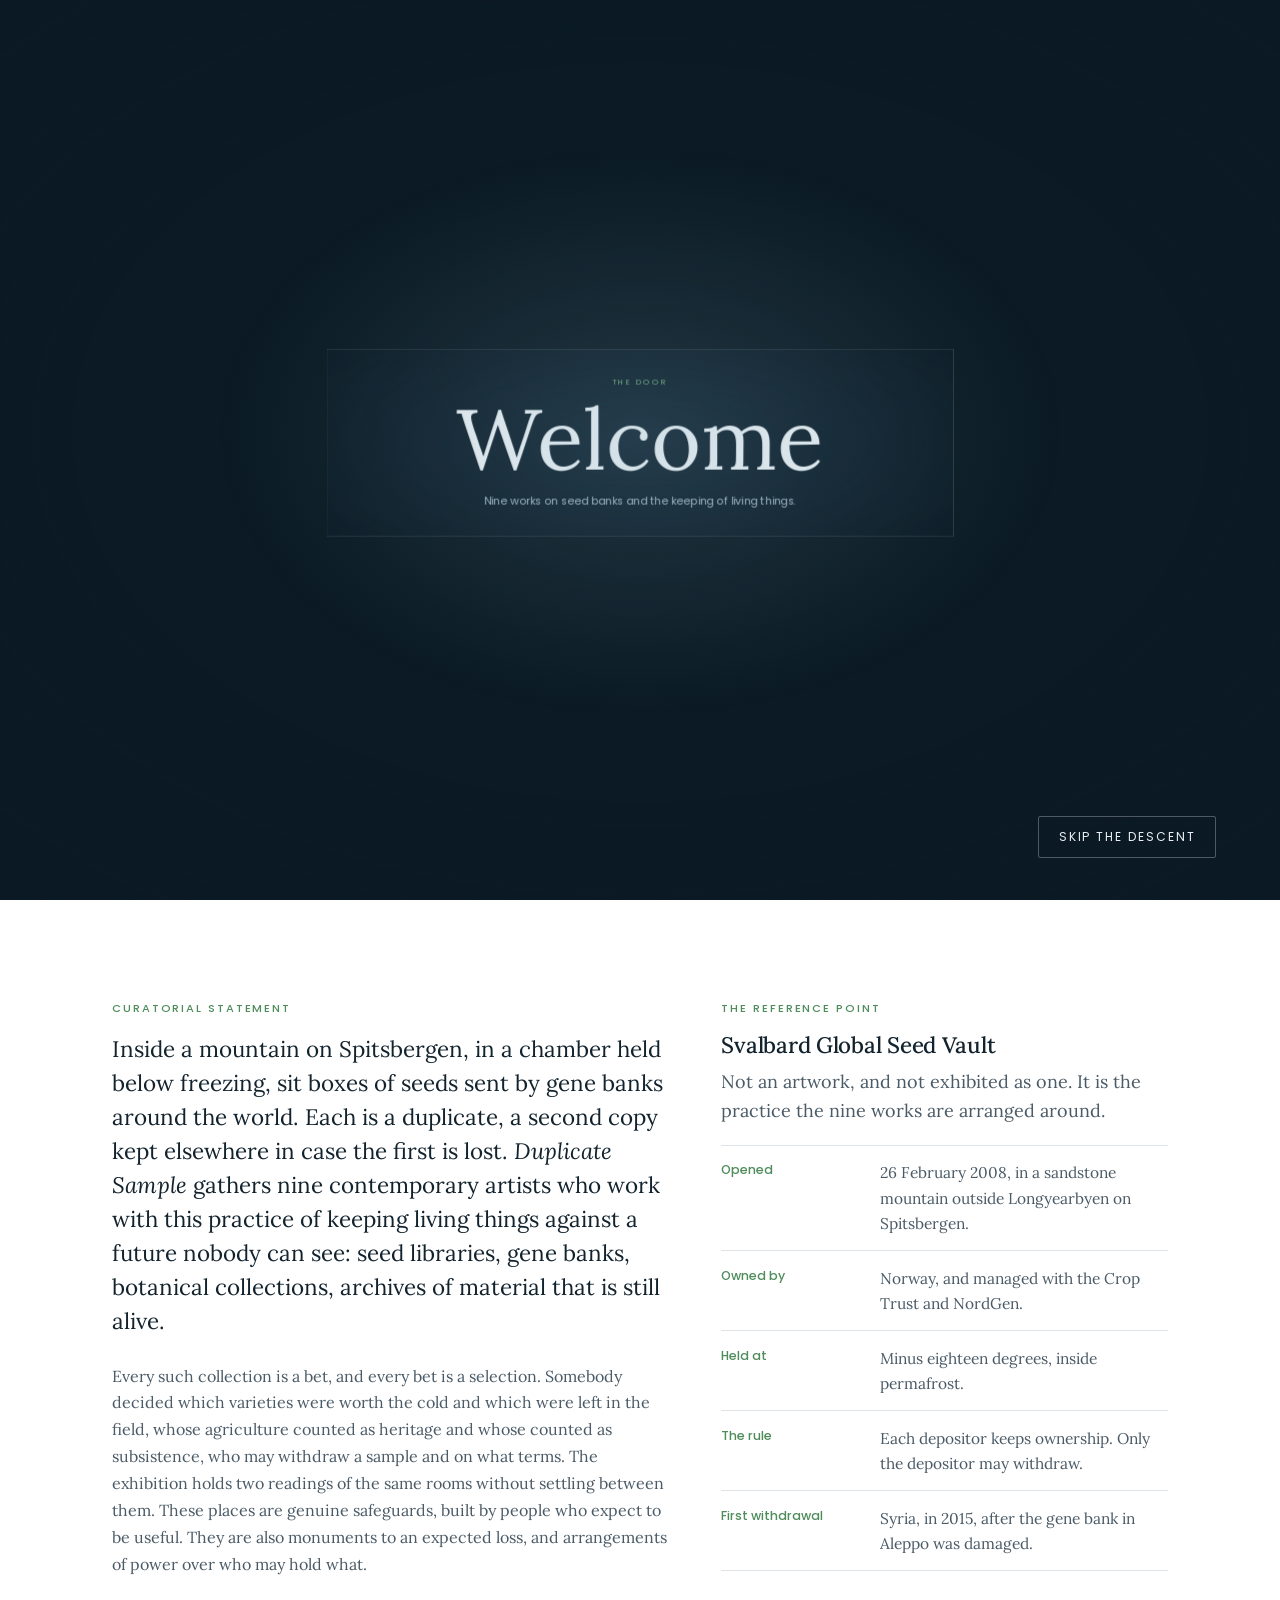
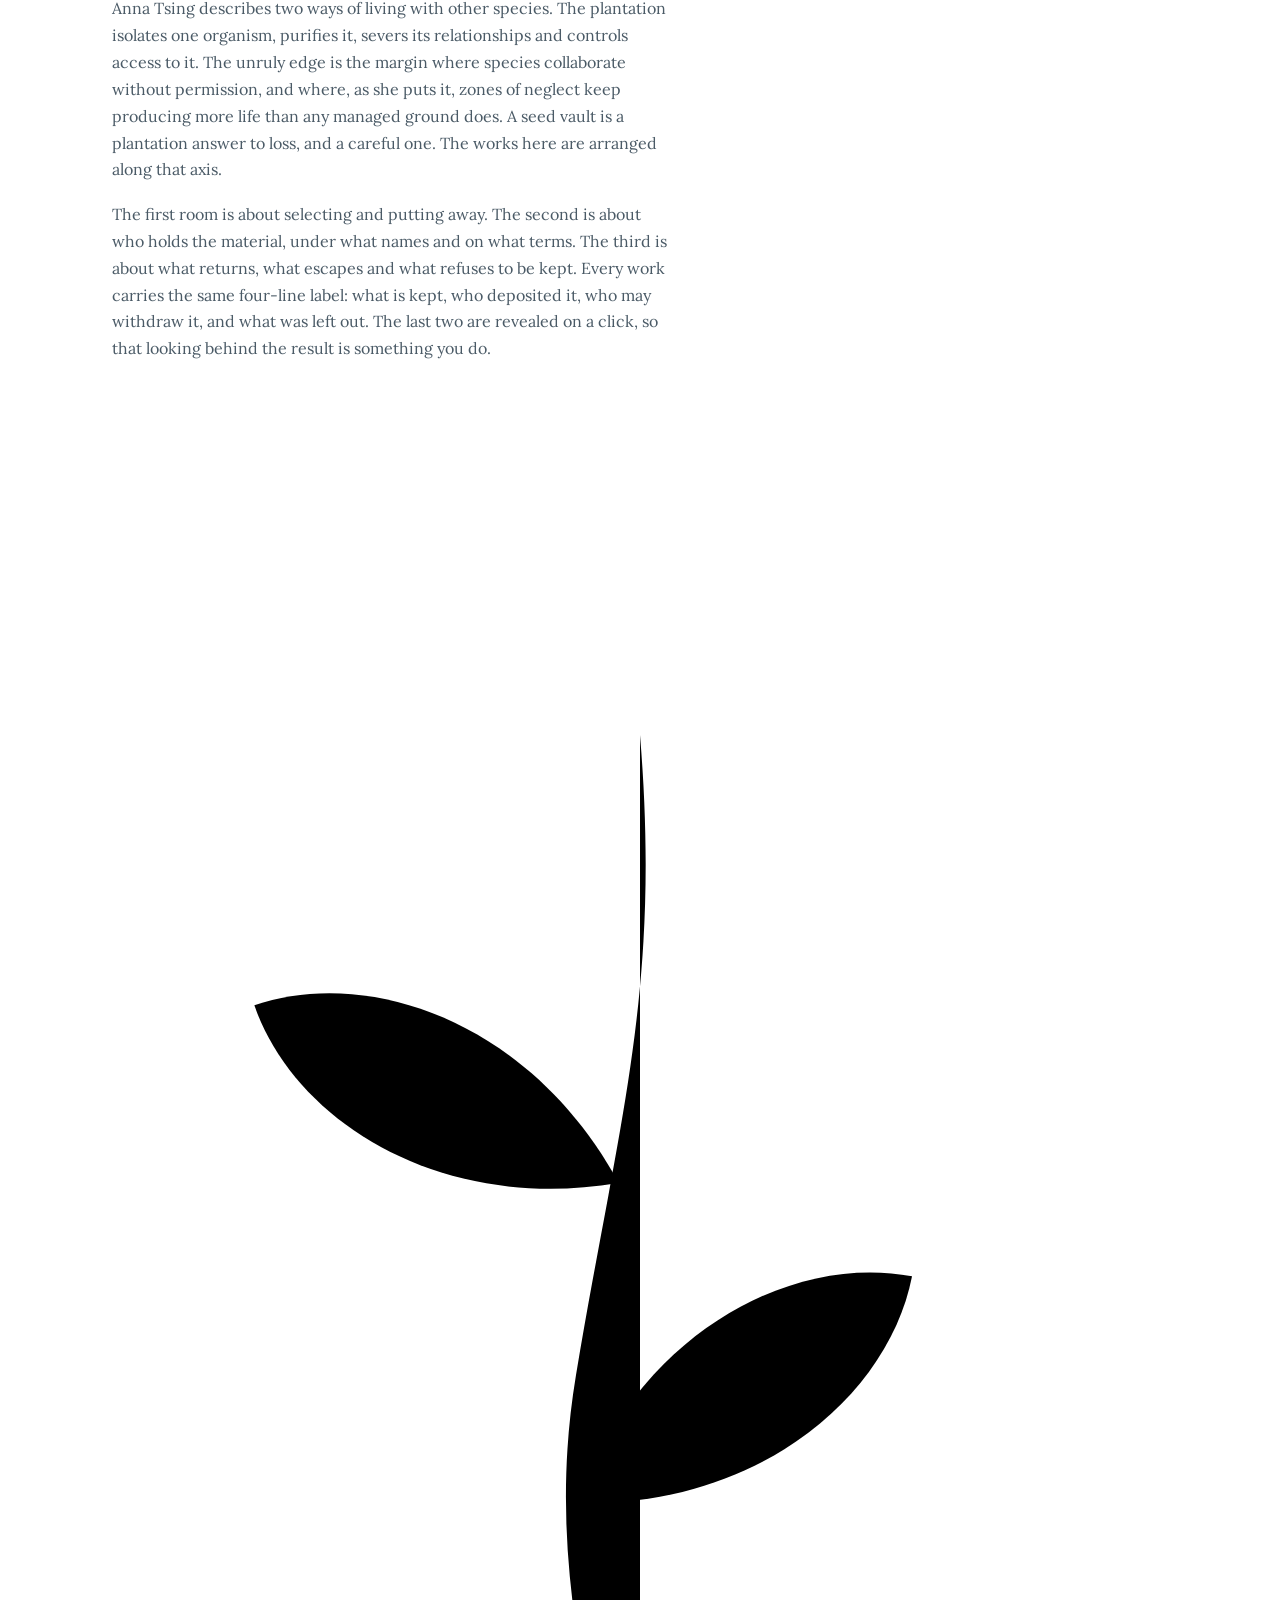
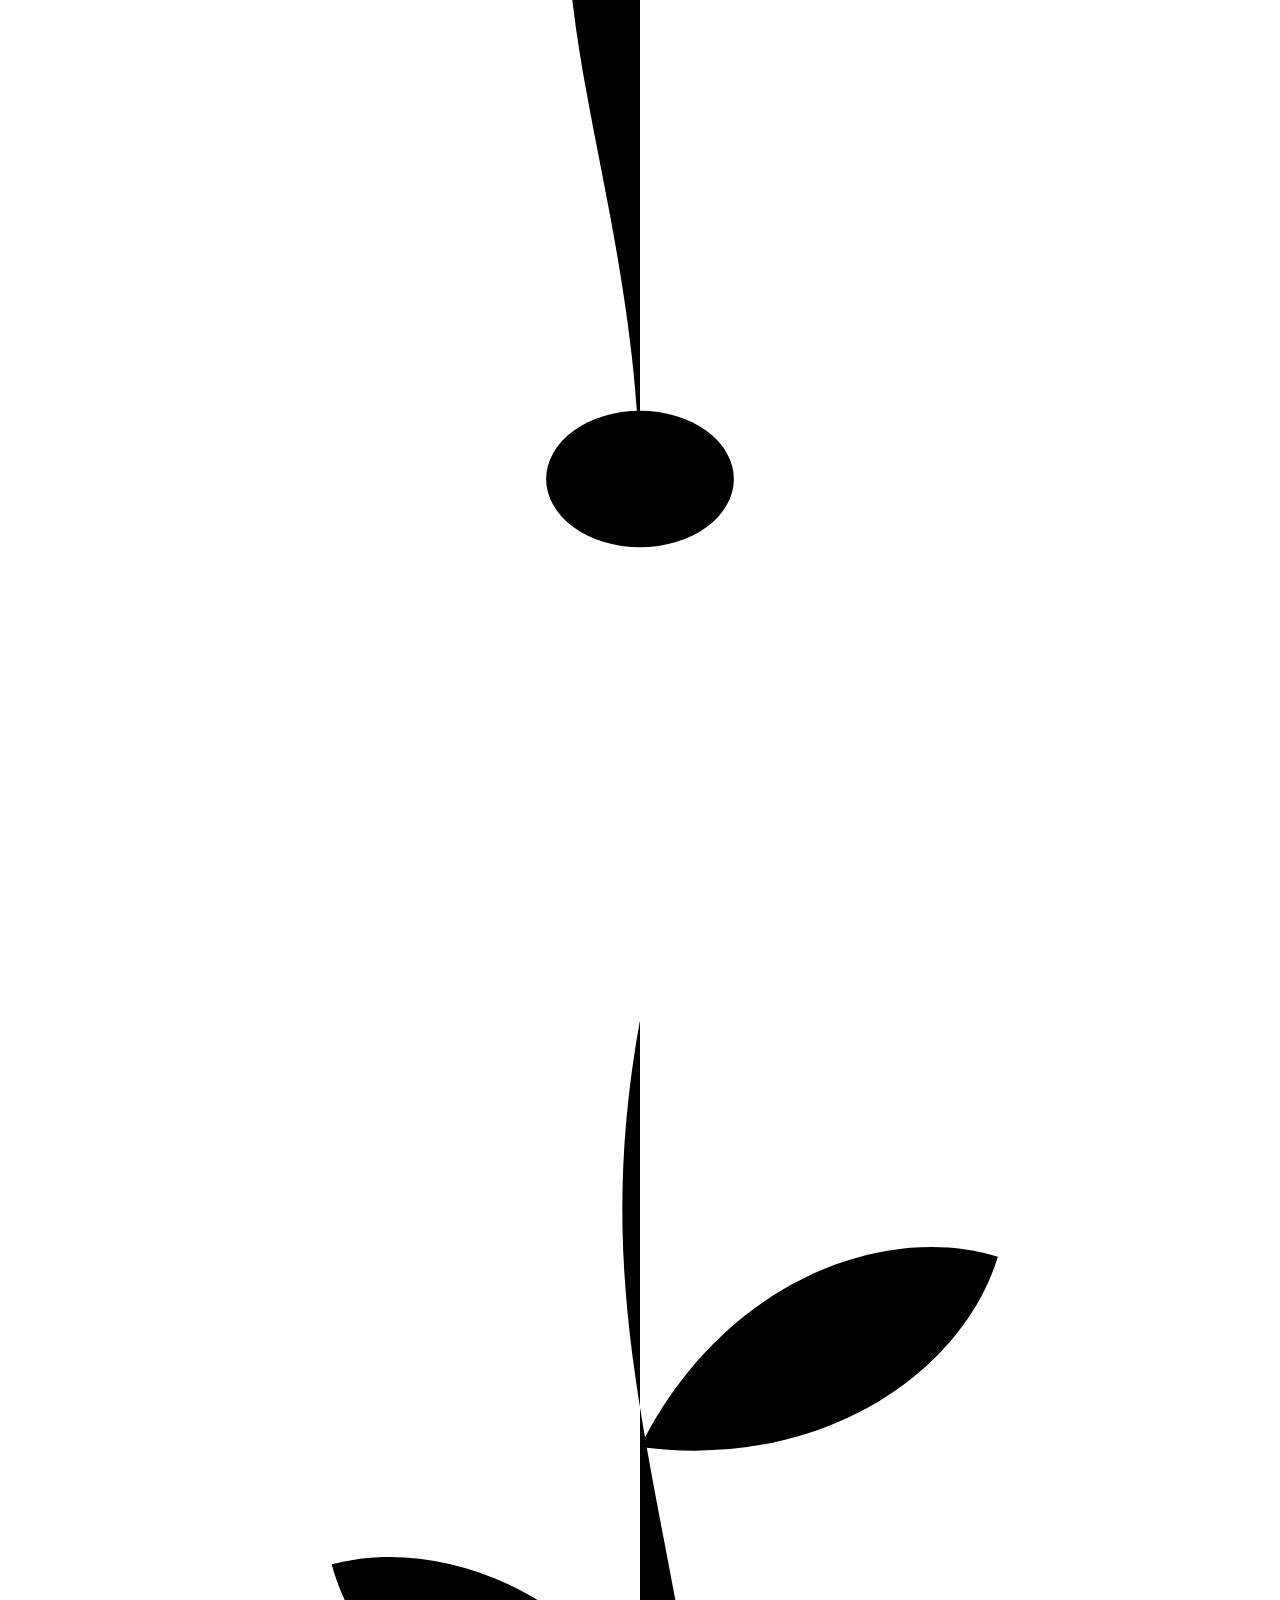
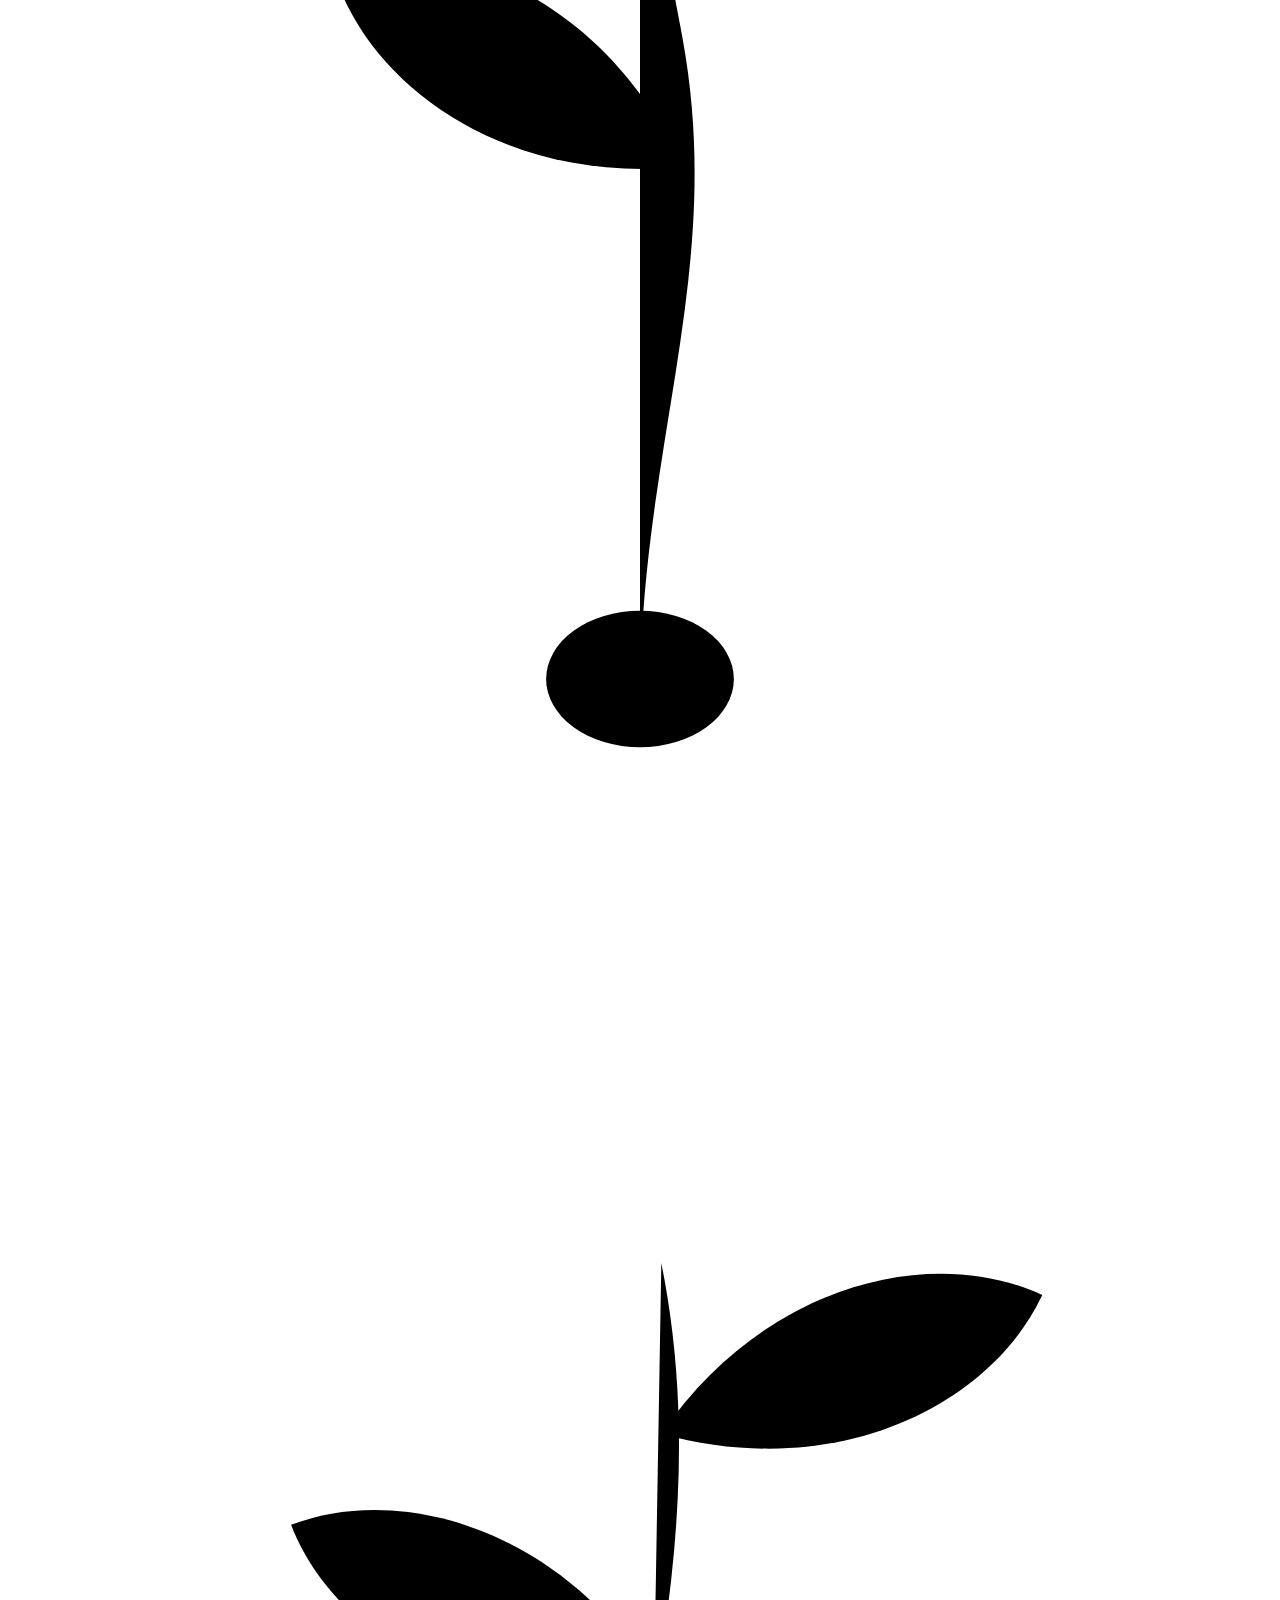
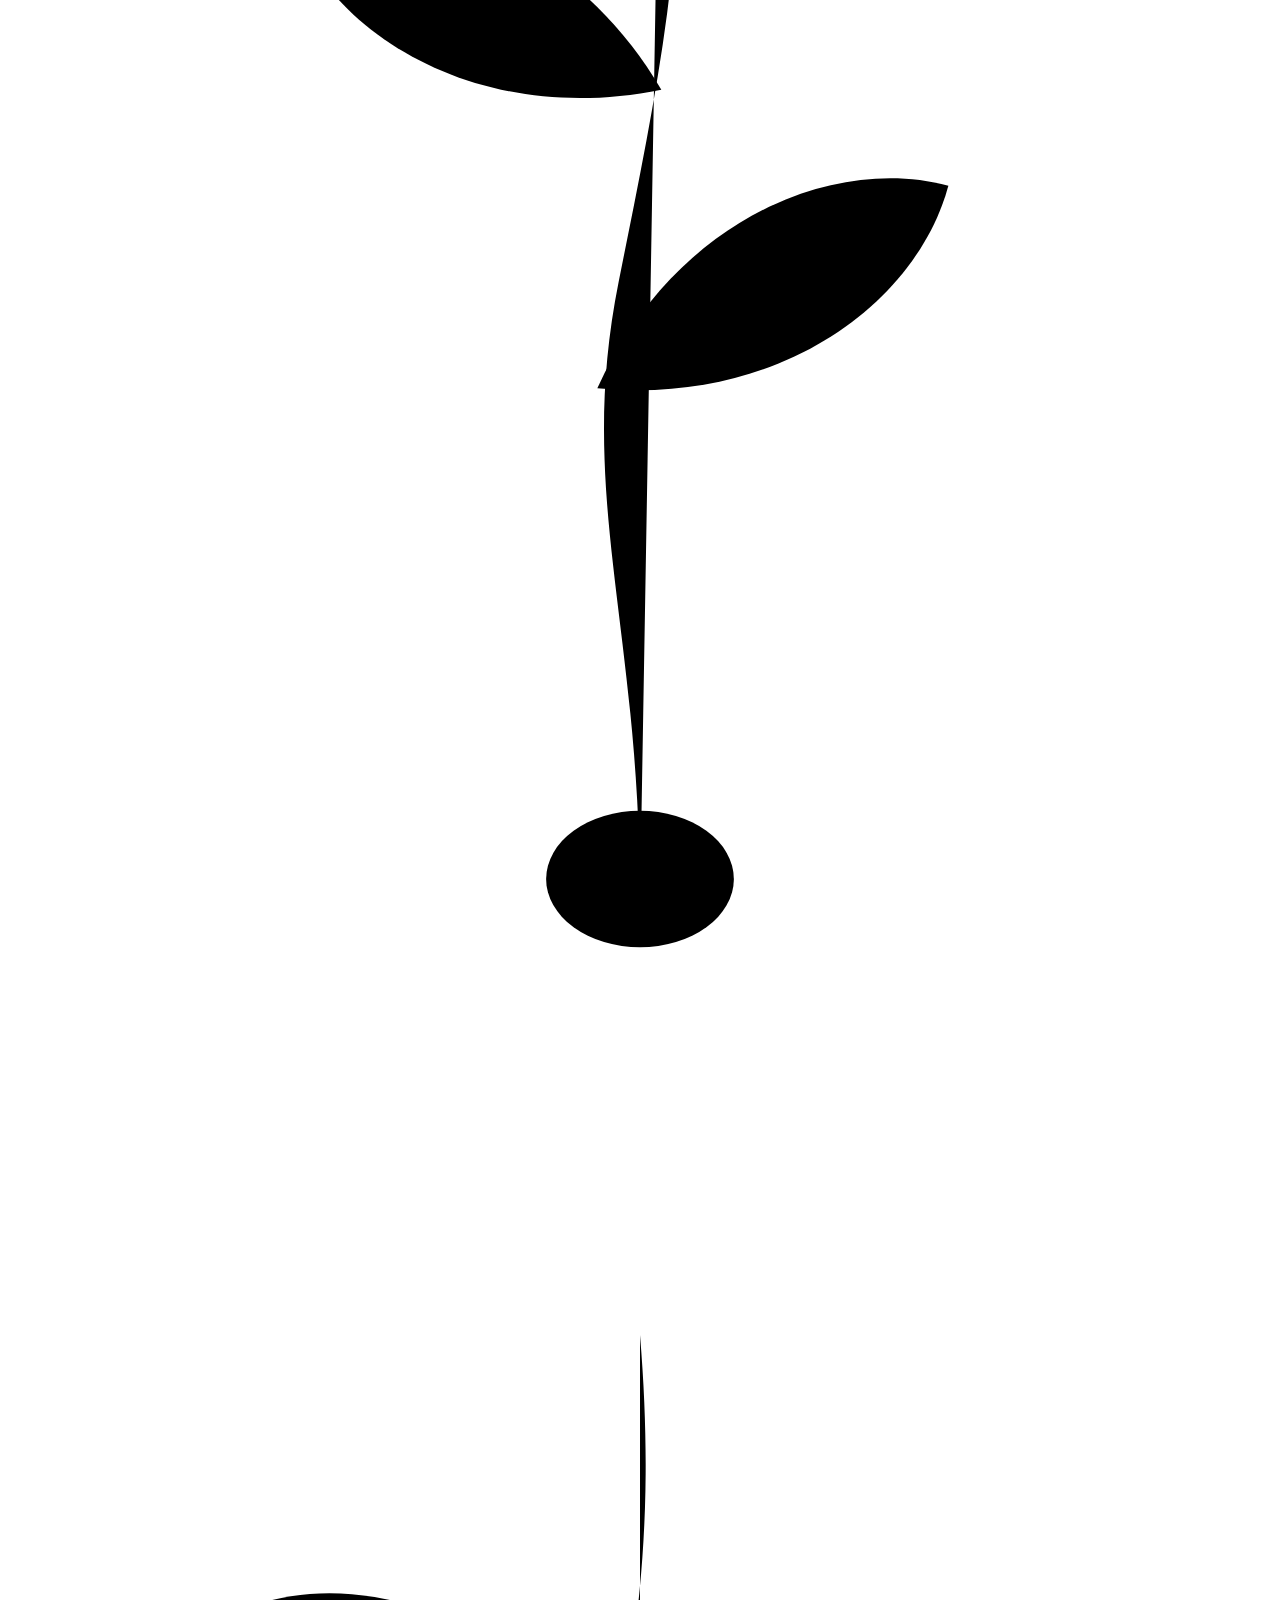
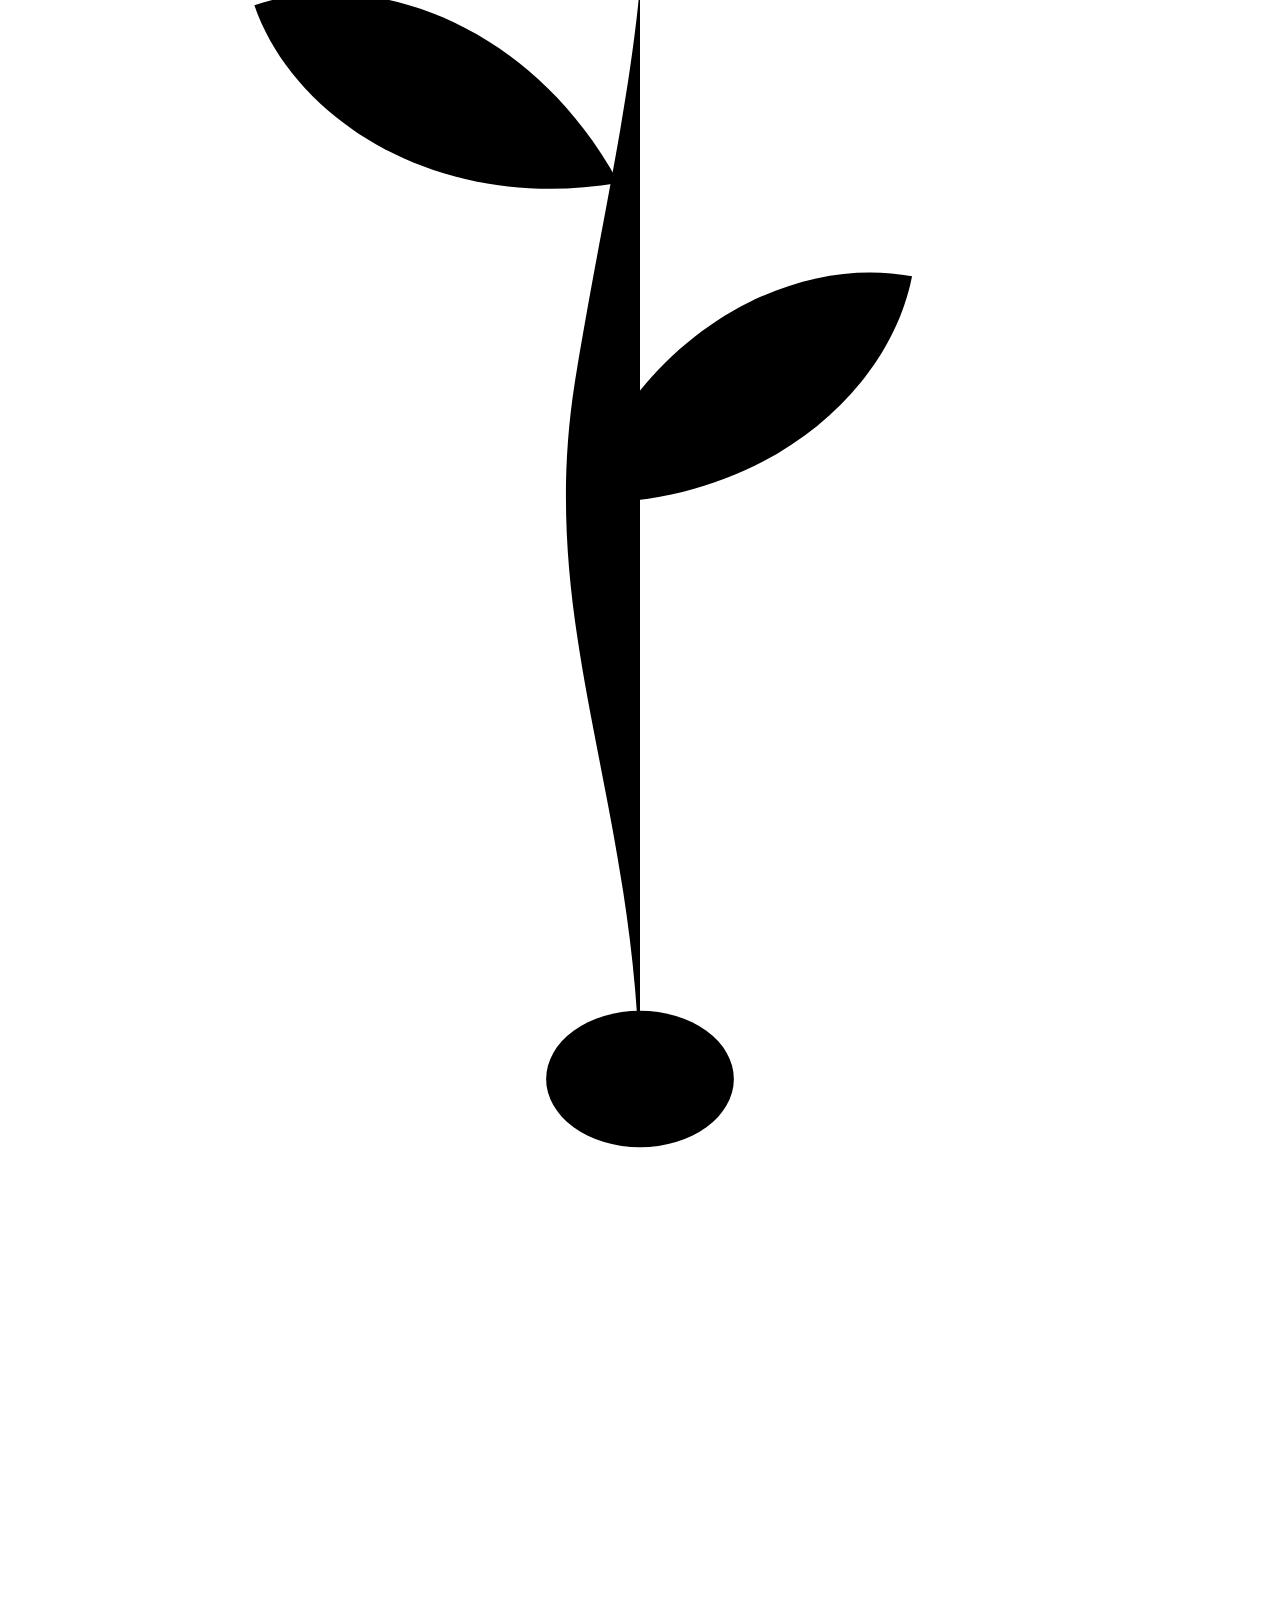
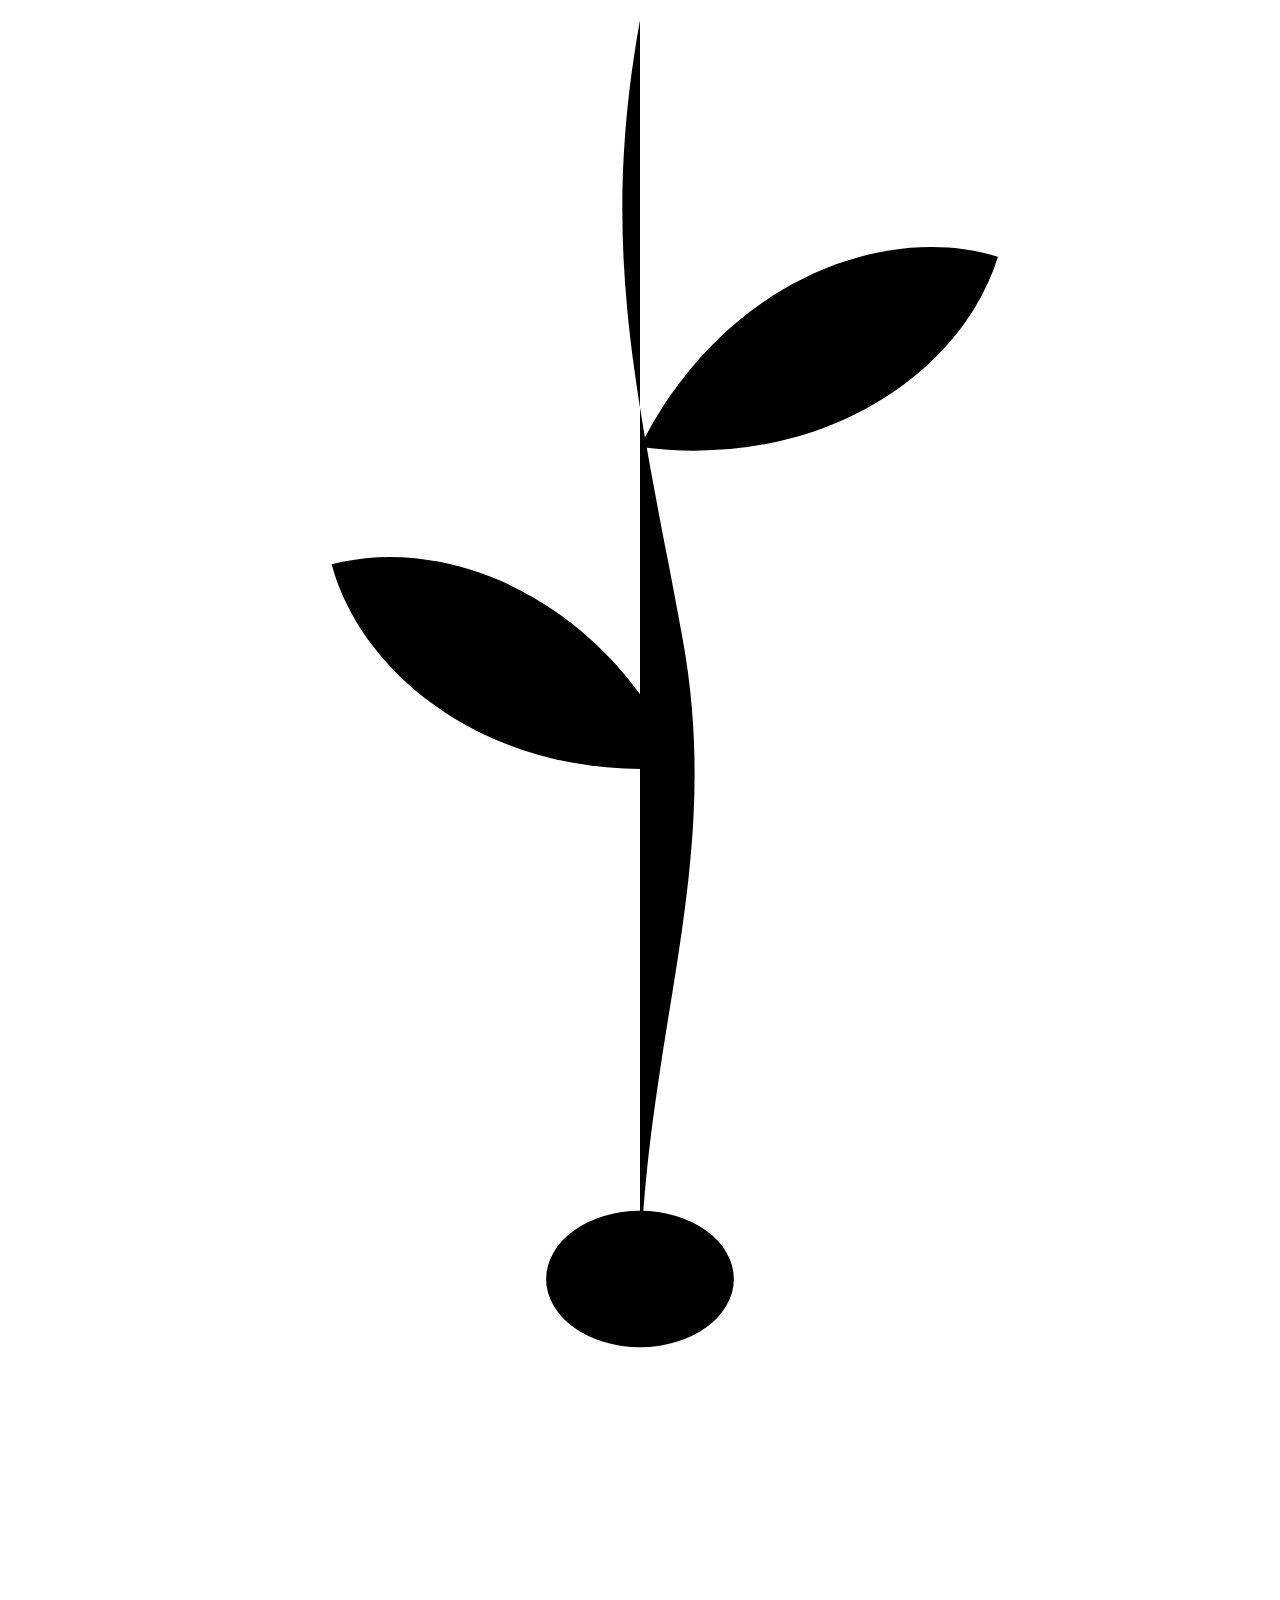
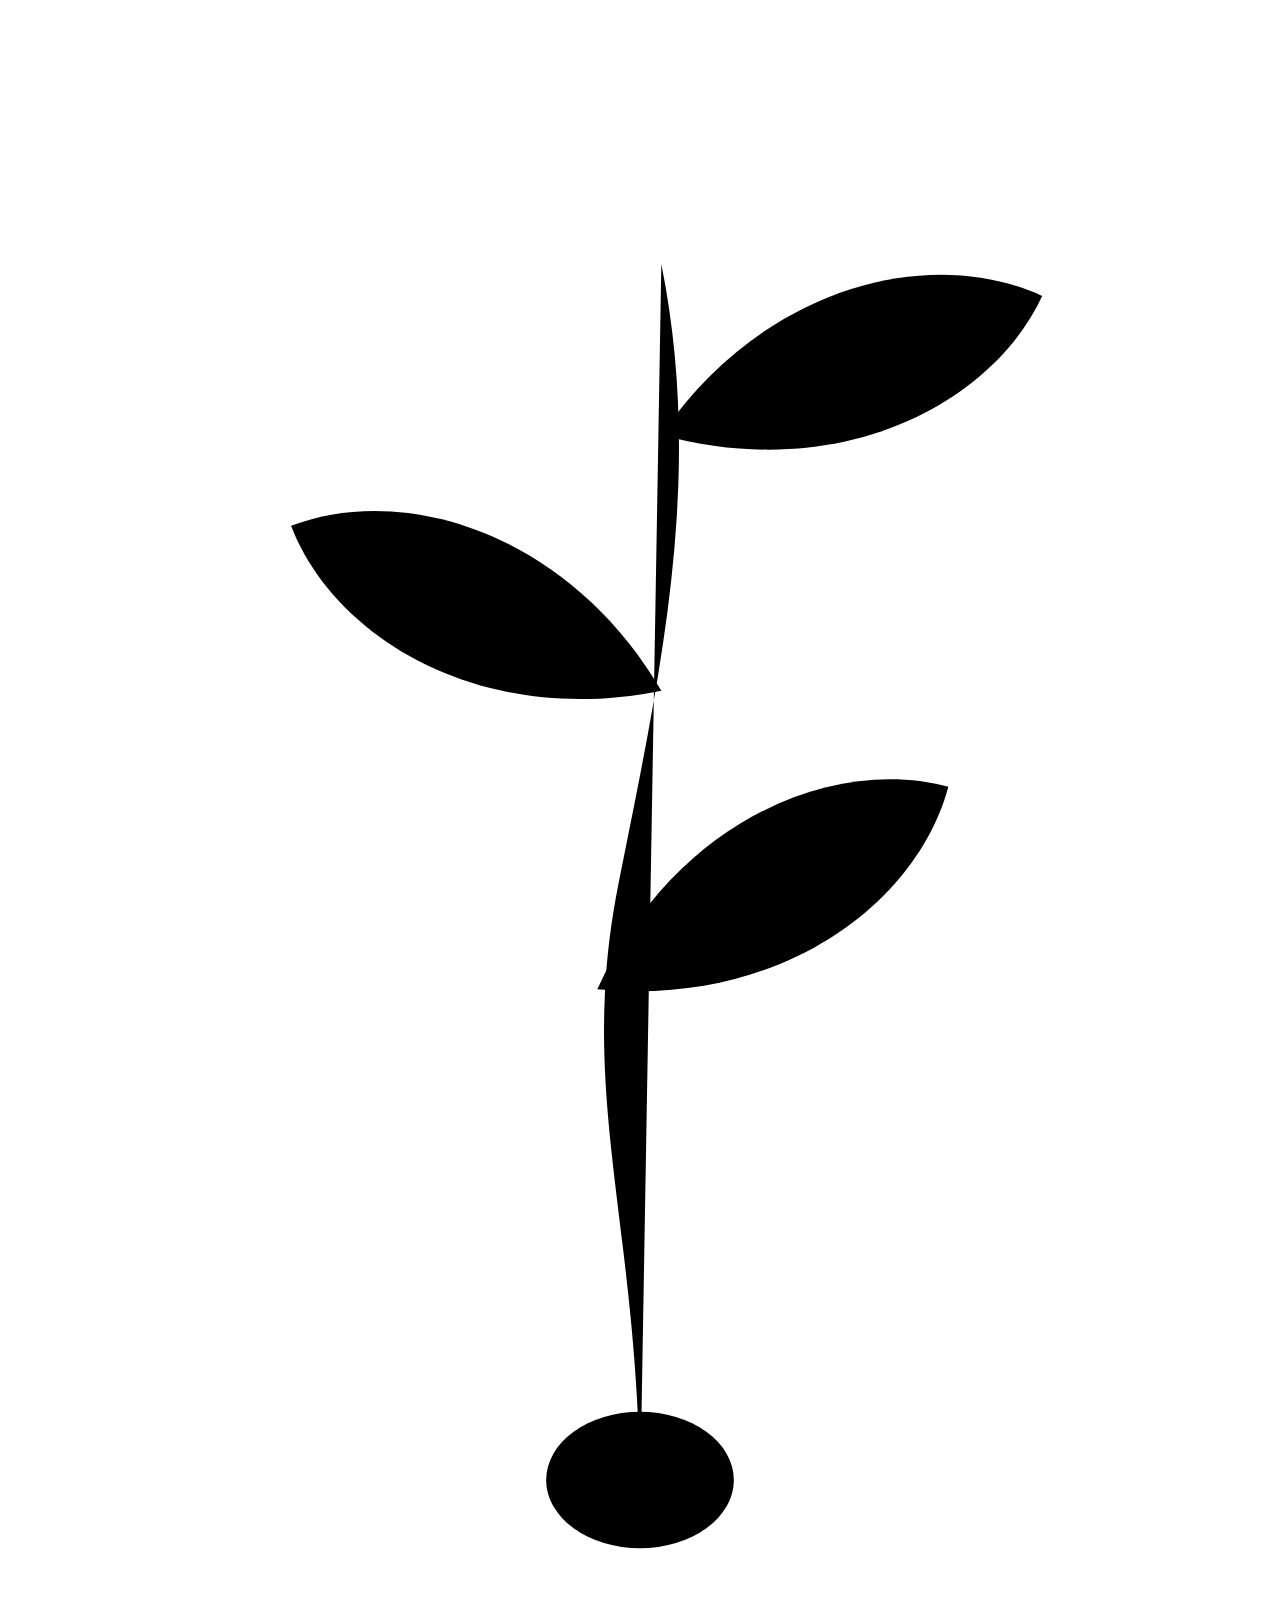
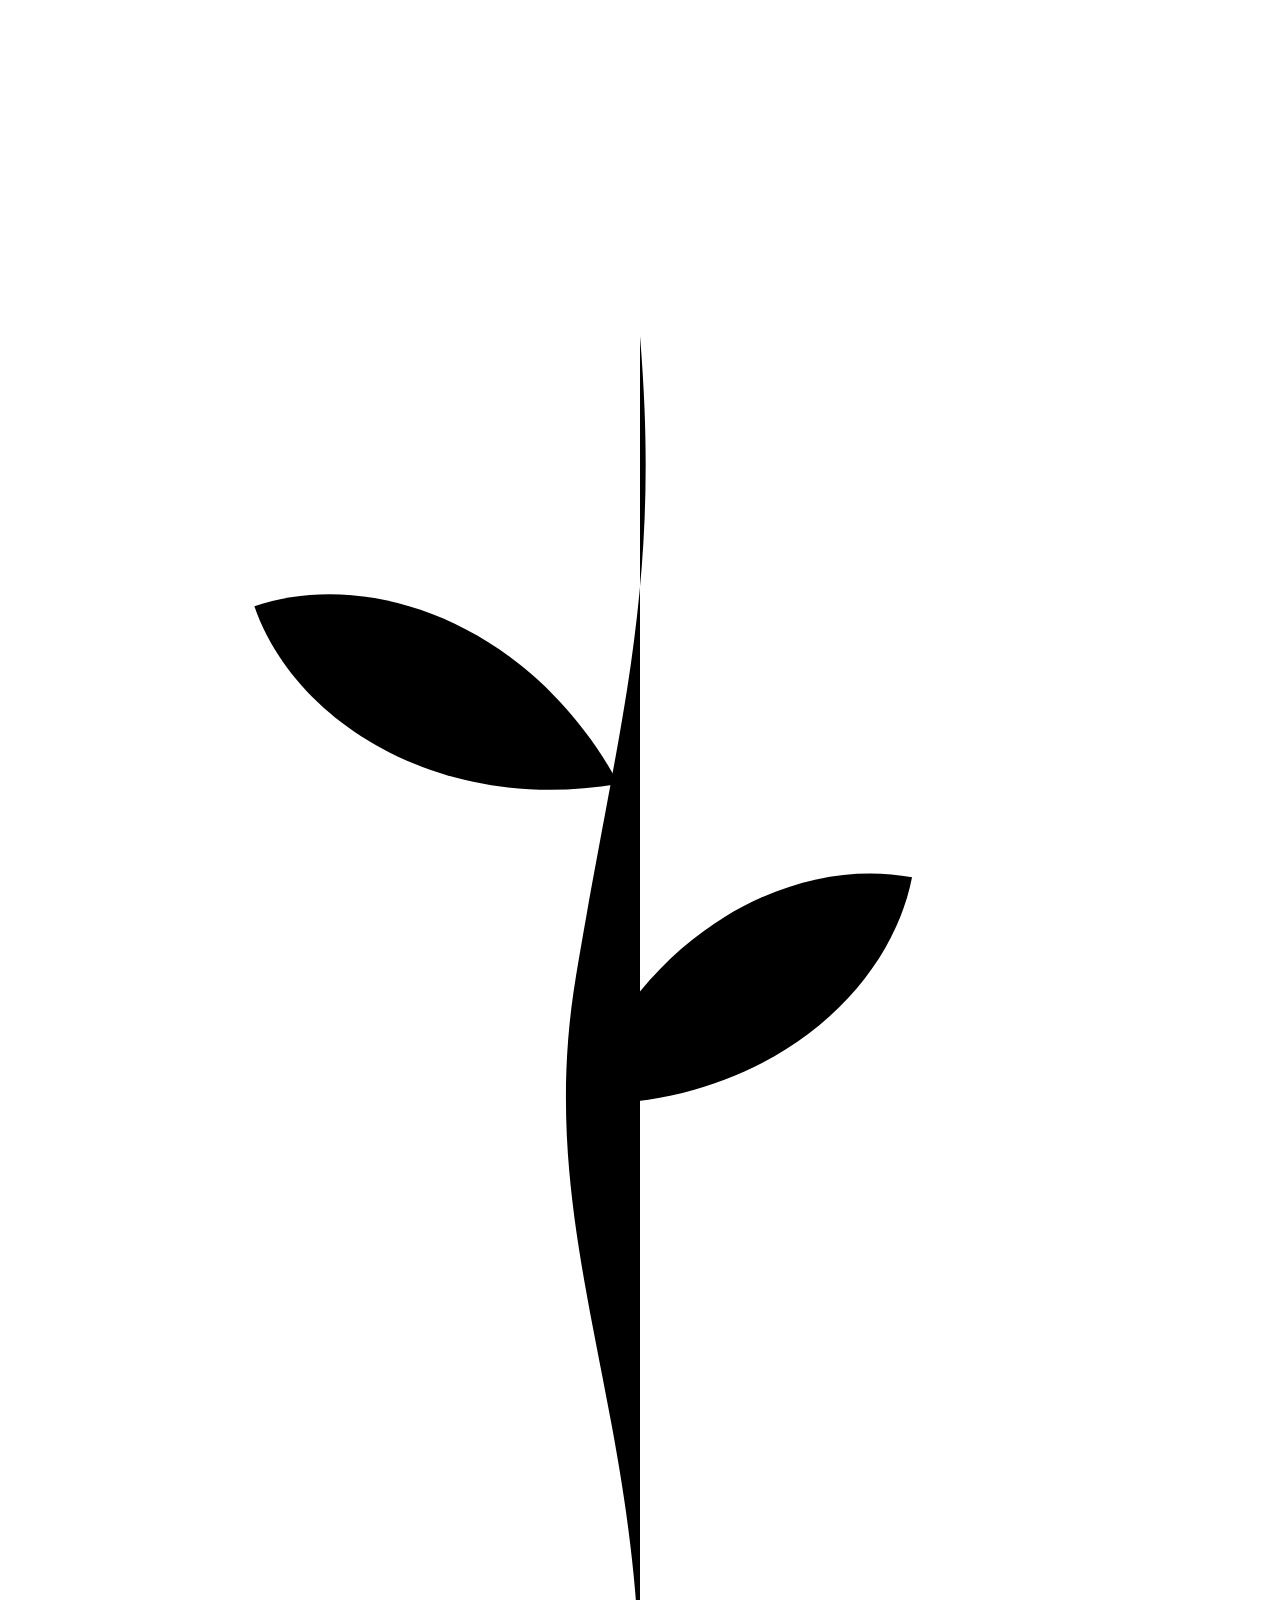
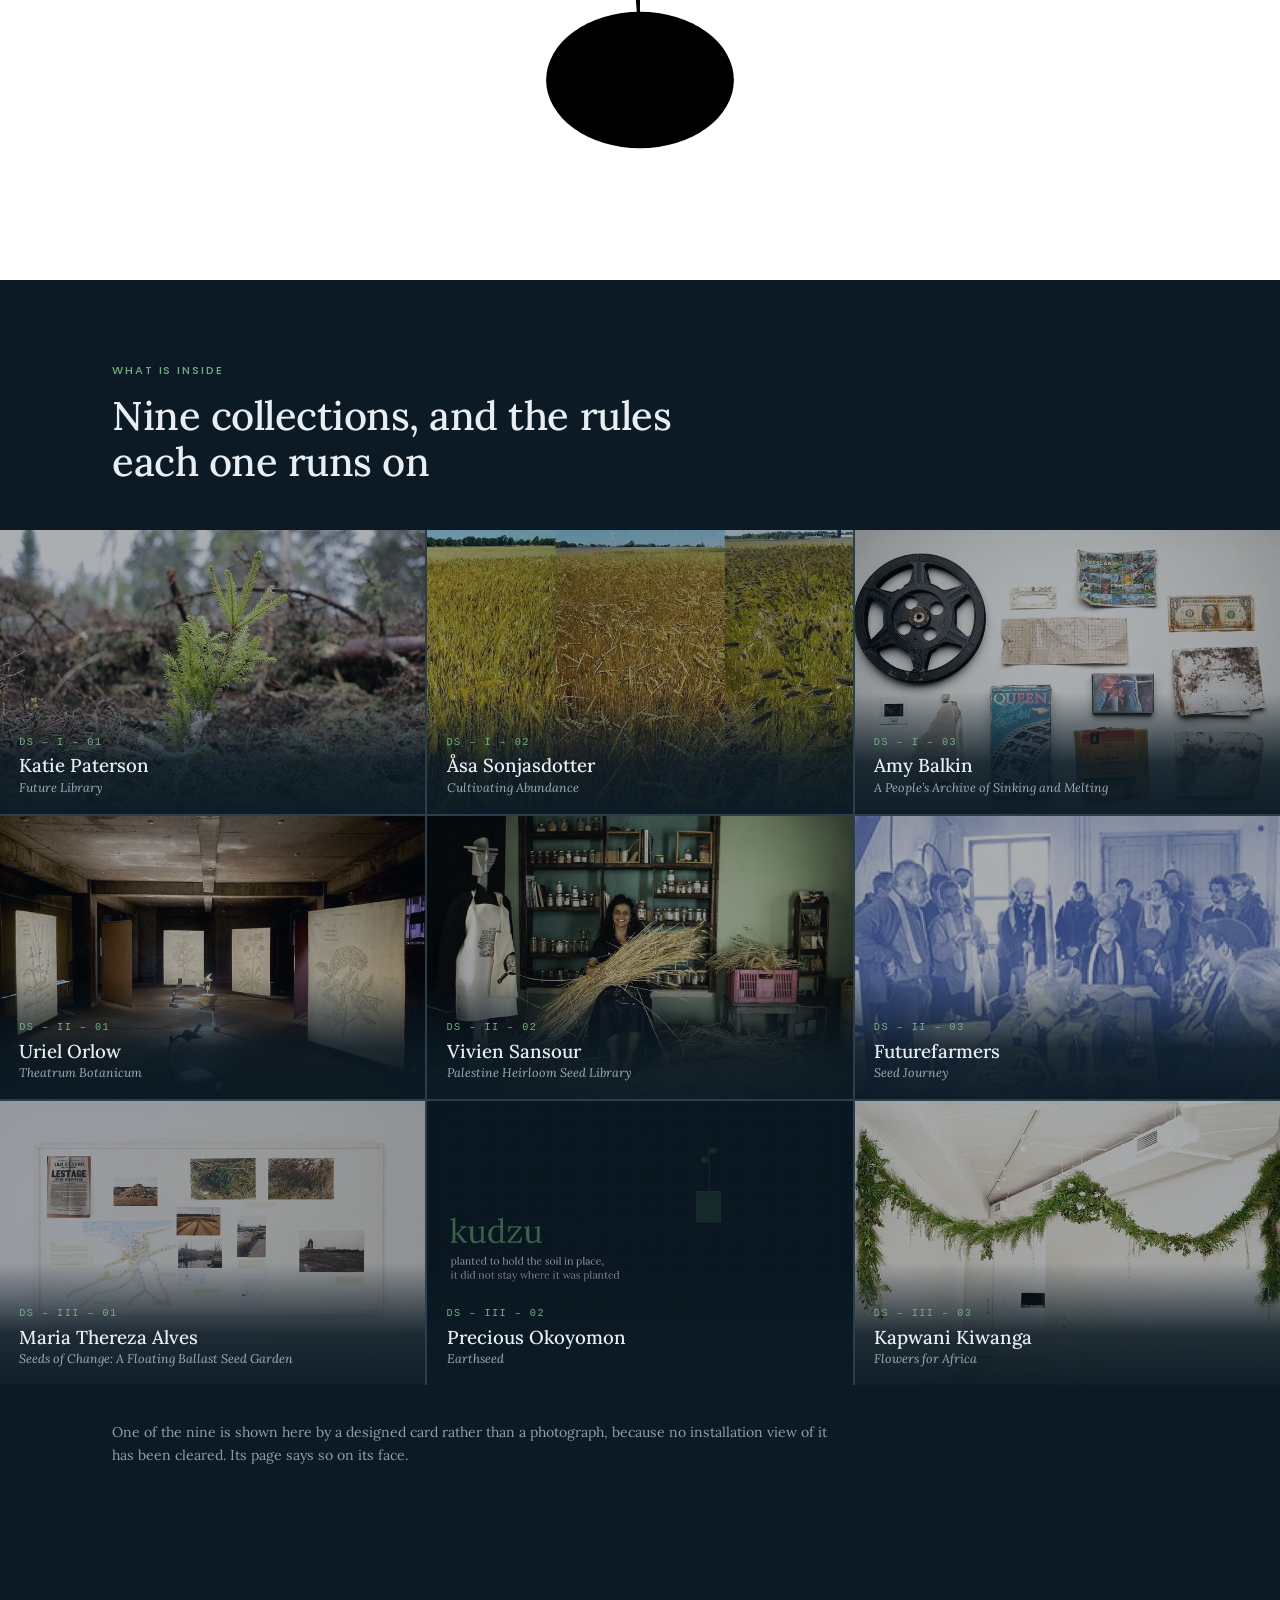
==== commit eb00a33b: "Update" ====
--- a/index.html
+++ b/index.html
@@ -15,13 +15,14 @@
 <link rel="icon" href="assets/favicon.svg" type="image/svg+xml">
 <link rel="preload" href="assets/fonts/lora-400.woff2" as="font" type="font/woff2" crossorigin>
 <link rel="stylesheet" href="assets/style.css">
-<noscript><style>.field__v{grid-template-rows:1fr!important}.reveal{display:none}</style></noscript>
+<noscript><style>.field__v{grid-template-rows:1fr!important}.reveal{display:none}
+.hero__again{display:none}</style></noscript>
 </head>
 <body data-tone="hero">
 <a class="skip" href="#main">Skip to the exhibition</a>
 <header class="bar bar--over">
   <a class="bar__mark" href="index.html">Duplicate <em>Sample</em></a>
-  <nav aria-label="Exhibition"><a href="index.html" aria-current="page">Entrance</a><a href="room-i.html">Deposit</a><a href="room-ii.html">Custody</a><a href="room-iii.html">Thaw</a><a href="register.html">Register</a><a href="colophon.html">Colophon</a></nav>
+  <nav aria-label="Exhibition"><a href="index.html" aria-current="page">Entrance</a><a href="room-i.html">Deposit</a><a href="room-ii.html">Custody</a><a href="room-iii.html">Thaw</a><a href="register.html">Register</a><a href="team.html">Team</a><a href="colophon.html">Colophon</a></nav>
 </header>
 <div class="tun" id="descent" hidden
      style="--travel:4700px;--dur-fly:7.0s"
@@ -77,7 +78,12 @@
       <span>Nine artists</span><span>Three rooms</span>
       <span>ARTS / HIST 207 · History of Art and Science · Duke Kunshan University</span>
     </div>
-    <a class="hero__scroll" href="#statement"><span></span>Descend</a>
+    <div class="hero__cues">
+      <a class="hero__scroll" href="#statement"><span></span>Descend</a>
+      <!-- the entry sequence plays once per visitor, so the way back to it has to
+           be somewhere a visitor will actually look, not only in the colophon -->
+      <a class="hero__again" href="index.html#descend">Replay the entry</a>
+    </div>
     <p class="hero__credit">Svalbard Global Seed Vault, Spitsbergen. Photograph by Bjoertvedt, CC BY-SA 3.0, via Wikimedia Commons. The mirrored work above the entrance is <cite>Perpetual Repercussion</cite> by Dyveke Sanne.</p>
   </div>
 </section>
@@ -87,7 +93,7 @@
     <div class="cols cols--side">
       <div>
         <p class="kicker">Curatorial statement</p>
-        <div class="lede--run narrow"><p>Inside a mountain on Spitsbergen, in a chamber held below freezing, sit boxes of seeds sent by gene banks around the world. Each is a duplicate, a second copy kept elsewhere in case the first is lost. <em>Duplicate Sample</em> gathers nine contemporary artists who work with this practice of keeping living things against a future nobody can see: seed libraries, gene banks, botanical collections, archives of material that is still alive.</p><p>Every such collection is a bet, and every bet is a selection. Somebody decided which varieties were worth the cold and which were left in the field, whose agriculture counted as heritage and whose counted as subsistence, who may withdraw a sample and on what terms. The exhibition holds two readings of the same rooms without settling between them. These places are genuine safeguards, built by people who expect to be useful. They are also monuments to an expected loss, and arrangements of power over who may hold what.</p><p>Anna Tsing describes two ways of living with other species. The plantation isolates one organism, purifies it, severs its relationships and controls access to it. The unruly edge is the margin where species collaborate without permission, and where, as she puts it, zones of neglect keep producing more life than any managed ground does. A seed vault is a plantation answer to loss, and a careful one. The works here are arranged along that axis.</p><p>The first room is about selecting and putting away. The second is about who holds the material, under what names and on what terms. The third is about what returns, what escapes and what refuses to be kept. Every work carries the same four-line label: what is kept, who deposited it, who may withdraw it, and what was left out. The last two are revealed on a click, so that looking behind the result is something you do.</p></div>
+        <div class="lede--run narrow"><p>Inside a mountain on Spitsbergen, in a chamber held below freezing, sit boxes of seeds sent by gene banks around the world. Each is a duplicate, a second copy kept elsewhere in case the first is lost. <em>Duplicate Sample</em> gathers nine contemporary artists who work with this practice of keeping living things against a future nobody can see: seed libraries, gene banks, botanical collections, archives of material that is still alive.</p><p><span class="key key--hard">Every such collection is a bet, and every bet is a selection.</span> Somebody decided which varieties were worth the cold and which were left in the field, whose agriculture counted as heritage and whose counted as subsistence, who may withdraw a sample and on what terms. The exhibition holds two readings of the same rooms without settling between them. These places are genuine safeguards, built by people who expect to be useful. They are also monuments to an expected loss, and arrangements of power over who may hold what.</p><p>Anna Tsing describes two ways of living with other species. The plantation isolates one organism, purifies it, severs its relationships and controls access to it. The unruly edge is the margin where species collaborate without permission, and where, as she puts it, zones of neglect keep producing more life than any managed ground does. <span class="key">A seed vault is a plantation answer to loss, and a careful one.</span> The works here are arranged along that axis.</p><p>The first room is about selecting and putting away. The second is about who holds the material, under what names and on what terms. The third is about what returns, what escapes and what refuses to be kept. Every work carries the same four-line label: what is kept, who deposited it, who may withdraw it, and what was left out. The last two are revealed on a click, so that looking behind the result is something you do.</p></div>
       </div>
       <aside>
         <p class="kicker">The reference point</p>
@@ -99,6 +105,8 @@
     </div>
   </div>
 </section>
+
+<div class="sow__band" aria-hidden="true"><svg class="sow" viewBox="0 0 60 84" aria-hidden="true" focusable="false" style="--t:0.00s;--d:4.2s"><line class="sow__soil" x1="8" y1="78" x2="52" y2="78"/><ellipse class="sow__seed" cx="30" cy="75" rx="4.4" ry="3.2"/><path class="sow__stem" d="M30 76 C30 62 25 54 27 42 C29 30 31 24 30 12"/><g transform="translate(27 48) rotate(-34) scale(1 1)"><path class="sow__leaf" style="--l:0.80s" d="M0 0 C7 -5 15 -4 19 0 C15 4 7 5 0 0 Z"/></g><g transform="translate(29 33) rotate(26) scale(-1 1)"><path class="sow__leaf" style="--l:1.15s" d="M0 0 C7 -5 15 -4 19 0 C15 4 7 5 0 0 Z"/></g></svg><svg class="sow" viewBox="0 0 60 84" aria-hidden="true" focusable="false" style="--t:0.42s;--d:4.2s"><line class="sow__soil" x1="8" y1="78" x2="52" y2="78"/><ellipse class="sow__seed" cx="30" cy="75" rx="4.4" ry="3.2"/><path class="sow__stem" d="M30 76 C30 64 34 56 32 45 C30 34 28 27 30 16"/><g transform="translate(32 51) rotate(30) scale(-1 1)"><path class="sow__leaf" style="--l:0.80s" d="M0 0 C7 -5 15 -4 19 0 C15 4 7 5 0 0 Z"/></g><g transform="translate(30 36) rotate(-28) scale(1 1)"><path class="sow__leaf" style="--l:1.15s" d="M0 0 C7 -5 15 -4 19 0 C15 4 7 5 0 0 Z"/></g></svg><svg class="sow" viewBox="0 0 60 84" aria-hidden="true" focusable="false" style="--t:0.84s;--d:4.2s"><line class="sow__soil" x1="8" y1="78" x2="52" y2="78"/><ellipse class="sow__seed" cx="30" cy="75" rx="4.4" ry="3.2"/><path class="sow__stem" d="M30 76 C30 63 27 57 29 47 C31 37 33 28 31 18"/><g transform="translate(28 52) rotate(-30) scale(1 1)"><path class="sow__leaf" style="--l:0.80s" d="M0 0 C7 -5 15 -4 19 0 C15 4 7 5 0 0 Z"/></g><g transform="translate(31 38) rotate(24) scale(-1 1)"><path class="sow__leaf" style="--l:1.15s" d="M0 0 C7 -5 15 -4 19 0 C15 4 7 5 0 0 Z"/></g><g transform="translate(31 26) rotate(-20) scale(1 1)"><path class="sow__leaf" style="--l:1.50s" d="M0 0 C7 -5 15 -4 19 0 C15 4 7 5 0 0 Z"/></g></svg><svg class="sow" viewBox="0 0 60 84" aria-hidden="true" focusable="false" style="--t:1.26s;--d:4.2s"><line class="sow__soil" x1="8" y1="78" x2="52" y2="78"/><ellipse class="sow__seed" cx="30" cy="75" rx="4.4" ry="3.2"/><path class="sow__stem" d="M30 76 C30 62 25 54 27 42 C29 30 31 24 30 12"/><g transform="translate(27 48) rotate(-34) scale(1 1)"><path class="sow__leaf" style="--l:0.80s" d="M0 0 C7 -5 15 -4 19 0 C15 4 7 5 0 0 Z"/></g><g transform="translate(29 33) rotate(26) scale(-1 1)"><path class="sow__leaf" style="--l:1.15s" d="M0 0 C7 -5 15 -4 19 0 C15 4 7 5 0 0 Z"/></g></svg><svg class="sow" viewBox="0 0 60 84" aria-hidden="true" focusable="false" style="--t:1.68s;--d:4.2s"><line class="sow__soil" x1="8" y1="78" x2="52" y2="78"/><ellipse class="sow__seed" cx="30" cy="75" rx="4.4" ry="3.2"/><path class="sow__stem" d="M30 76 C30 64 34 56 32 45 C30 34 28 27 30 16"/><g transform="translate(32 51) rotate(30) scale(-1 1)"><path class="sow__leaf" style="--l:0.80s" d="M0 0 C7 -5 15 -4 19 0 C15 4 7 5 0 0 Z"/></g><g transform="translate(30 36) rotate(-28) scale(1 1)"><path class="sow__leaf" style="--l:1.15s" d="M0 0 C7 -5 15 -4 19 0 C15 4 7 5 0 0 Z"/></g></svg><svg class="sow" viewBox="0 0 60 84" aria-hidden="true" focusable="false" style="--t:2.10s;--d:4.2s"><line class="sow__soil" x1="8" y1="78" x2="52" y2="78"/><ellipse class="sow__seed" cx="30" cy="75" rx="4.4" ry="3.2"/><path class="sow__stem" d="M30 76 C30 63 27 57 29 47 C31 37 33 28 31 18"/><g transform="translate(28 52) rotate(-30) scale(1 1)"><path class="sow__leaf" style="--l:0.80s" d="M0 0 C7 -5 15 -4 19 0 C15 4 7 5 0 0 Z"/></g><g transform="translate(31 38) rotate(24) scale(-1 1)"><path class="sow__leaf" style="--l:1.15s" d="M0 0 C7 -5 15 -4 19 0 C15 4 7 5 0 0 Z"/></g><g transform="translate(31 26) rotate(-20) scale(1 1)"><path class="sow__leaf" style="--l:1.50s" d="M0 0 C7 -5 15 -4 19 0 C15 4 7 5 0 0 Z"/></g></svg><svg class="sow" viewBox="0 0 60 84" aria-hidden="true" focusable="false" style="--t:2.52s;--d:4.2s"><line class="sow__soil" x1="8" y1="78" x2="52" y2="78"/><ellipse class="sow__seed" cx="30" cy="75" rx="4.4" ry="3.2"/><path class="sow__stem" d="M30 76 C30 62 25 54 27 42 C29 30 31 24 30 12"/><g transform="translate(27 48) rotate(-34) scale(1 1)"><path class="sow__leaf" style="--l:0.80s" d="M0 0 C7 -5 15 -4 19 0 C15 4 7 5 0 0 Z"/></g><g transform="translate(29 33) rotate(26) scale(-1 1)"><path class="sow__leaf" style="--l:1.15s" d="M0 0 C7 -5 15 -4 19 0 C15 4 7 5 0 0 Z"/></g></svg></div>
 
 <section class="preview" aria-label="The nine works">
   <div class="wrap">
--- a/assets/style.css
+++ b/assets/style.css
@@ -111,6 +111,24 @@
 .hero__scroll span{display:block;width:1.6rem;height:1px;background:currentColor;
   transform-origin:left;animation:reach 2.6s var(--ease) infinite}
 @keyframes reach{0%,100%{transform:scaleX(.4)}50%{transform:scaleX(1)}}
+/* the two cues at the foot of the entrance: down into the page, or back to the
+   start of the sequence. The sequence plays on every arrival, so this is for a
+   visitor who skipped it and wants it back without reloading. */
+.hero__cues{display:flex;flex-wrap:wrap;align-items:center;gap:.9rem 2.4rem}
+.hero__cues .hero__scroll{margin:2.6rem 0 0}
+.hero__again{margin:2.6rem 0 0;font-family:var(--san);font-size:.72rem;letter-spacing:.17em;
+  text-transform:uppercase;color:#8ba0ad;text-decoration:none;
+  border-bottom:1px solid rgba(139,160,173,.45);padding-bottom:.15rem;
+  transition:color .2s,border-color .2s}
+.hero__again:hover,.hero__again:focus-visible{color:var(--frost);
+  border-color:rgba(232,238,242,.7)}
+/* on a narrow screen the two cues stagger against each other on one line, so
+   they stack and read as two */
+@media (max-width:34rem){
+  .hero__cues{flex-direction:column;align-items:flex-start;gap:0}
+  .hero__cues .hero__scroll{margin-top:2.2rem}
+  .hero__again{margin-top:1.1rem}
+}
 
 /* animated motif */
 .cell{fill:none;stroke:#223644;stroke-width:1}
@@ -268,6 +286,38 @@
 .depth__label{font-family:var(--mono);font-size:.62rem;letter-spacing:.12em;color:var(--ice);
   writing-mode:vertical-rl;text-orientation:mixed}
 @media (max-width:48rem){.depth{display:none}}
+/* the marker yields while a band that runs edge to edge crosses the middle of
+   the screen, so it is never drawn across a photograph of an artwork */
+.depth{transition:opacity .3s var(--ease)}
+.depth-off .depth{opacity:0}
+/* the replay cue is driven entirely by script: without it the fragment does
+   nothing, so the link does not appear at all */
+.no-js .hero__again{display:none}
+
+/* ---------- the team page ----------------------------------------------
+   Three strands set out like accessions, because that is how the rest of the
+   exhibition sets things out. The number is the field code, the name is the
+   title, the strand is the medium line.
+   ---------------------------------------------------------------------- */
+.strands{display:grid;gap:0;margin:2.8rem 0 0;max-width:58rem}
+.strand{display:grid;grid-template-columns:4.5rem 1fr;gap:clamp(1rem,3vw,2rem);
+  padding:1.8rem 0;border-top:1px solid var(--rule)}
+.strand:last-child{border-bottom:1px solid var(--rule)}
+.strand__n{font-family:var(--mono);font-size:.78rem;letter-spacing:.14em;color:var(--germ);
+  margin:.35rem 0 0}
+.strand h3{font-size:clamp(1.15rem,1.05rem + .5vw,1.4rem);margin:0 0 .25rem;font-weight:400}
+.strand__role{font-family:var(--san);font-size:.76rem;letter-spacing:.14em;
+  text-transform:uppercase;color:var(--ice);margin:0 0 1rem}
+.strand ul{margin:0;padding:0;list-style:none}
+.strand li{position:relative;padding-left:1.1rem;font-size:.98rem;line-height:1.65;
+  color:var(--ink-2);margin-bottom:.35rem}
+.strand li::before{content:"";position:absolute;left:0;top:.72em;width:.45rem;height:1px;
+  background:var(--germ)}
+.facts--wide{margin-top:2.8rem;max-width:58rem}
+@media (max-width:34rem){
+  .strand{grid-template-columns:1fr;gap:.5rem}
+  .strand__n{margin:0}
+}
 
 /* ---------- colophon / tables ------------------------------------------ */
 .facts{border-top:1px solid var(--rule);margin:0}
@@ -560,9 +610,26 @@
 /* ---------- the vault photograph, once one is cleared -------------------- */
 .anchorimg{position:absolute;inset:0;width:100%;height:100%;object-fit:cover;
   opacity:.62;z-index:0;filter:saturate(.72) contrast(1.04)}
-/* the photograph replaces the drawn motif it stood in for; hiding it also keeps
-   the decorative SVG out of the accessibility tree */
+/* the photograph replaces the drawn field of boxes, which would only fight it.
+   The seedling is not decoration though: it is the one mark in the identity
+   that sets something living against something sealed, so it comes back on its
+   own, at the size of a single accession, beside the door rather than inside
+   it. Same classes, so it grows and stops growing by the same rules. */
 .hero--photo .hero__grid{display:none}
+.hero__sprout{position:absolute;z-index:2;pointer-events:none;width:auto;
+  top:11vh;right:4vw;height:clamp(7rem,21vh,13rem);
+  filter:drop-shadow(0 .5rem 1.8rem rgba(0,0,0,.65))}
+/* the grid's strokes were mixed for a flat dark ground and vanish on a
+   photograph, so the same elements are given their own weight here */
+.hero__sprout .cell{stroke:rgba(232,238,242,.45);stroke-width:1.4}
+.hero__sprout .cell-line{stroke:rgba(232,238,242,.26)}
+.hero__sprout .cell-live{fill:rgba(45,100,66,.5);stroke:var(--germ-lift);stroke-width:2.2}
+.hero__sprout .cell-live-line{stroke:rgba(145,205,160,.8)}
+.hero__sprout .stem{stroke-width:3.4}
+@media (min-width:60rem){
+  .hero__sprout{top:auto;bottom:clamp(2.5rem,9vh,6.5rem);
+    right:clamp(4rem,14vw,19rem);height:clamp(12rem,36vh,22rem)}
+}
 /* the scrim: keeps the title side cold and dark, lets the vault read on the right */
 .hero--photo::after{content:"";position:absolute;inset:0;z-index:1;pointer-events:none;
   background:
@@ -609,6 +676,21 @@
 .dos__src a{color:var(--ink);text-decoration:none;
   border-bottom:1px solid var(--germ);padding-bottom:1px}
 .dos__src a:hover{color:var(--germ)}
+
+/* the artist speaking, recorded by somebody else. The link is the whole item,
+   because nothing here is ours to play: it opens where it was published. */
+.dos__hear{list-style:none;margin:0;padding:0;max-width:52rem}
+.dos__hear li{padding:1.1rem 0;border-top:1px solid var(--rule)}
+.dos__hear li:first-child{border-top:0;padding-top:0}
+.dos__hear>li>a{display:inline-block;font-size:1.05rem;color:var(--ink);
+  text-decoration:none;border-bottom:1px solid var(--germ);padding-bottom:.1rem}
+.dos__hear>li>a::before{content:"\25B6";font-size:.6em;color:var(--germ);
+  margin-right:.6em;vertical-align:.18em}
+.dos__hear>li>a:hover{color:var(--germ)}
+.dos__hear-what{display:block;margin-top:.55rem;font-size:.92rem;line-height:1.6;
+  color:var(--ink-2)}
+.dos__hear-what cite{font-style:italic}
+.dos__hear .dos__said{margin-top:1.1rem}
 
 /* the drawn figure is ours, so it is set apart from the documentation */
 .dos__item--ours{border-top:1px solid var(--ice)}
@@ -697,7 +779,9 @@
 
 /* no flight for anyone who has asked their system to reduce motion: the same
    five questions, held still */
-.tun__still{display:none}
+/* the colour sits outside the reduced-motion query so the still version is
+   never dark ink on the dark ground, whatever shows it */
+.tun__still{display:none;color:var(--frost)}
 @media (prefers-reduced-motion:reduce){
   .tun__space{display:none}
   .tun::after{background:none}
